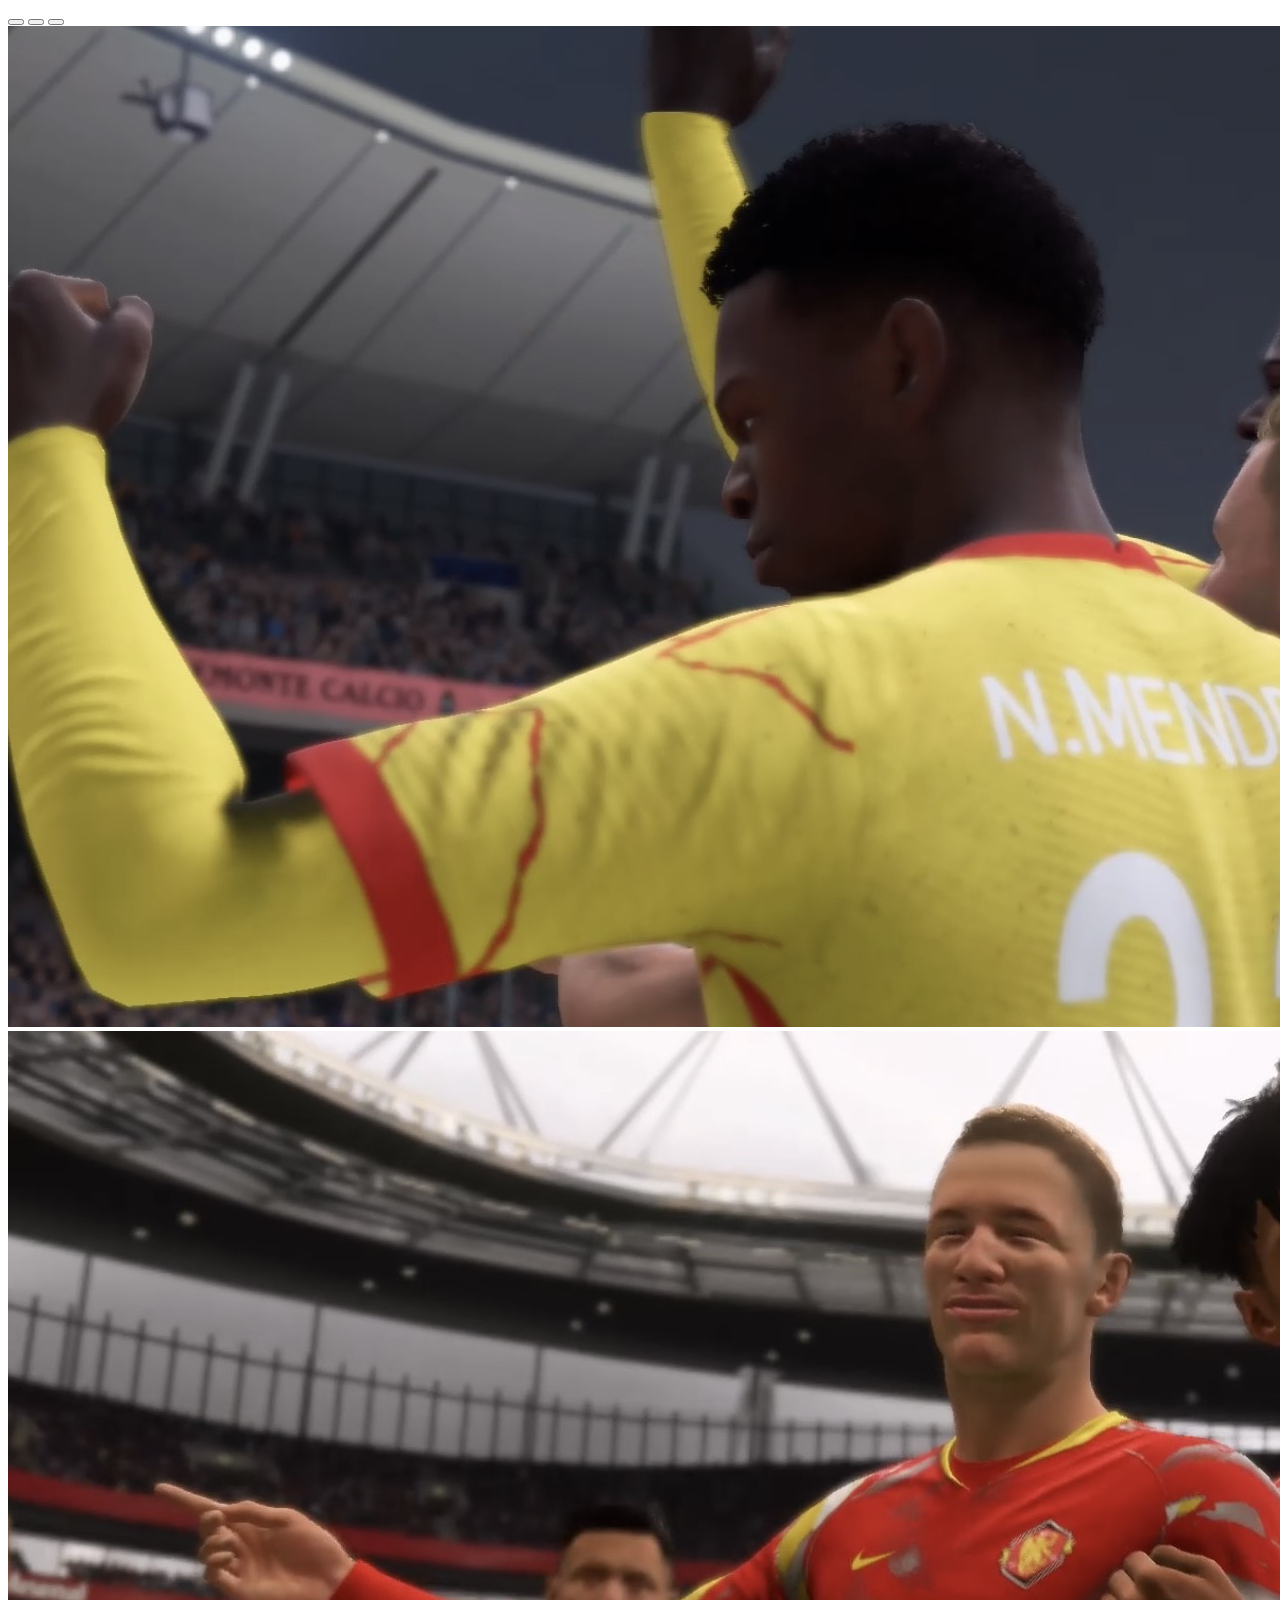
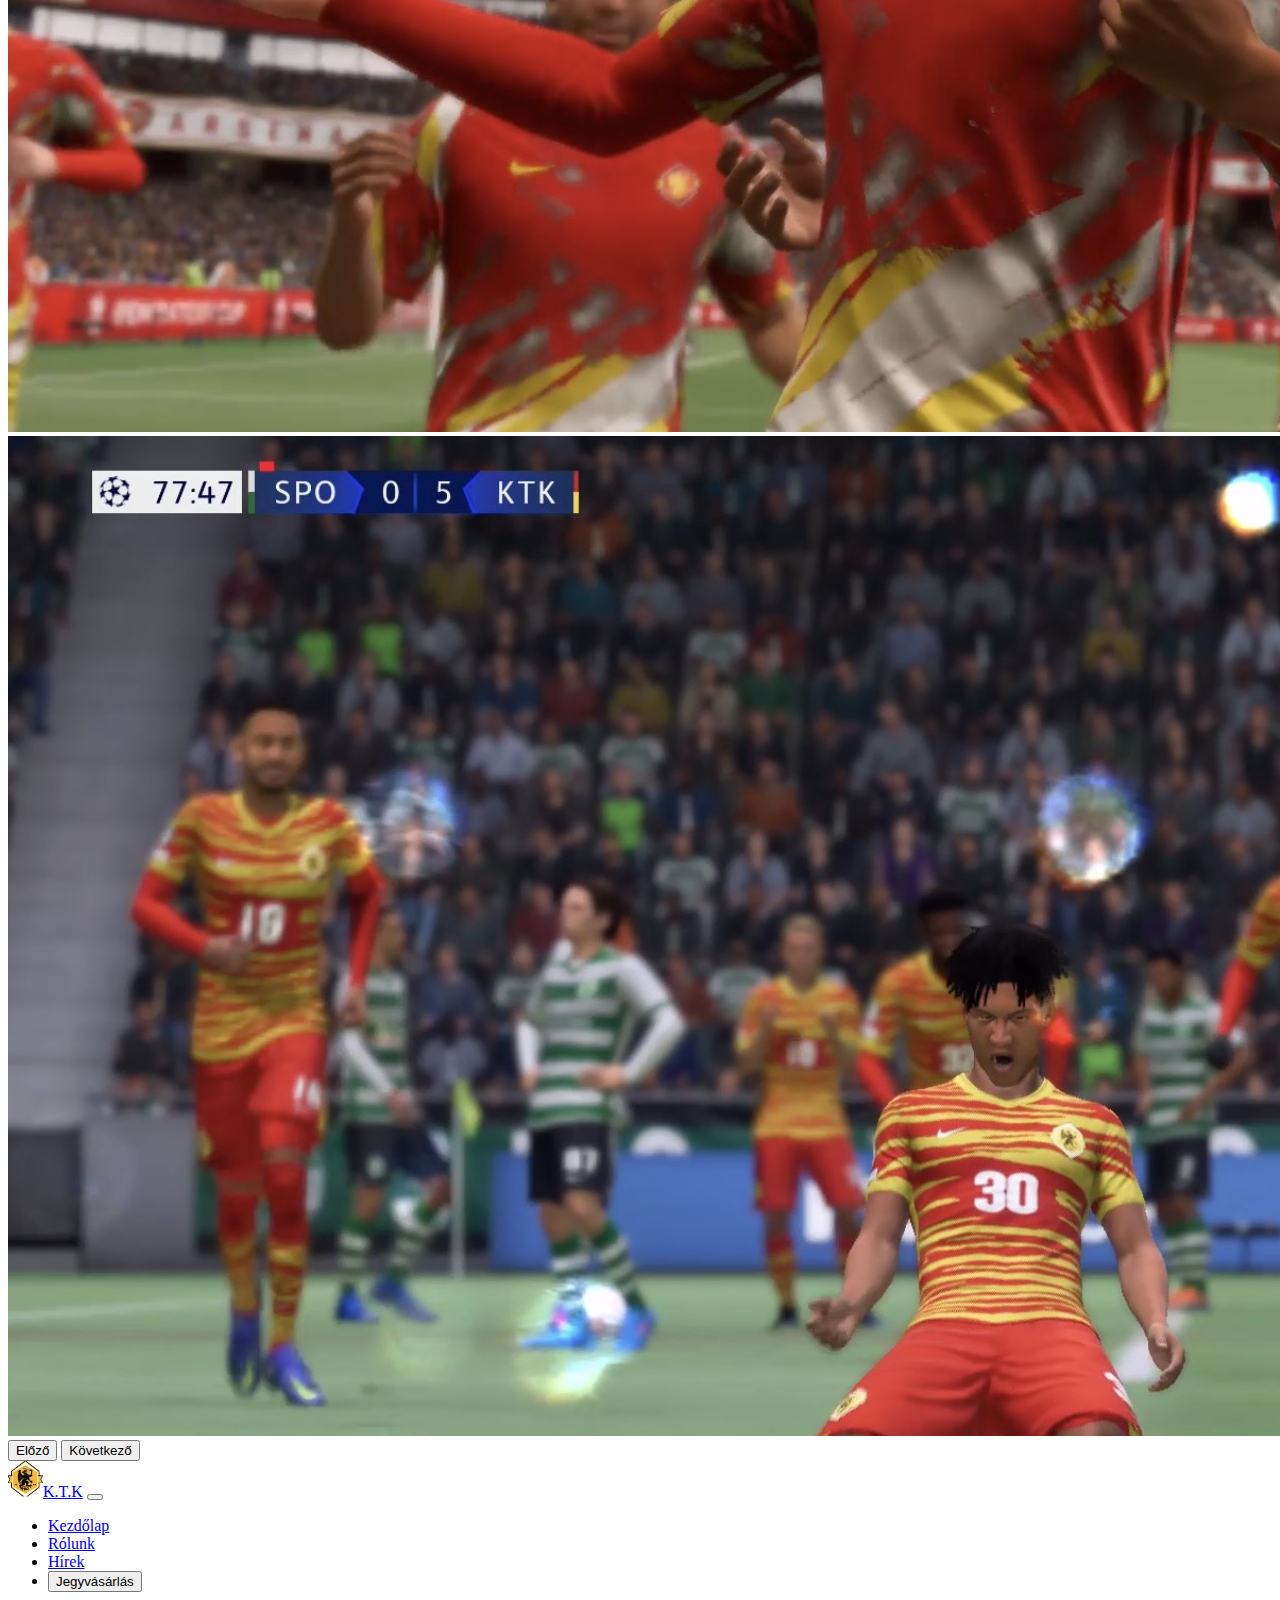
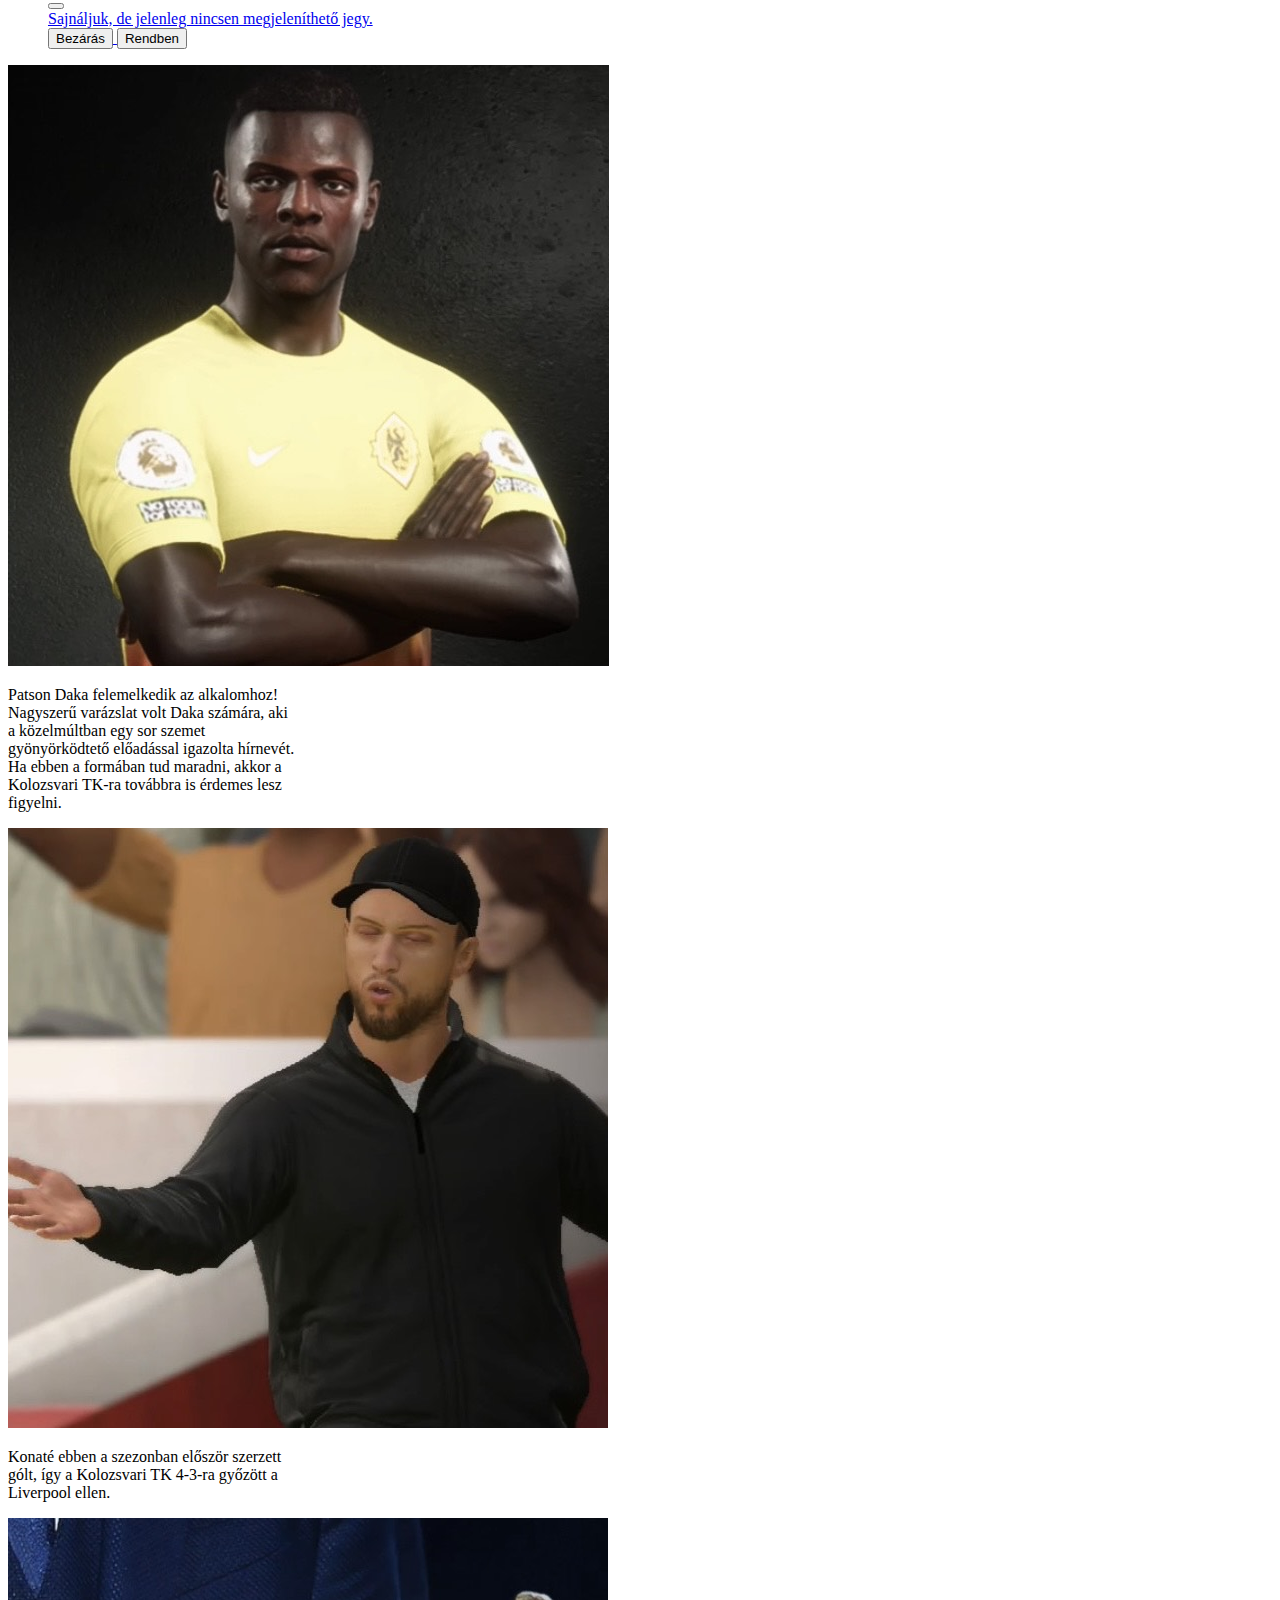
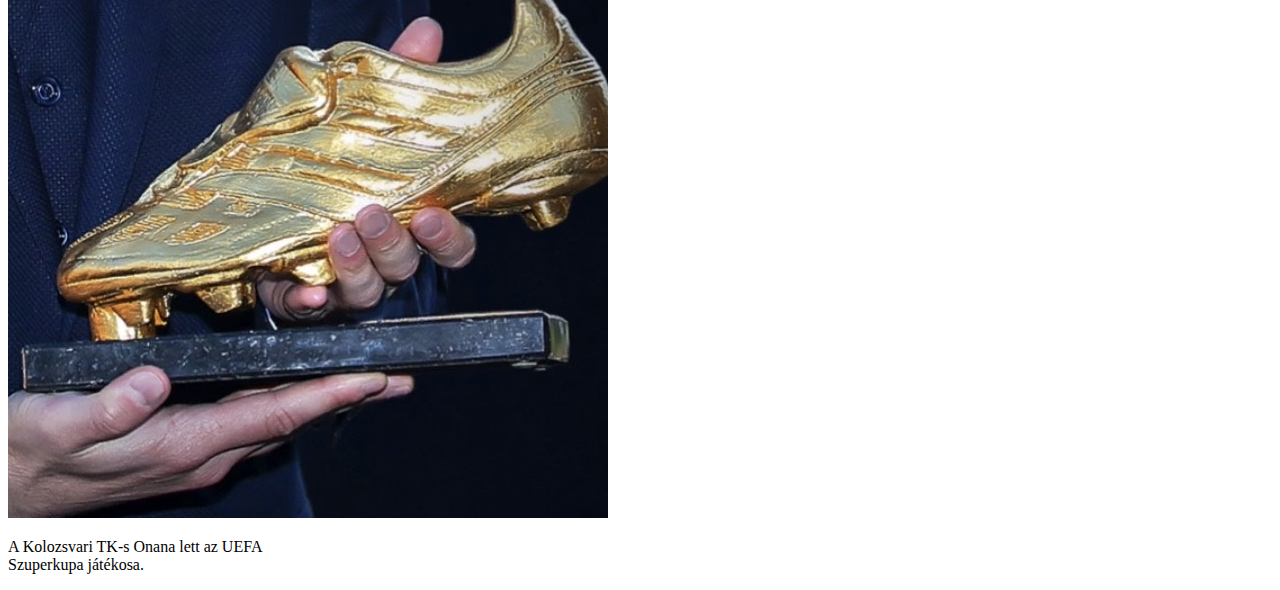
==== index.html @ b9eac287 "kesz" ====
<!doctype html>
<html lang="hu">

<head>
    <meta charset="utf-8">
    <meta name="viewport" content="width=device-width, initial-scale=1">
    <title>K.T.K- Kezdőlap</title>
    <link rel="shortcut icon" href="kepek/favicon.png" type="image/x-icon">
    <link href="https://cdn.jsdelivr.net/npm/bootstrap@5.3.0-alpha1/dist/css/bootstrap.min.css" rel="stylesheet"
        integrity="sha384-GLhlTQ8iRABdZLl6O3oVMWSktQOp6b7In1Zl3/Jr59b6EGGoI1aFkw7cmDA6j6gD" crossorigin="anonymous">
</head>
<!--Carusel-->

<body>
    <div id="carouselExampleIndicators" class="carousel slide">
        <div class="carousel-indicators">
            <button type="button" data-bs-target="#carouselExampleIndicators" data-bs-slide-to="0" class="active"
                aria-current="true" aria-label="Slide 1"></button>
            <button type="button" data-bs-target="#carouselExampleIndicators" data-bs-slide-to="1"
                aria-label="Slide 2"></button>
            <button type="button" data-bs-target="#carouselExampleIndicators" data-bs-slide-to="2"
                aria-label="Slide 3"></button>
        </div>
        <div class="carousel-inner">
            <div class="carousel-item active">
                <img src="kepek/car1.png" class="d-block w-100" alt="...">
            </div>
            <div class="carousel-item">
                <img src="kepek/car2.png" class="d-block w-100" alt="...">
            </div>
            <div class="carousel-item">
                <img src="kepek/car3.png" class="d-block w-100" alt="...">
            </div>
        </div>
        <button class="carousel-control-prev" type="button" data-bs-target="#carouselExampleIndicators"
            data-bs-slide="prev">
            <span class="carousel-control-prev-icon" aria-hidden="true"></span>
            <span class="visually-hidden">Előző</span>
        </button>
        <button class="carousel-control-next" type="button" data-bs-target="#carouselExampleIndicators"
            data-bs-slide="next">
            <span class="carousel-control-next-icon" aria-hidden="true"></span>
            <span class="visually-hidden">Következő</span>
        </button>
    </div>
    <!--navbar-->
    <nav class="navbar navbar-expand-lg bg-body-tertiary">
        <div class="container-fluid">
            <a class="navbar-brand" href="#"><img class="mx-2" src="kepek/favicon.png" width="35px" alt="KTK logó">K.T.K</a>
            <button class="navbar-toggler" type="button" data-bs-toggle="collapse" data-bs-target="#navbarNavDropdown"
                aria-controls="navbarNavDropdown" aria-expanded="false" aria-label="Toggle navigation">
                <span class="navbar-toggler-icon"></span>
            </button>
            <div class="collapse navbar-collapse" id="navbarNavDropdown">
                <ul class="navbar-nav">
                    <li class="nav-item">
                        <a class="nav-link active" aria-current="page" href="#">Kezdőlap</a>
                    </li>
                    <li class="nav-item">
                        <a class="nav-link" href="#">Rólunk</a>
                    </li>
                    <li class="nav-item">
                        <a class="nav-link" href="#hirek">Hírek</a>
                    </li>
                    <li class="nav-item">
                        <a class="nav-link" href="#"><!-- Button trigger modal -->
                            <button type="button" data-bs-toggle="modal" data-bs-target="#staticBackdrop">
                                Jegyvásárlás
                            </button>

                            <!-- Modal -->
                            <div class="modal fade" id="staticBackdrop" data-bs-backdrop="static"
                                data-bs-keyboard="false" tabindex="-1" aria-labelledby="staticBackdropLabel"
                                aria-hidden="true">
                                <div class="modal-dialog">
                                    <div class="modal-content">
                                        <div class="modal-header">
                                            <button type="button" class="btn-close" data-bs-dismiss="modal"
                                                aria-label="Close"></button>
                                        </div>
                                        <div class="modal-body">
                                            Sajnáljuk, de jelenleg nincsen megjeleníthető jegy.
                                        </div>
                                        <div class="modal-footer">
                                            <button type="button" class="btn btn-secondary"
                                                data-bs-dismiss="modal">Bezárás</button>
                                            <button type="button" class="btn btn-primary">Rendben</button>
                                        </div>
                                    </div>
                                </div>
                            </div>
                        </a>
                    </li>
                    </li>
                </ul>
            </div>
        </div>
    </nav>
    <!--Cards-->
    <div id="hirek" class="container mt-5">
        <div class="row justify-content-center text-center my-5">
            <div class="col-lg-4">
                <div class="card" style="width: 18rem;">
                    <img src="kepek/daka..png" class="card-img-top" alt="...">
                    <div class="card-body">
                        <p class="card-text">Patson Daka felemelkedik az alkalomhoz! Nagyszerű varázslat volt
                            Daka számára, aki a közelmúltban egy sor szemet gyönyörködtető előadással igazolta hírnevét.
                            Ha ebben a formában tud maradni, akkor a Kolozsvari TK-ra továbbra is érdemes lesz figyelni.
                        </p>
                    </div>
                </div>
            </div>
            <div class="col-lg-4">
                 <div class="card" style="width: 18rem;">
                    <img src="kepek/david..png" class="card-img-top" alt="...">
                    <div class="card-body">
                        <p class="card-text">Konaté ebben a szezonban először szerzett gólt, így a Kolozsvari TK 4-3-ra győzött a Liverpool ellen.
                        </p>
                    </div>
                </div>
            </div>
            <div class="col-lg-4"><div class="card" style="width: 18rem;">
  <img src="kepek/goldenboot..png" class="card-img-top" alt="...">
  <div class="card-body">
    <p class="card-text">A Kolozsvari TK-s Onana lett az UEFA Szuperkupa játékosa.
</p>
  </div>
</div></div>
        </div>
    </div>

    <script src="https://cdn.jsdelivr.net/npm/bootstrap@5.3.0-alpha1/dist/js/bootstrap.bundle.min.js"
        integrity="sha384-w76AqPfDkMBDXo30jS1Sgez6pr3x5MlQ1ZAGC+nuZB+EYdgRZgiwxhTBTkF7CXvN"
        crossorigin="anonymous"></script>
</body>

</html>
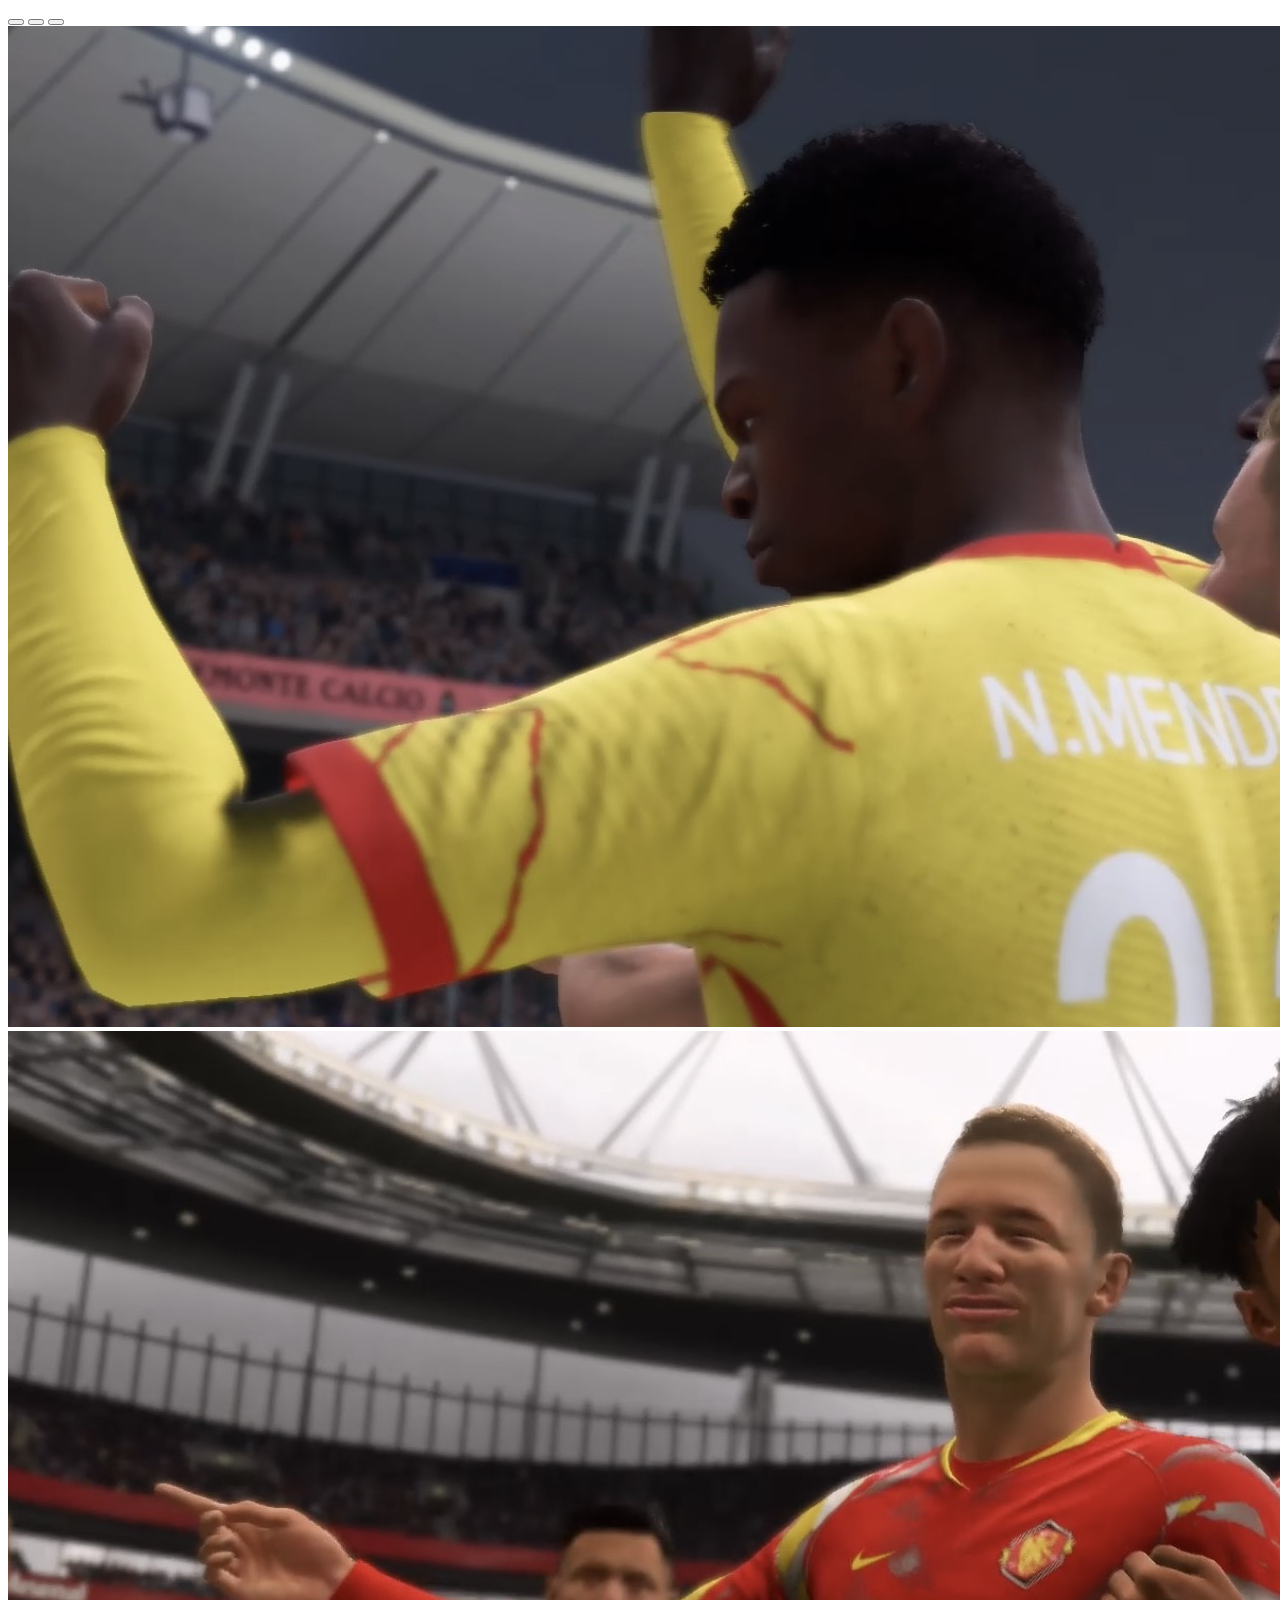
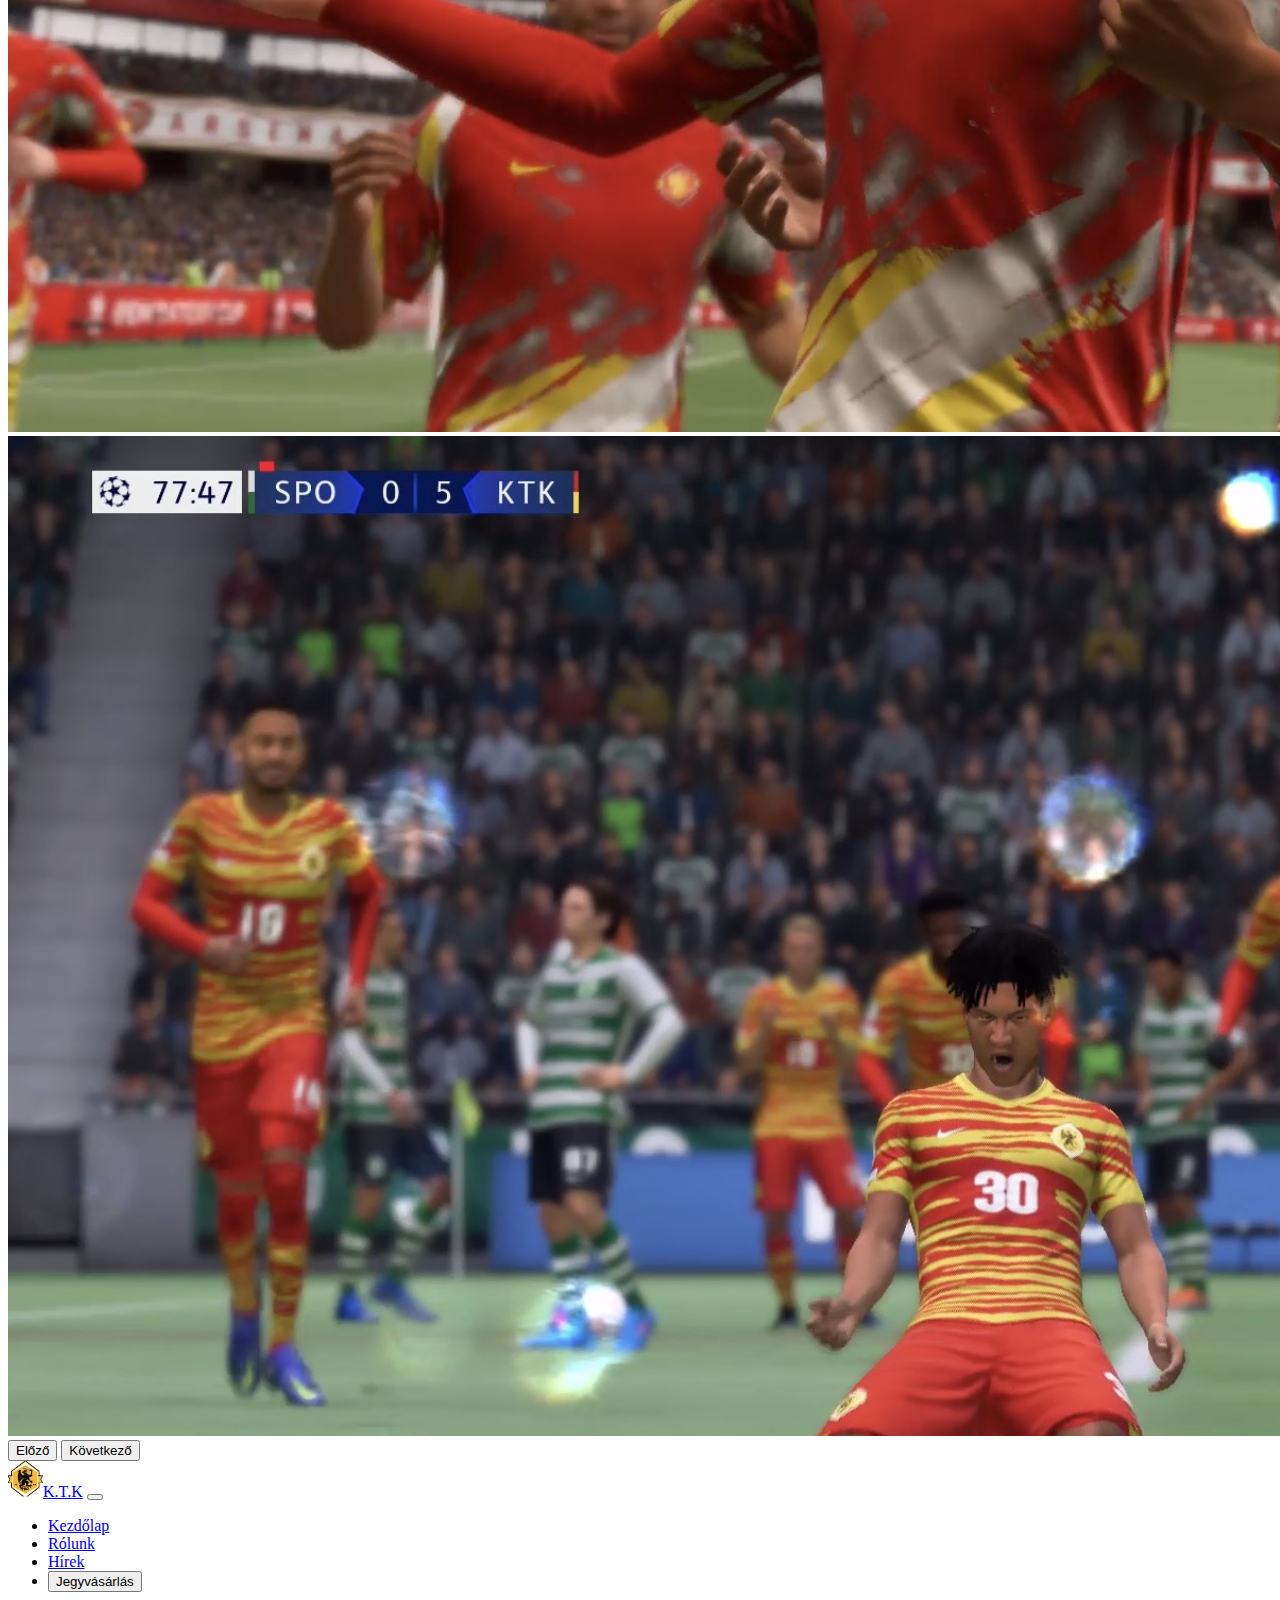
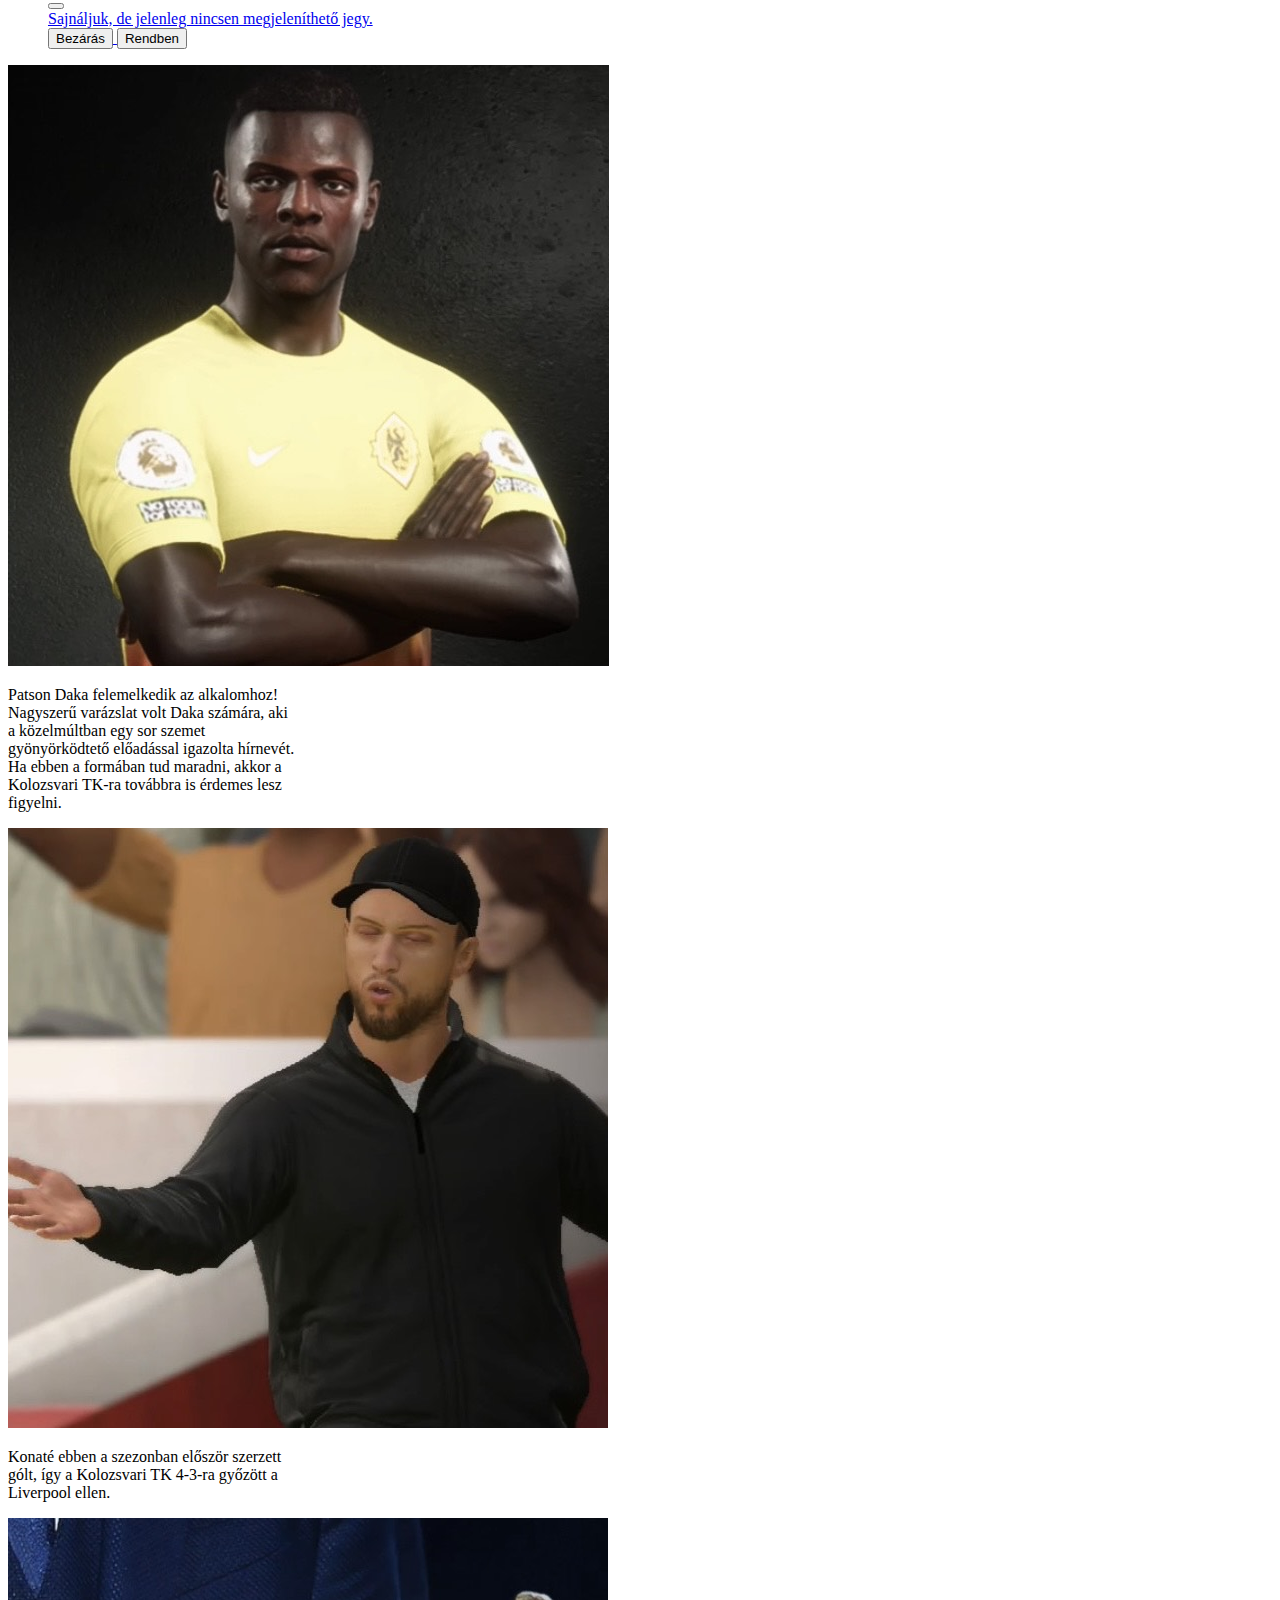
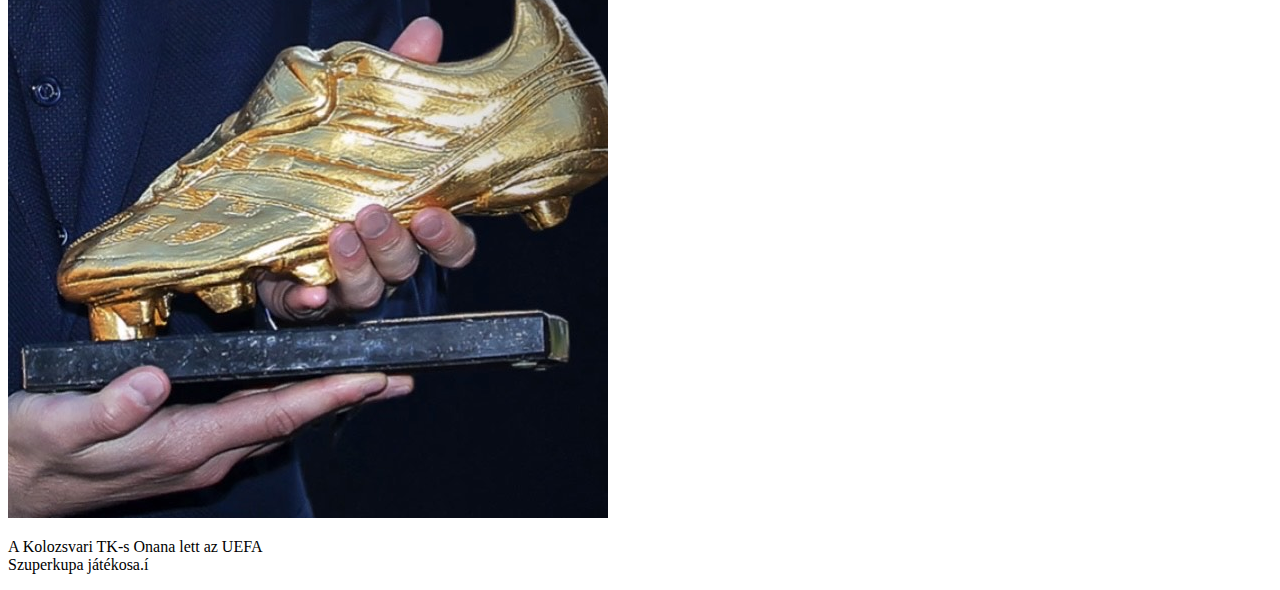
==== commit 9ba87dd1: "s" ====
--- a/index.html
+++ b/index.html
@@ -122,7 +122,7 @@
             <div class="col-lg-4"><div class="card" style="width: 18rem;">
   <img src="kepek/goldenboot..png" class="card-img-top" alt="...">
   <div class="card-body">
-    <p class="card-text">A Kolozsvari TK-s Onana lett az UEFA Szuperkupa játékosa.
+    <p class="card-text">A Kolozsvari TK-s Onana lett az UEFA Szuperkupa játékosa.í
 </p>
   </div>
 </div></div>
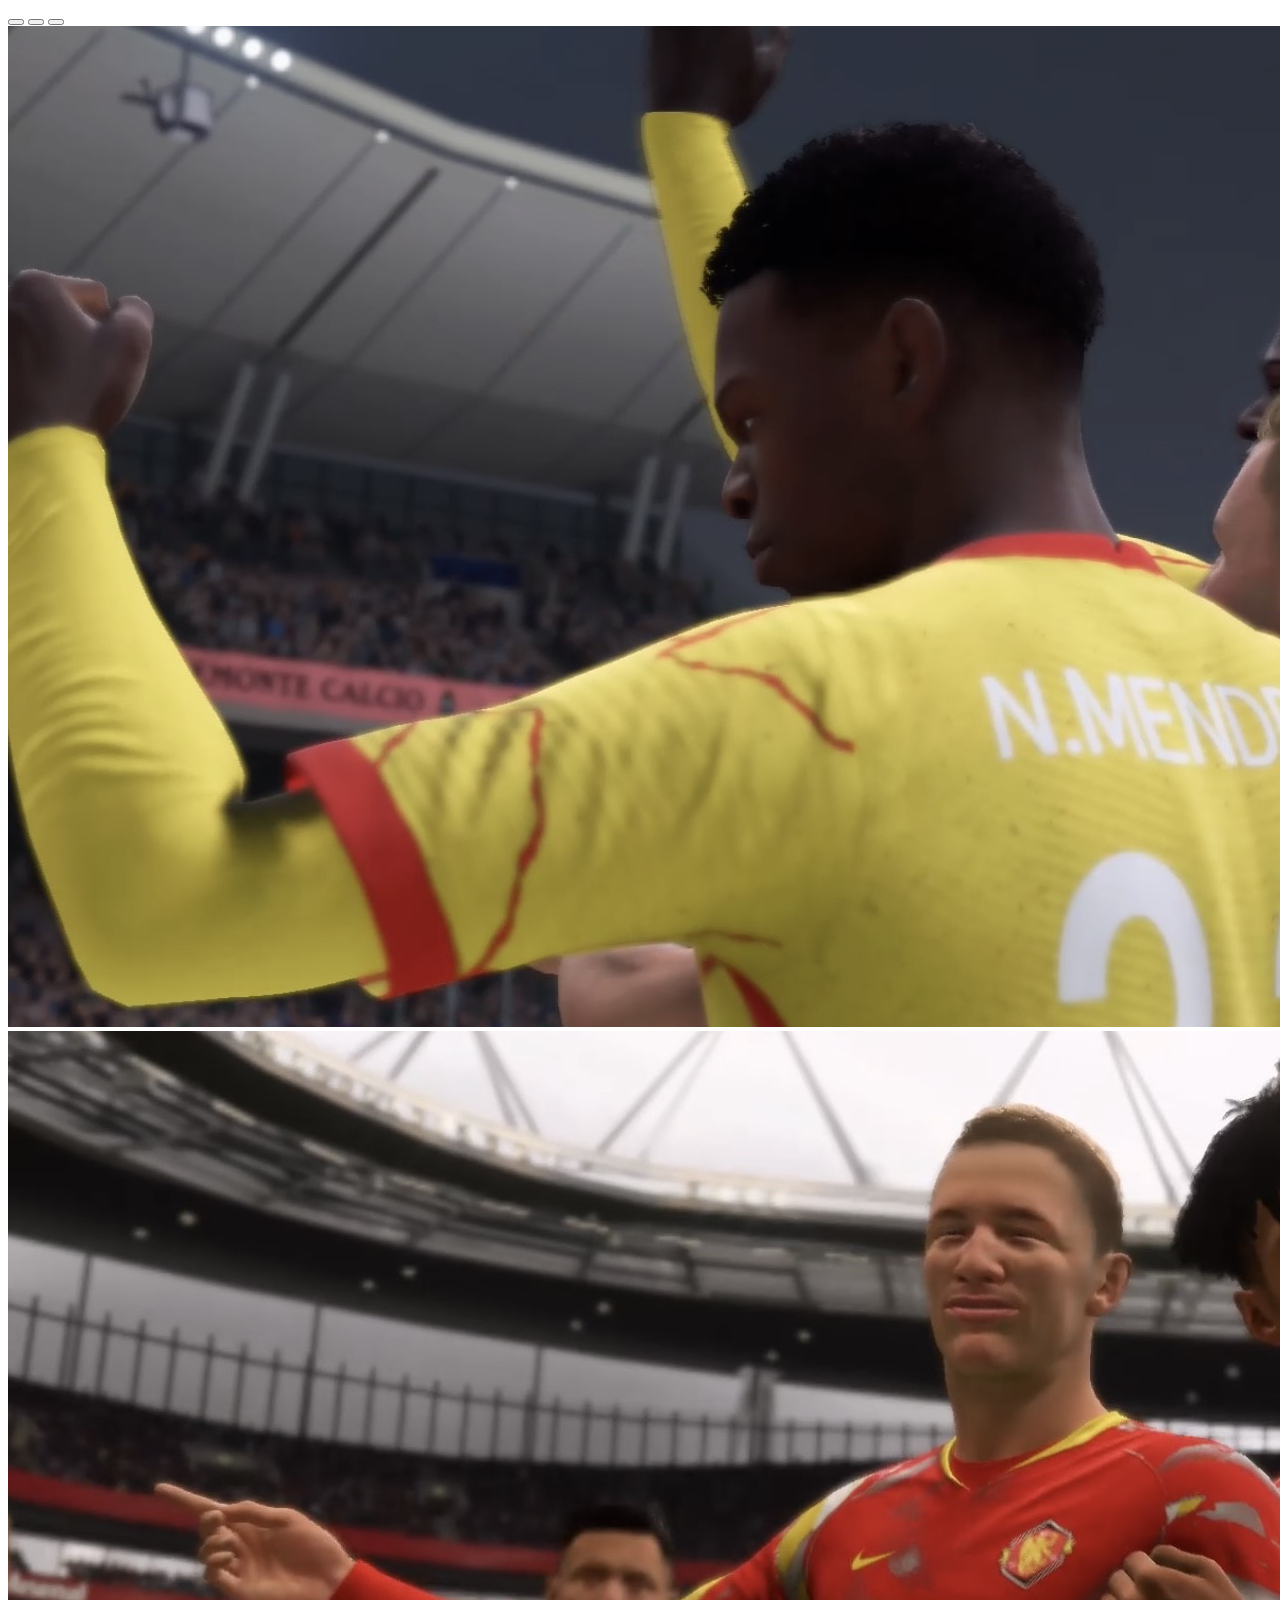
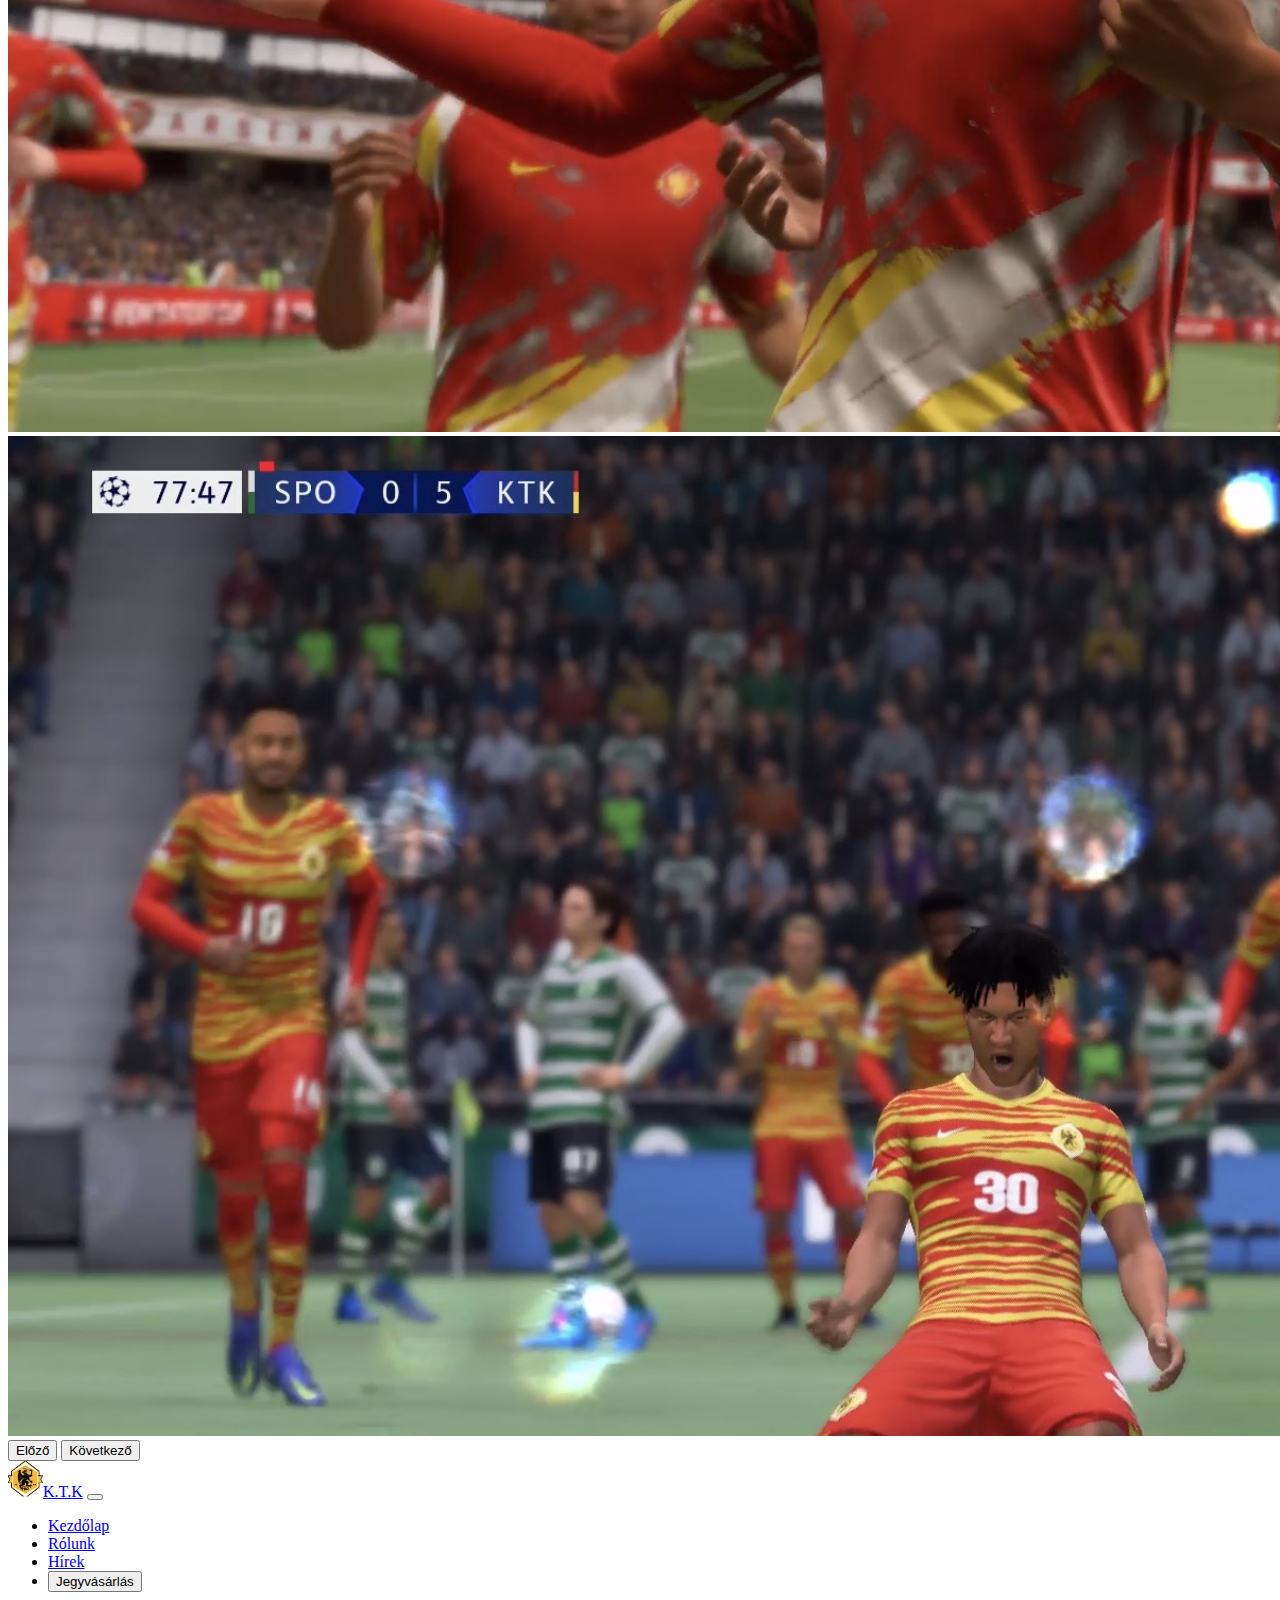
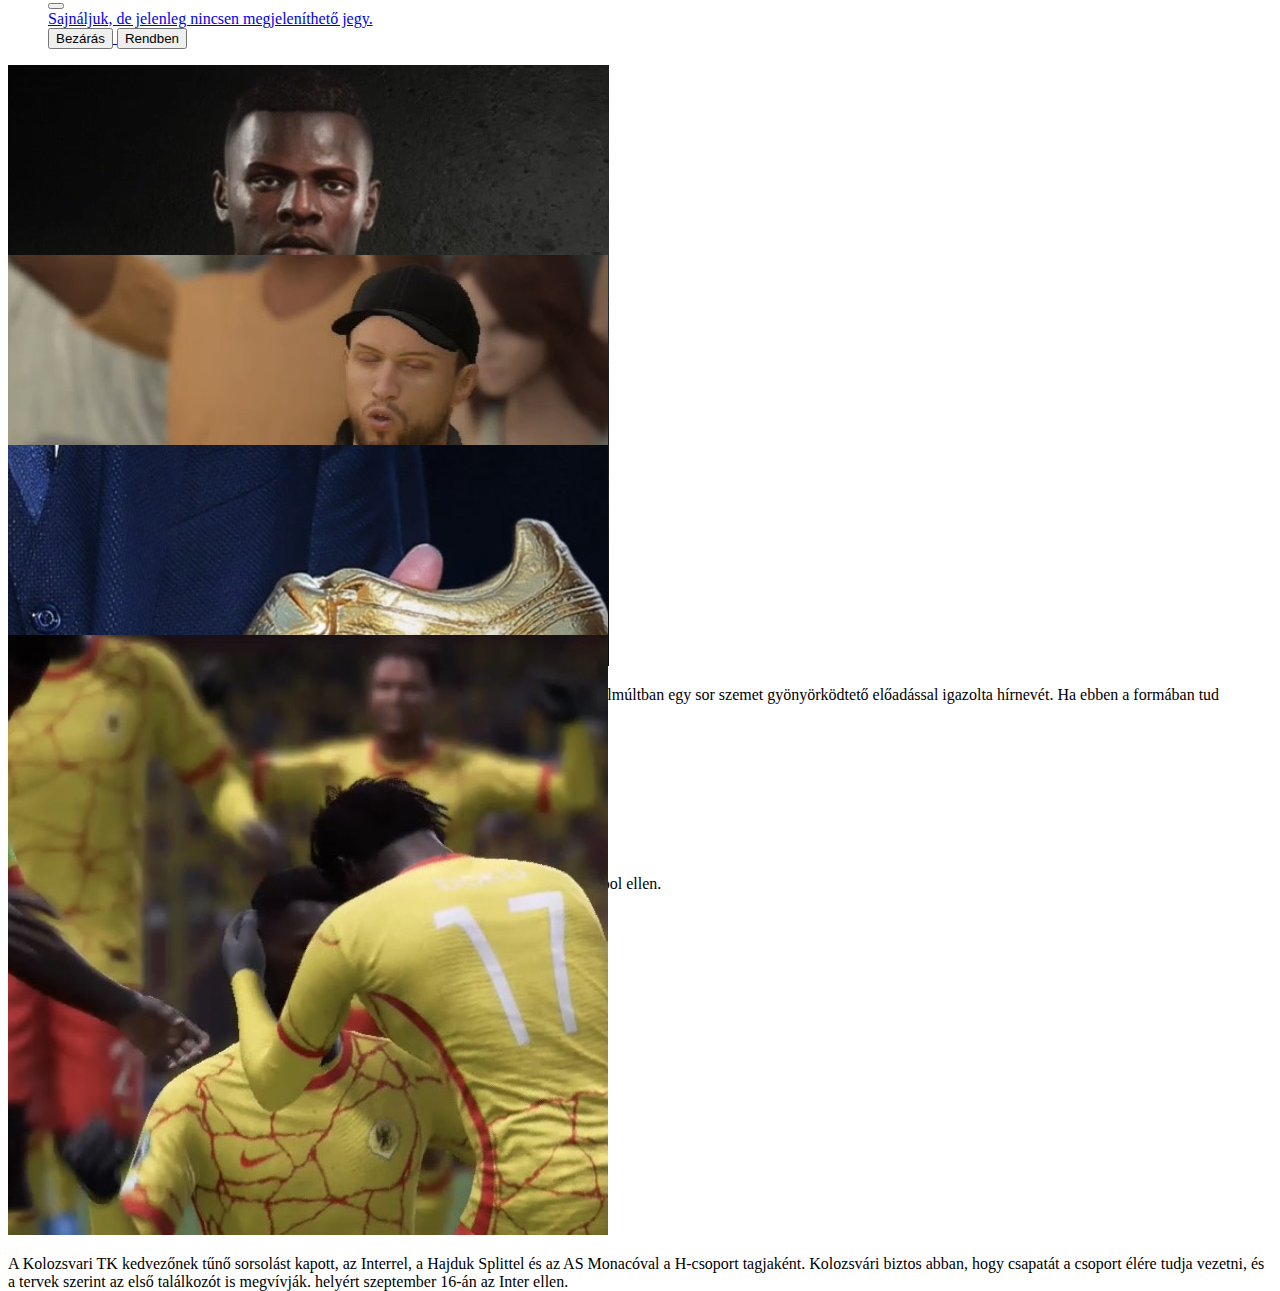
==== commit b812f2b4: "resp" ====
--- a/index.html
+++ b/index.html
@@ -46,7 +46,8 @@
     <!--navbar-->
     <nav class="navbar navbar-expand-lg bg-body-tertiary">
         <div class="container-fluid">
-            <a class="navbar-brand" href="#"><img class="mx-2" src="kepek/favicon.png" width="35px" alt="KTK logó">K.T.K</a>
+            <a class="navbar-brand" href="#"><img class="mx-2" src="kepek/favicon.png" width="35px"
+                    alt="KTK logó">K.T.K</a>
             <button class="navbar-toggler" type="button" data-bs-toggle="collapse" data-bs-target="#navbarNavDropdown"
                 aria-controls="navbarNavDropdown" aria-expanded="false" aria-label="Toggle navigation">
                 <span class="navbar-toggler-icon"></span>
@@ -98,9 +99,9 @@
     </nav>
     <!--Cards-->
     <div id="hirek" class="container mt-5">
-        <div class="row justify-content-center text-center my-5">
-            <div class="col-lg-4">
-                <div class="card" style="width: 18rem;">
+        <div class="row justify-content-center text-center">
+            <div class="col-lg-3 col-md-4 col-sm-6 mt-5">
+                <div class="card" style="height: 190px;">
                     <img src="kepek/daka..png" class="card-img-top" alt="...">
                     <div class="card-body">
                         <p class="card-text">Patson Daka felemelkedik az alkalomhoz! Nagyszerű varázslat volt
@@ -110,22 +111,34 @@
                     </div>
                 </div>
             </div>
-            <div class="col-lg-4">
-                 <div class="card" style="width: 18rem;">
+            <div class="col-lg-3 col-md-4 col-sm-6 mt-5">
+                <div class="card" style="height: 190px;">
                     <img src="kepek/david..png" class="card-img-top" alt="...">
                     <div class="card-body">
-                        <p class="card-text">Konaté ebben a szezonban először szerzett gólt, így a Kolozsvari TK 4-3-ra győzött a Liverpool ellen.
+                        <p class="card-text">Konaté ebben a szezonban először szerzett gólt, így a Kolozsvari TK 4-3-ra
+                            győzött a Liverpool ellen.
                         </p>
                     </div>
                 </div>
             </div>
-            <div class="col-lg-4"><div class="card" style="width: 18rem;">
-  <img src="kepek/goldenboot..png" class="card-img-top" alt="...">
-  <div class="card-body">
-    <p class="card-text">A Kolozsvari TK-s Onana lett az UEFA Szuperkupa játékosa.í
-</p>
-  </div>
-</div></div>
+            <div class="col-lg-3 col-md-4 col-sm-6 mt-5">
+                <div class="card" style="height: 190px;">
+                    <img src="kepek/goldenboot..png" class="card-img-top" alt="...">
+                    <div class="card-body">
+                        <p class="card-text">A Kolozsvari TK-s Onana lett az UEFA Szuperkupa játékosa.
+                        </p>
+                    </div>
+                </div>
+            </div>
+            <div class="col-lg-3 col-md-4 col-sm-6 mt-5">
+                <div class="card" style="height: 190px;">
+                    <img src="kepek/fej4..png" class="card-img-top" alt="...">
+                    <div class="card-body">
+                      <p class="card-text"> A Kolozsvari TK kedvezőnek tűnő sorsolást kapott, az Interrel, a Hajduk Splittel és az AS Monacóval a H-csoport tagjaként. Kolozsvári biztos abban, hogy csapatát a csoport élére tudja vezetni, és a tervek szerint az első találkozót is megvívják.  helyért szeptember 16-án az Inter ellen.
+                    </p>
+                    </div>
+                  </div>
+            </div>
         </div>
     </div>
 
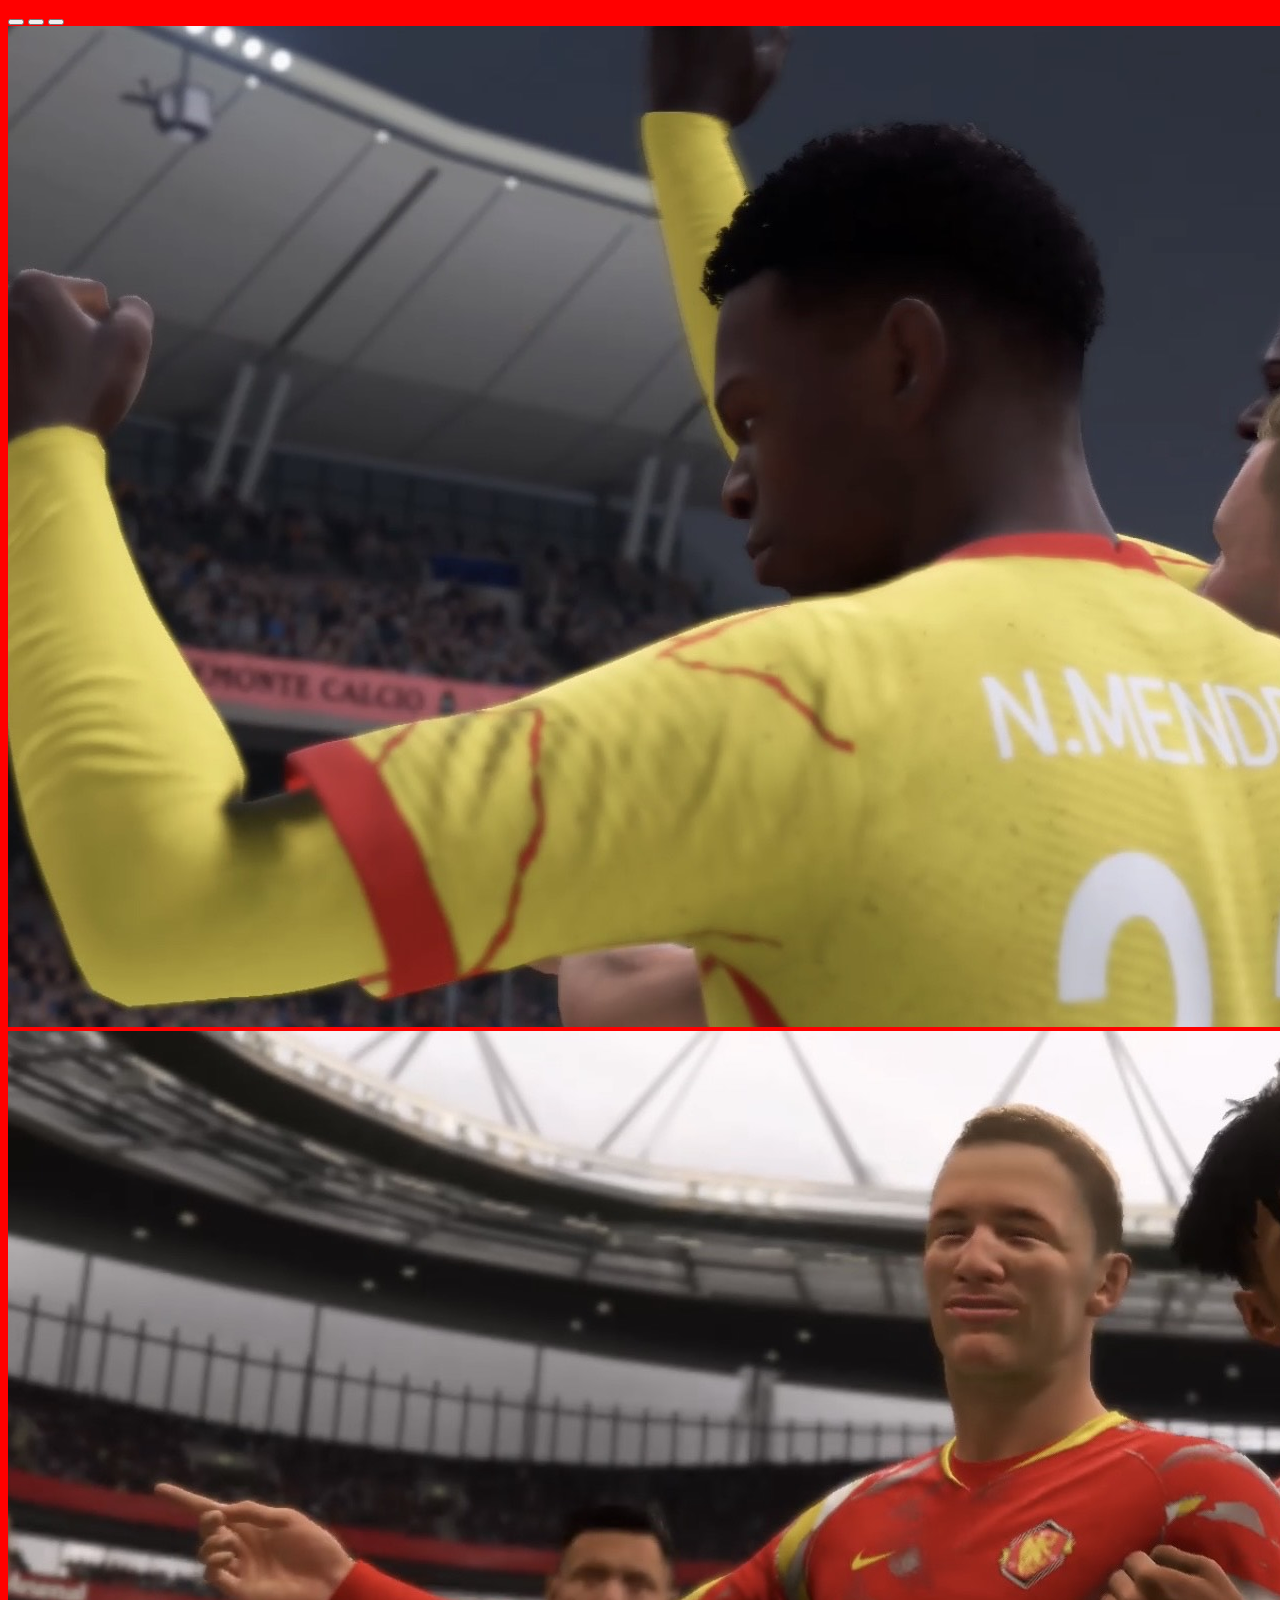
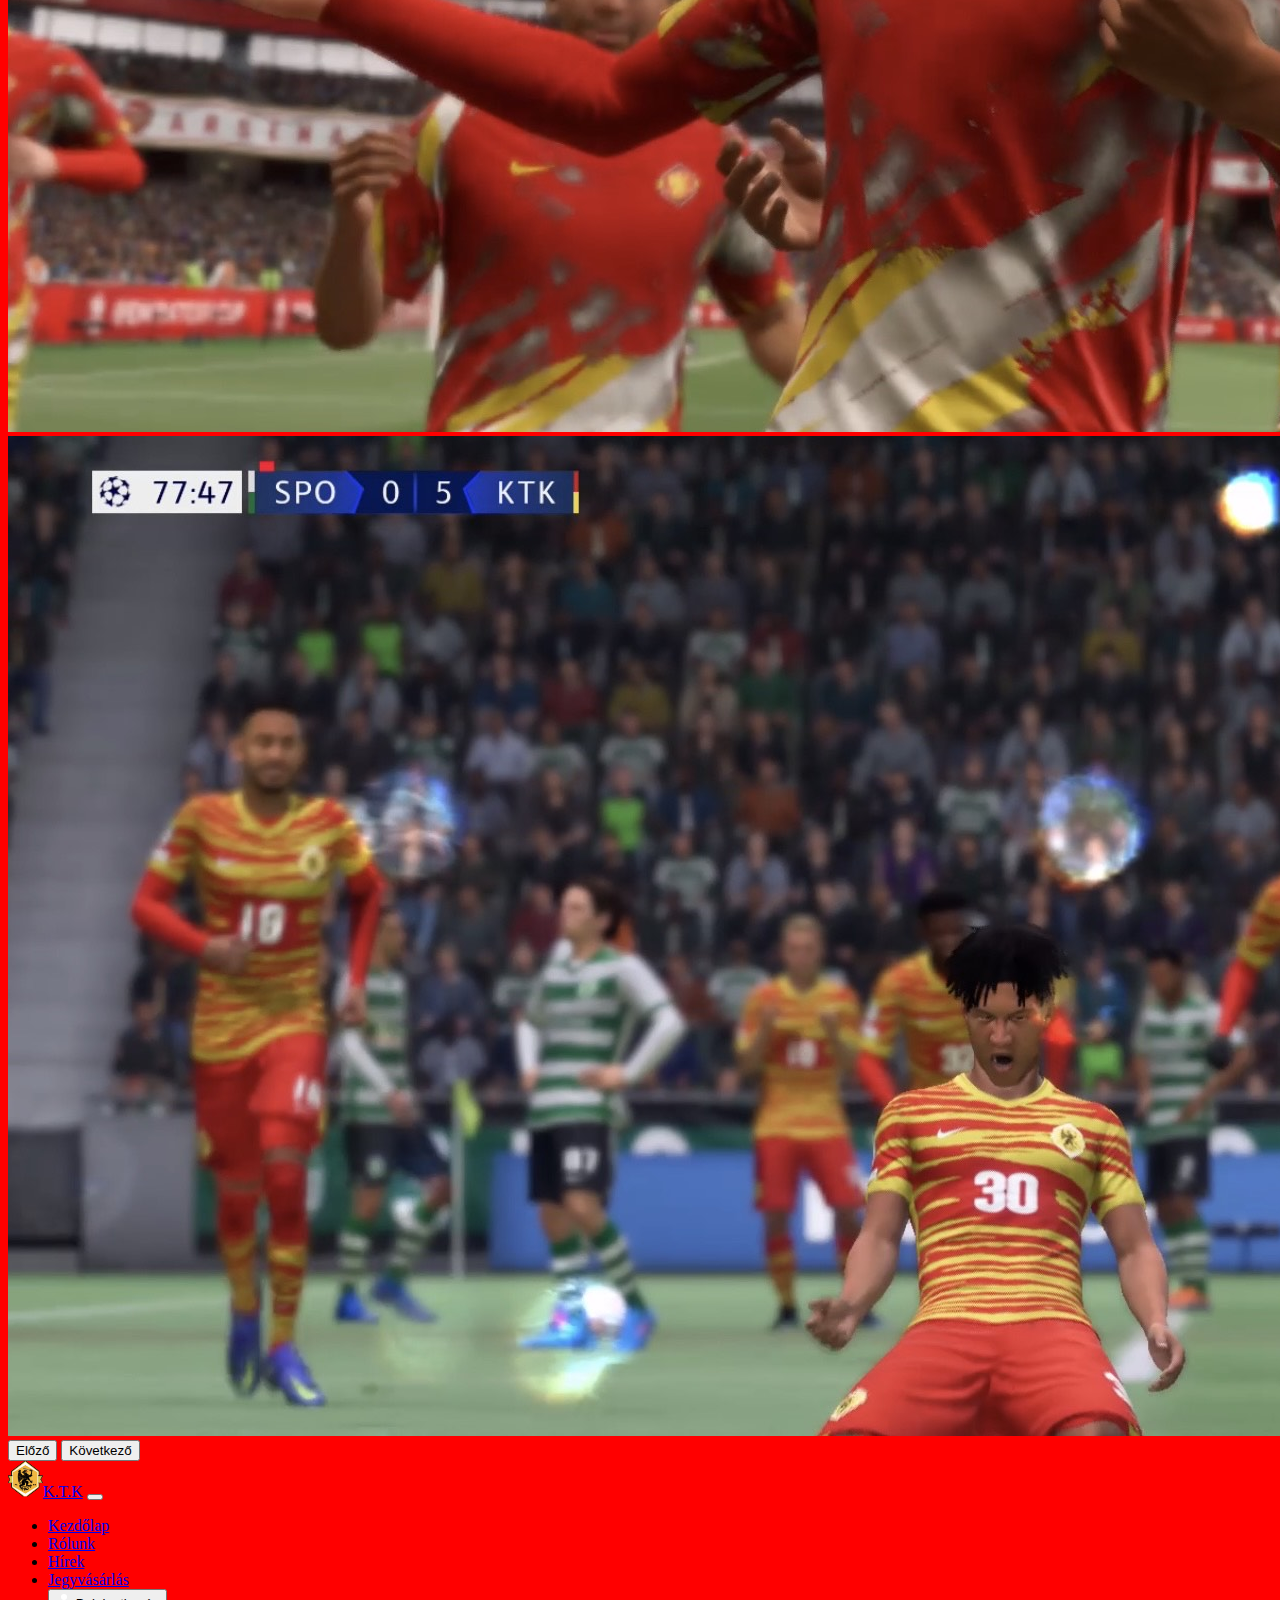
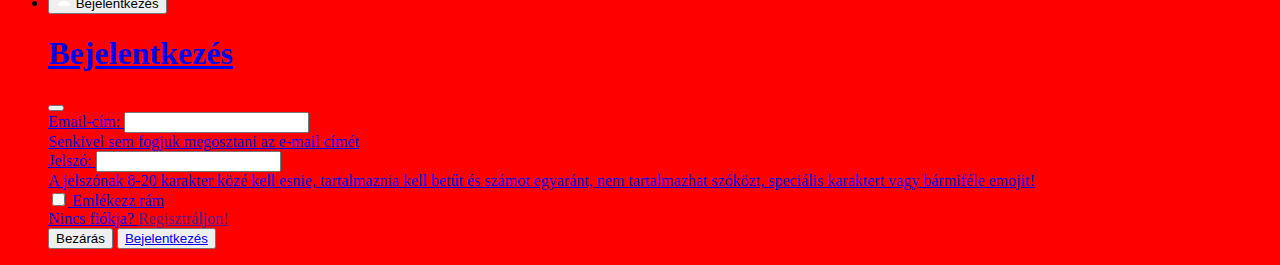
==== commit f062f5d1: "bejelentkezes kesz" ====
--- a/index.html
+++ b/index.html
@@ -8,10 +8,11 @@
     <link rel="shortcut icon" href="kepek/favicon.png" type="image/x-icon">
     <link href="https://cdn.jsdelivr.net/npm/bootstrap@5.3.0-alpha1/dist/css/bootstrap.min.css" rel="stylesheet"
         integrity="sha384-GLhlTQ8iRABdZLl6O3oVMWSktQOp6b7In1Zl3/Jr59b6EGGoI1aFkw7cmDA6j6gD" crossorigin="anonymous">
+    <link rel="stylesheet" href="styles.css">
 </head>
 <!--Carusel-->
 
-<body>
+<body style="background-color: red;">
     <div id="carouselExampleIndicators" class="carousel slide">
         <div class="carousel-indicators">
             <button type="button" data-bs-target="#carouselExampleIndicators" data-bs-slide-to="0" class="active"
@@ -64,9 +65,17 @@
                         <a class="nav-link" href="#hirek">Hírek</a>
                     </li>
                     <li class="nav-item">
+                        <a class="nav-link" href="#">Jegyvásárlás
+                        </a>
+                    </li>
+                    <li class="nav-item">
                         <a class="nav-link" href="#"><!-- Button trigger modal -->
-                            <button type="button" data-bs-toggle="modal" data-bs-target="#staticBackdrop">
-                                Jegyvásárlás
+                            <button type="button" class="btn btn-primary" data-bs-toggle="modal"
+                                data-bs-target="#staticBackdrop">
+                                <svg xmlns="http://www.w3.org/2000/svg" width="16" height="16" fill="white" class="bi bi-person-fill" viewBox="0 0 16 16">
+                                    <path d="M3 14s-1 0-1-1 1-4 6-4 6 3 6 4-1 1-1 1H3Zm5-6a3 3 0 1 0 0-6 3 3 0 0 0 0 6Z"/>
+                                  </svg>
+                                Bejelentkezés
                             </button>
 
                             <!-- Modal -->
@@ -76,69 +85,49 @@
                                 <div class="modal-dialog">
                                     <div class="modal-content">
                                         <div class="modal-header">
+                                            <h1 class="modal-title fs-5" id="staticBackdropLabel">Bejelentkezés</h1>
                                             <button type="button" class="btn-close" data-bs-dismiss="modal"
                                                 aria-label="Close"></button>
                                         </div>
                                         <div class="modal-body">
-                                            Sajnáljuk, de jelenleg nincsen megjeleníthető jegy.
+                                            <form>
+                                                <div class="mb-3">
+                                                    <label for="exampleInputEmail1" class="form-label">Email-cím:</label>
+                                                    <input type="email" class="form-control" id="exampleInputEmail1"
+                                                        aria-describedby="emailHelp">
+                                                    <div id="emailHelp" class="form-text">Senkivel sem fogjuk megosztani az e-mail címét</div>
+                                                </div>
+                                                <label for="inputPassword5" class="form-label">Jelszó:</label>
+                                                <input type="password" id="inputPassword5" class="form-control" aria-describedby="passwordHelpBlock">
+                                                <div id="passwordHelpBlock" class="form-text">
+                                                  A jelszónak 8-20 karakter közé kell esnie, tartalmaznia kell betűt és számot egyaránt, nem tartalmazhat szóközt, speciális karaktert vagy bármiféle emojit!
+                                                </div>
+                                                <div class="mb-3 form-check">
+                                                    <input type="checkbox" class="form-check-input" id="exampleCheck1">
+                                                    <label class="form-check-label" for="exampleCheck1">Emlékezz rám</label>
+                                                </div>
+                                                <div class="form-text">Nincs fiókja? <a href="">Regisztráljon!</a></div>
+                                            </form>
                                         </div>
                                         <div class="modal-footer">
                                             <button type="button" class="btn btn-secondary"
                                                 data-bs-dismiss="modal">Bezárás</button>
-                                            <button type="button" class="btn btn-primary">Rendben</button>
+                                            <button type="button" class="btn btn-primary"><a class="text-decoration-none text-white" href="sikeresbejelentkezes.html" target="_blank">Bejelentkezés</a></button>
                                         </div>
                                     </div>
                                 </div>
                             </div>
                         </a>
                     </li>
-                    </li>
                 </ul>
             </div>
         </div>
     </nav>
-    <!--Cards-->
-    <div id="hirek" class="container mt-5">
-        <div class="row justify-content-center text-center">
-            <div class="col-lg-3 col-md-4 col-sm-6 mt-5">
-                <div class="card" style="height: 190px;">
-                    <img src="kepek/daka..png" class="card-img-top" alt="...">
-                    <div class="card-body">
-                        <p class="card-text">Patson Daka felemelkedik az alkalomhoz! Nagyszerű varázslat volt
-                            Daka számára, aki a közelmúltban egy sor szemet gyönyörködtető előadással igazolta hírnevét.
-                            Ha ebben a formában tud maradni, akkor a Kolozsvari TK-ra továbbra is érdemes lesz figyelni.
-                        </p>
-                    </div>
-                </div>
-            </div>
-            <div class="col-lg-3 col-md-4 col-sm-6 mt-5">
-                <div class="card" style="height: 190px;">
-                    <img src="kepek/david..png" class="card-img-top" alt="...">
-                    <div class="card-body">
-                        <p class="card-text">Konaté ebben a szezonban először szerzett gólt, így a Kolozsvari TK 4-3-ra
-                            győzött a Liverpool ellen.
-                        </p>
-                    </div>
-                </div>
-            </div>
-            <div class="col-lg-3 col-md-4 col-sm-6 mt-5">
-                <div class="card" style="height: 190px;">
-                    <img src="kepek/goldenboot..png" class="card-img-top" alt="...">
-                    <div class="card-body">
-                        <p class="card-text">A Kolozsvari TK-s Onana lett az UEFA Szuperkupa játékosa.
-                        </p>
-                    </div>
-                </div>
-            </div>
-            <div class="col-lg-3 col-md-4 col-sm-6 mt-5">
-                <div class="card" style="height: 190px;">
-                    <img src="kepek/fej4..png" class="card-img-top" alt="...">
-                    <div class="card-body">
-                      <p class="card-text"> A Kolozsvari TK kedvezőnek tűnő sorsolást kapott, az Interrel, a Hajduk Splittel és az AS Monacóval a H-csoport tagjaként. Kolozsvári biztos abban, hogy csapatát a csoport élére tudja vezetni, és a tervek szerint az első találkozót is megvívják.  helyért szeptember 16-án az Inter ellen.
-                    </p>
-                    </div>
-                  </div>
-            </div>
+    <!--rolunk-->
+    <div class="container">
+        <div class="row">
+            <div class="col-md-8"></div>
+            <div class="col-md-2"></div>
         </div>
     </div>
 
--- a/styles.css
+++ b/styles.css
@@ -0,0 +1,6 @@
+.nav-link:hover {
+    border-bottom: 2px solid black;
+}
+.nav-link {
+    transition: all 0.2;
+}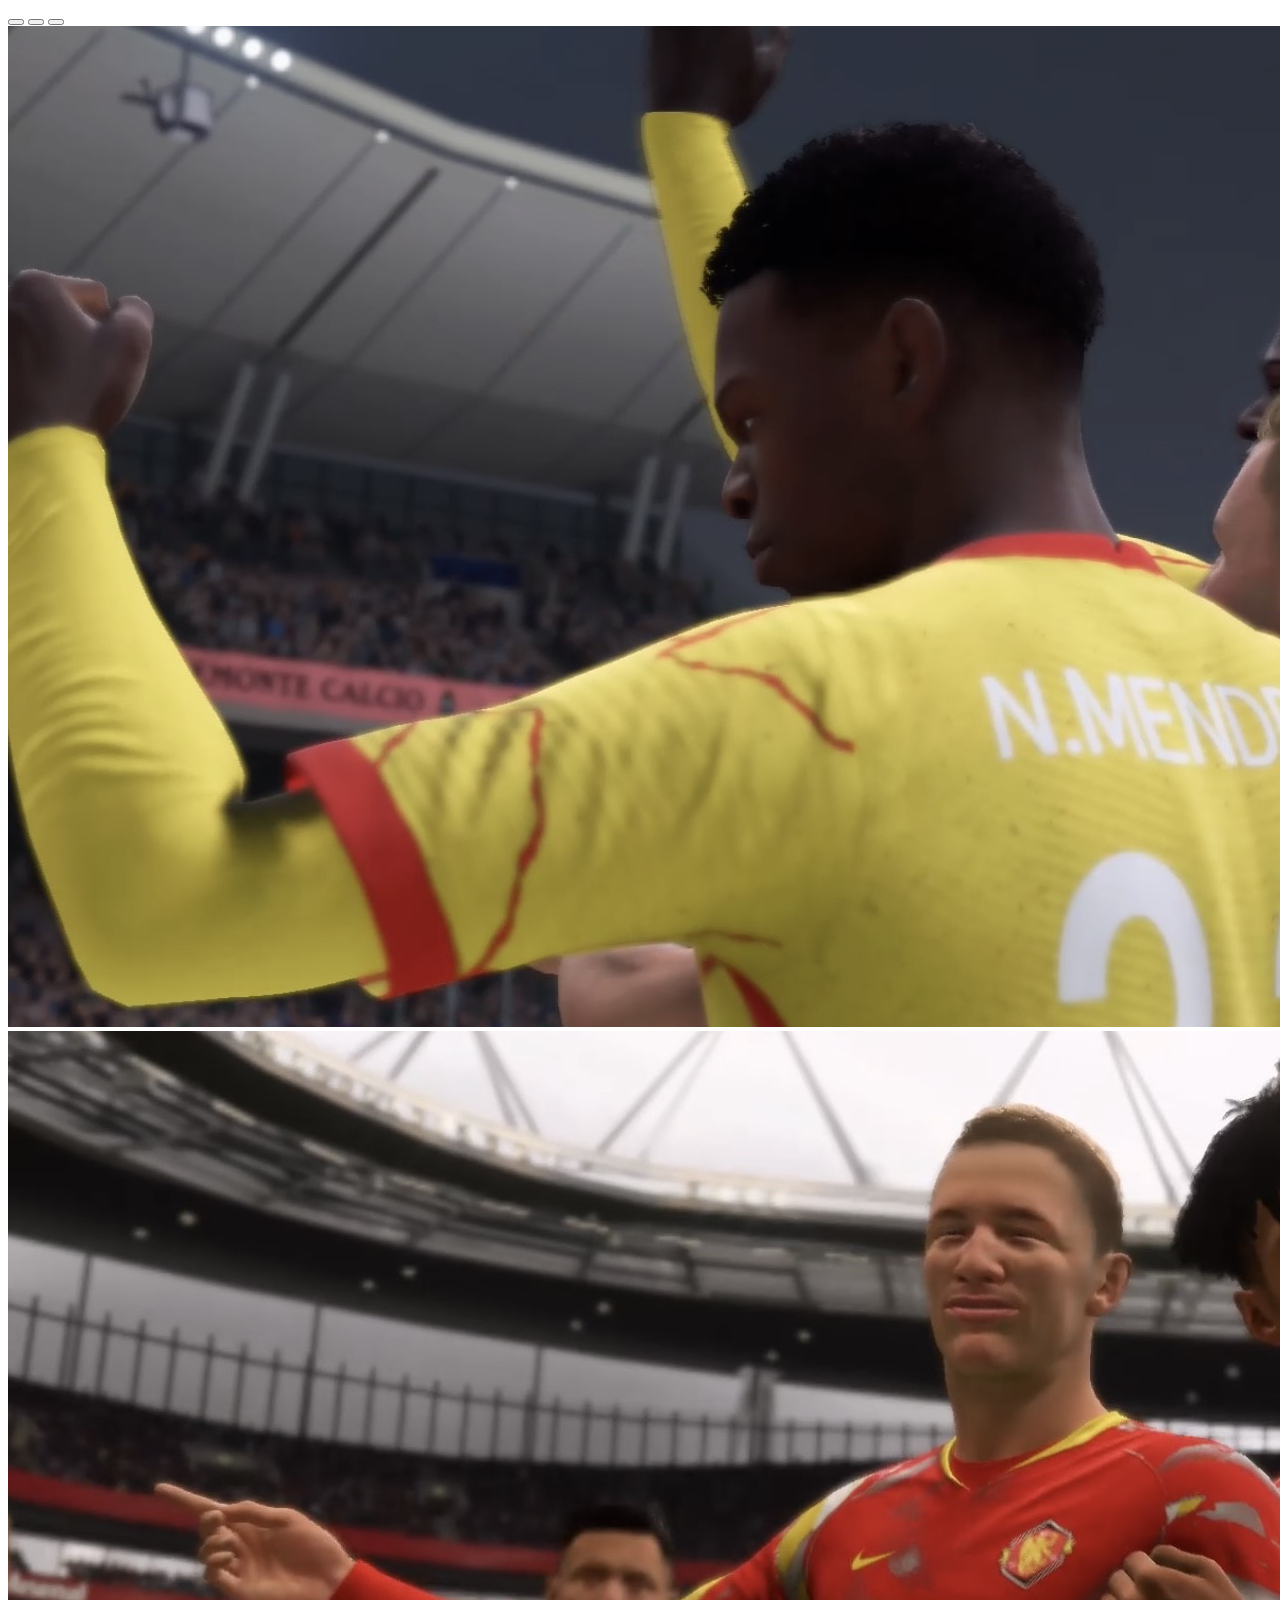
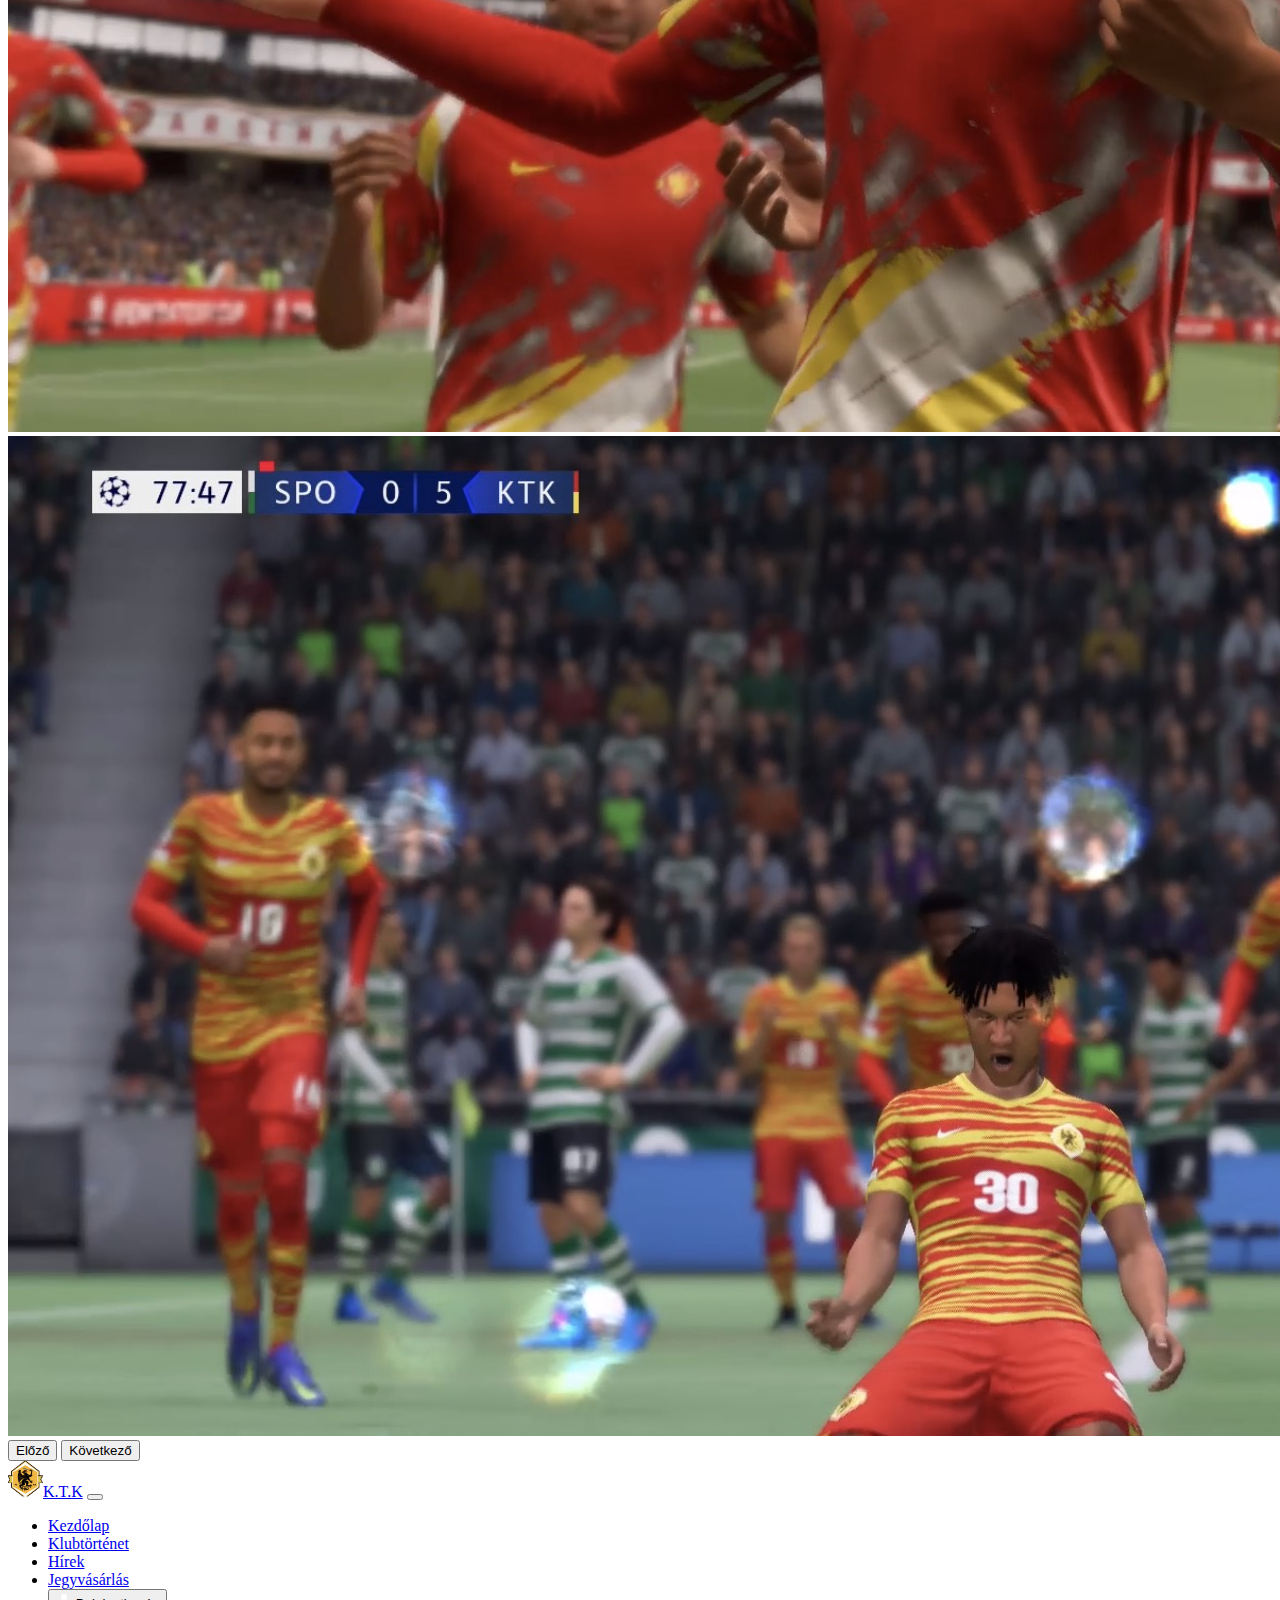
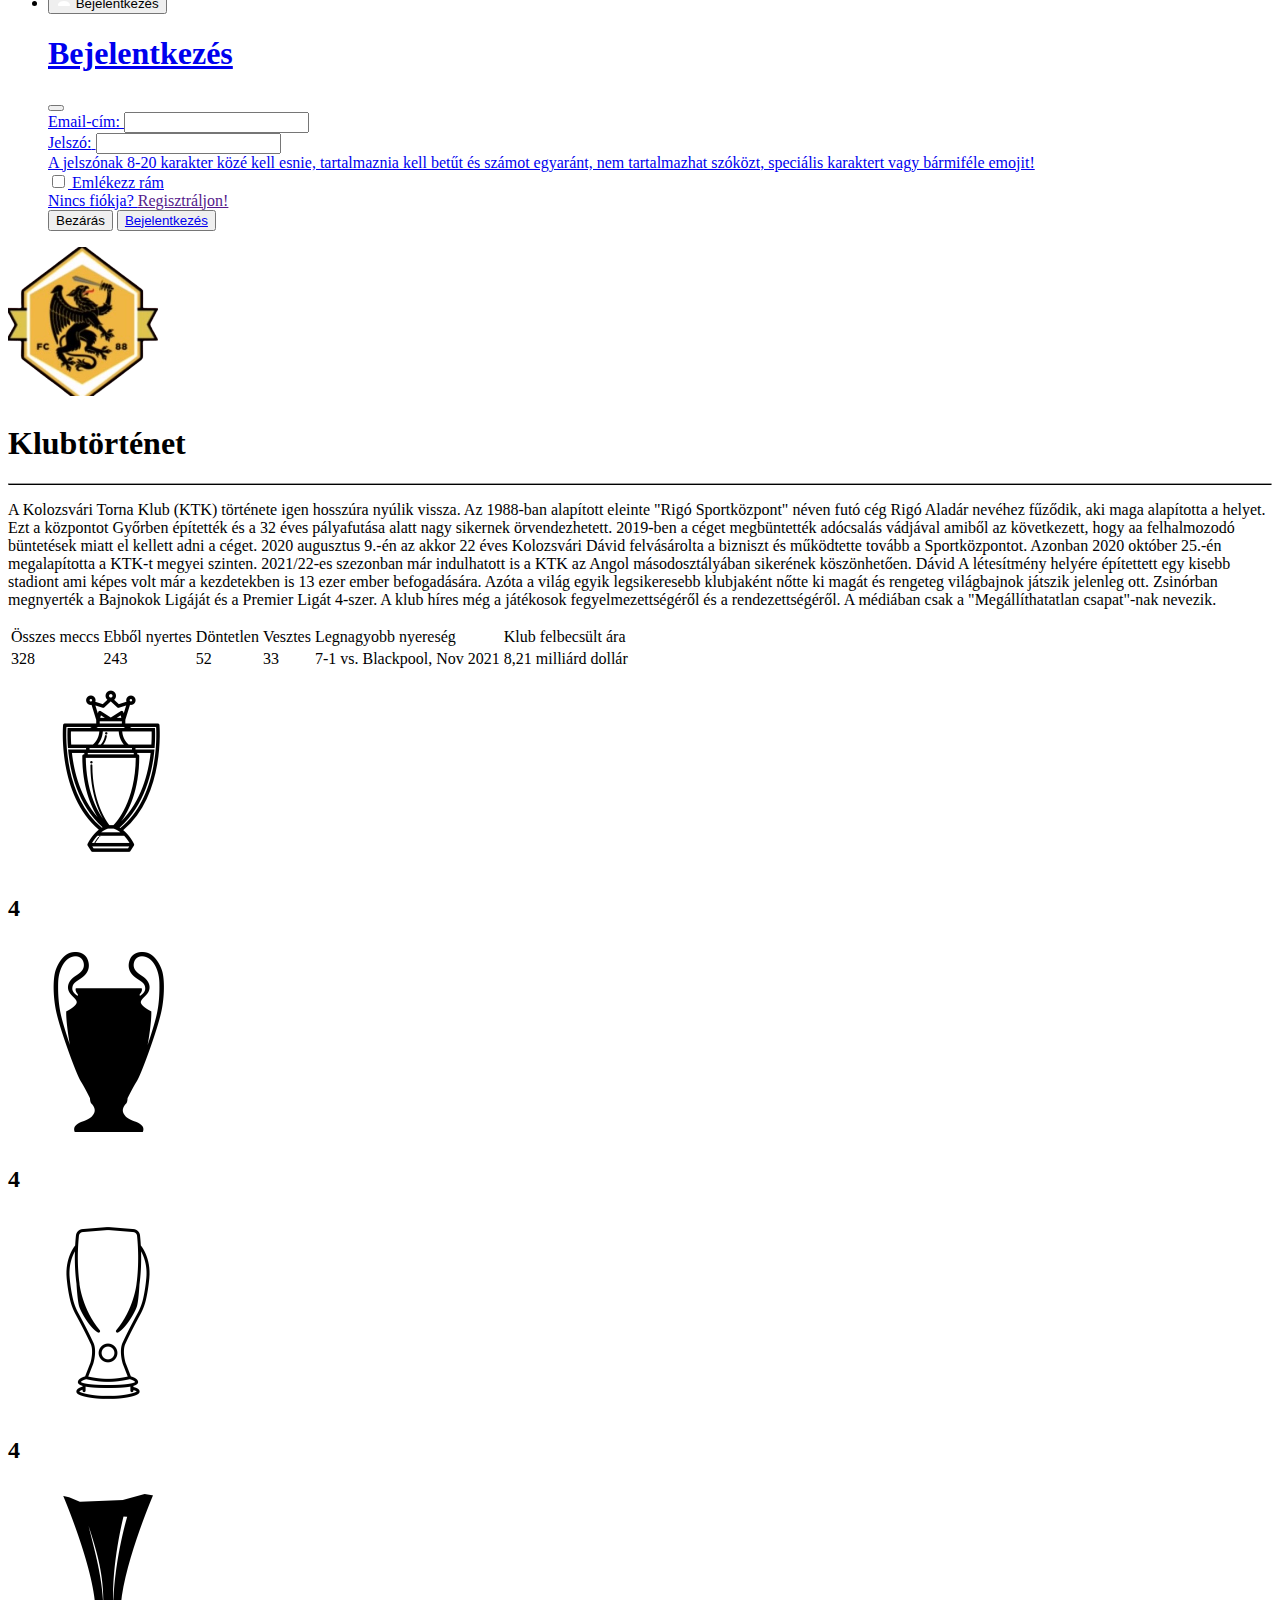
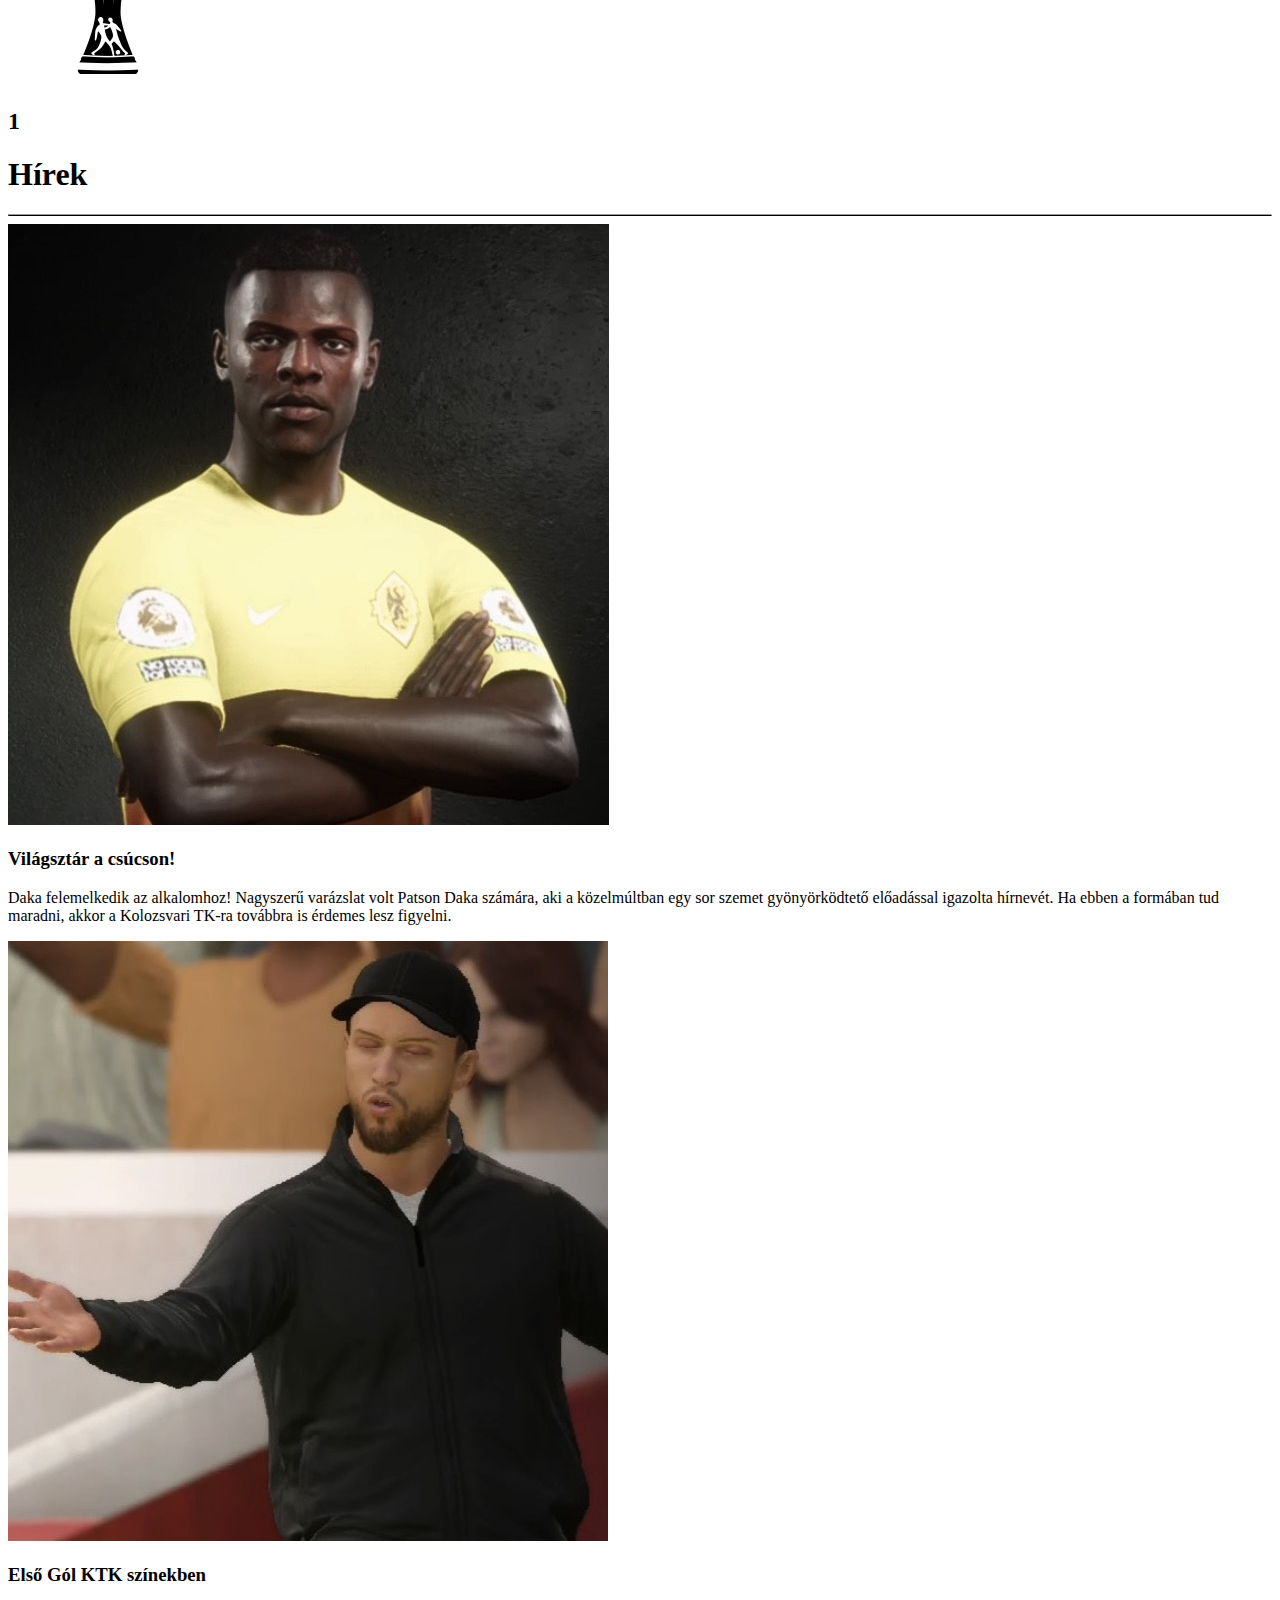
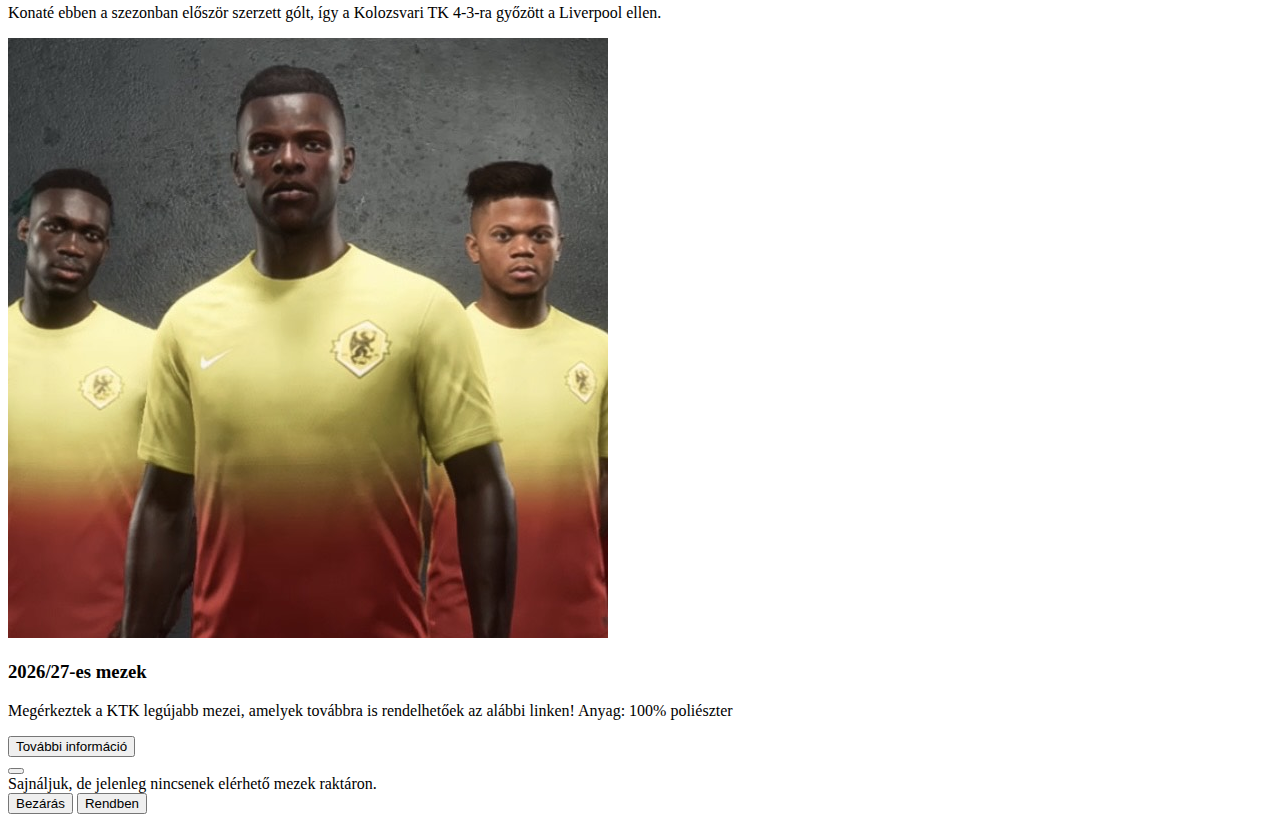
==== commit d3f681e8: "hirek, rolunk" ====
--- a/index.html
+++ b/index.html
@@ -12,7 +12,7 @@
 </head>
 <!--Carusel-->
 
-<body style="background-color: red;">
+<body>
     <div id="carouselExampleIndicators" class="carousel slide">
         <div class="carousel-indicators">
             <button type="button" data-bs-target="#carouselExampleIndicators" data-bs-slide-to="0" class="active"
@@ -59,7 +59,7 @@
                         <a class="nav-link active" aria-current="page" href="#">Kezdőlap</a>
                     </li>
                     <li class="nav-item">
-                        <a class="nav-link" href="#">Rólunk</a>
+                        <a class="nav-link" href="#klubtortenet">Klubtörténet</a>
                     </li>
                     <li class="nav-item">
                         <a class="nav-link" href="#hirek">Hírek</a>
@@ -72,9 +72,11 @@
                         <a class="nav-link" href="#"><!-- Button trigger modal -->
                             <button type="button" class="btn btn-primary" data-bs-toggle="modal"
                                 data-bs-target="#staticBackdrop">
-                                <svg xmlns="http://www.w3.org/2000/svg" width="16" height="16" fill="white" class="bi bi-person-fill" viewBox="0 0 16 16">
-                                    <path d="M3 14s-1 0-1-1 1-4 6-4 6 3 6 4-1 1-1 1H3Zm5-6a3 3 0 1 0 0-6 3 3 0 0 0 0 6Z"/>
-                                  </svg>
+                                <svg xmlns="http://www.w3.org/2000/svg" width="16" height="16" fill="white"
+                                    class="bi bi-person-fill" viewBox="0 0 16 16">
+                                    <path
+                                        d="M3 14s-1 0-1-1 1-4 6-4 6 3 6 4-1 1-1 1H3Zm5-6a3 3 0 1 0 0-6 3 3 0 0 0 0 6Z" />
+                                </svg>
                                 Bejelentkezés
                             </button>
 
@@ -92,19 +94,21 @@
                                         <div class="modal-body">
                                             <form>
                                                 <div class="mb-3">
-                                                    <label for="exampleInputEmail1" class="form-label">Email-cím:</label>
-                                                    <input type="email" class="form-control" id="exampleInputEmail1"
+                                                    <label for="email" class="form-label">Email-cím:</label>
+                                                    <input type="email" class="form-control" id="email"
                                                         aria-describedby="emailHelp">
-                                                    <div id="emailHelp" class="form-text">Senkivel sem fogjuk megosztani az e-mail címét</div>
                                                 </div>
                                                 <label for="inputPassword5" class="form-label">Jelszó:</label>
-                                                <input type="password" id="inputPassword5" class="form-control" aria-describedby="passwordHelpBlock">
+                                                <input type="password" id="inputPassword5" class="form-control"
+                                                    aria-describedby="passwordHelpBlock">
                                                 <div id="passwordHelpBlock" class="form-text">
-                                                  A jelszónak 8-20 karakter közé kell esnie, tartalmaznia kell betűt és számot egyaránt, nem tartalmazhat szóközt, speciális karaktert vagy bármiféle emojit!
+                                                    A jelszónak 8-20 karakter közé kell esnie, tartalmaznia kell betűt
+                                                    és számot egyaránt, nem tartalmazhat szóközt, speciális karaktert
+                                                    vagy bármiféle emojit!
                                                 </div>
                                                 <div class="mb-3 form-check">
-                                                    <input type="checkbox" class="form-check-input" id="exampleCheck1">
-                                                    <label class="form-check-label" for="exampleCheck1">Emlékezz rám</label>
+                                                    <input type="checkbox" class="form-check-input" id="pipa">
+                                                    <label class="form-check-label" for="pipa">Emlékezz rám</label>
                                                 </div>
                                                 <div class="form-text">Nincs fiókja? <a href="">Regisztráljon!</a></div>
                                             </form>
@@ -112,7 +116,10 @@
                                         <div class="modal-footer">
                                             <button type="button" class="btn btn-secondary"
                                                 data-bs-dismiss="modal">Bezárás</button>
-                                            <button type="button" class="btn btn-primary"><a class="text-decoration-none text-white" href="sikeresbejelentkezes.html" target="_blank">Bejelentkezés</a></button>
+                                            <button type="button" class="btn btn-primary"><a
+                                                    class="text-decoration-none text-white"
+                                                    href="sikeresbejelentkezes.html"
+                                                    target="_blank">Bejelentkezés</a></button>
                                         </div>
                                     </div>
                                 </div>
@@ -123,13 +130,138 @@
             </div>
         </div>
     </nav>
+    <!--cim-->
+    <div class="container text-center"><img src="kepek/favicon.png" alt="" width="150px"></div>
     <!--rolunk-->
-    <div class="container">
-        <div class="row">
-            <div class="col-md-8"></div>
-            <div class="col-md-2"></div>
-        </div>
+    <section id="klubtortenet">
+        <div class="container-fluid">
+            <h1 class="text-center my-4">Klubtörténet</h1>
+            <hr>
+            <div class="row">
+                <div class="col-md-7">
+                    <p>A Kolozsvári Torna Klub (KTK) története igen hosszúra nyúlik vissza. Az 1988-ban alapított
+                        eleinte "Rigó Sportközpont" néven futó cég Rigó Aladár nevéhez fűződik, aki maga alapította a
+                        helyet. Ezt a központot Győrben építették és a 32 éves pályafutása alatt nagy sikernek
+                        örvendezhetett. 2019-ben a céget megbüntették adócsalás vádjával amiből az következett, hogy aa
+                        felhalmozodó büntetések miatt el kellett adni a céget. 2020 augusztus 9.-én az akkor 22 éves
+                        Kolozsvári Dávid felvásárolta a bizniszt és működtette tovább a Sportközpontot. Azonban 2020
+                        október 25.-én megalapította a KTK-t megyei szinten. 2021/22-es szezonban már indulhatott is a
+                        KTK az Angol másodosztályában sikerének köszönhetően. Dávid A létesítmény helyére építettett egy
+                        kisebb stadiont ami képes volt már a kezdetekben is 13 ezer ember befogadására. Azóta a világ
+                        egyik legsikeresebb klubjaként nőtte ki magát és rengeteg világbajnok játszik jelenleg ott.
+                        Zsinórban megnyerték a Bajnokok Ligáját és a Premier Ligát 4-szer. A klub híres még a játékosok
+                        fegyelmezettségéről és a rendezettségéről. A médiában csak a "Megállíthatatlan csapat"-nak
+                        nevezik. </p>
+                </div>
+                <div class="col-md-5">
+                    <table class="table">
+                        <tr>
+                            <td>Összes meccs</td>
+                            <td>Ebből nyertes</td>
+                            <td>Döntetlen</td>
+                            <td>Vesztes</td>
+                            <td>Legnagyobb nyereség</td>
+                            <td>Klub felbecsült ára</td>
+                        </tr>
+                        <tr>
+                            <td>328</td>
+                            <td>243</td>
+                            <td>52</td>
+                            <td>33</td>
+                            <td>7-1 vs. Blackpool, Nov 2021</td>
+                            <td>8,21 milliárd dollár</td>
+                        </tr>
+                    </table>
+                </div>
+            </div>
+            <div class="row">
+                <div class="col-md-3 col-sm-6">
+                    <div id="kartya" class="card m-1 justify-content-center">
+                        <img src="kepek/pricon.png" class="card-img-top" alt="...">
+                        <div class="card-body">
+                            <h2 class="card-title text-center">4</h3>
+                        </div>
+                    </div>
+                </div>
+                <div class="col-md-3 col-sm-6">
+                    <div id="kartya" class="card m-1 justify-content-center">
+                        <img src="kepek/uclicon.png" class="card-img-top" alt="...">
+                        <div class="card-body">
+                            <h2 class="card-title text-center">4</h3>
+                        </div>
+                    </div>
+                </div>
+                <div class="col-md-3 col-sm-6">
+                    <div id="kartya" class="card m-1 justify-content-center">
+                        <img src="kepek/uscicon.png" class="card-img-top" alt="...">
+                        <div class="card-body">
+                            <h2 class="card-title text-center">4</h3>
+                        </div>
+                    </div>
+                </div>
+                <div class="col-md-3 col-sm-6">
+                    <div id="kartya" class="card m-1 justify-content-center">
+                        <img src="kepek/elicon.png" class="card-img-top" alt="...">
+                        <div class="card-body">
+                            <h2 class="card-title text-center">1</h3>
+                        </div>
+                    </div>
+                </div>
+            </div>
+        </div>
+    </section>
+    <!--Hírek-->
+    <section class="container-fluid">
+<h1 class="text-center">Hírek</h1>
+<hr>
+<div class="row">
+    <div class="col-md-4 sm-6 justify-content-center sm-m-5"><div class="card">
+        <img src="kepek/daka..png" class="card-img-top" alt="...">
+        <div class="card-body">
+            <h3 class="card-title text-center">Világsztár a csúcson!</h3>
+          <p class="card-text">Daka felemelkedik az alkalomhoz! Nagyszerű varázslat volt Patson Daka számára, aki a közelmúltban egy sor szemet gyönyörködtető előadással igazolta hírnevét.  Ha ebben a formában tud maradni, akkor a Kolozsvari TK-ra továbbra is érdemes lesz figyelni.</p>
+        </div>
+      </div></div>
+    <div class="col-md-4 sm-6 justify-content-center"><div class="card">
+        <img src="kepek/david..png" class="card-img-top" alt="...">
+        <div class="card-body">
+            <h3 class="card-title text-center">Első Gól KTK színekben</h3>
+          <p class="card-text">Konaté ebben a szezonban először szerzett gólt, így a Kolozsvari TK 4-3-ra győzött a Liverpool ellen.</p>
+        </div>
+      </div></div>
+    <div class="col-md-4 sm-6 justify-content-center sm-m-5"><div class="card">
+        <img src="kepek/dakaek..png" class="card-img-top" alt="...">
+        <div class="card-body">
+            <h3 class="card-title text-center">2026/27-es mezek</h3>
+          <p class="card-text">Megérkeztek a KTK legújabb mezei, amelyek továbbra is rendelhetőek az alábbi linken!
+            Anyag: 100% poliészter
+          </p>
+          <!-- Button trigger modal -->
+<button type="button" class="btn btn-primary m-auto" data-bs-toggle="modal" data-bs-target="#modal">
+    További információ
+  </button>
+  
+  <!-- Modal -->
+  <div class="modal fade" id="modal" tabindex="-1" aria-labelledby="modallabel" aria-hidden="true">
+    <div class="modal-dialog">
+      <div class="modal-content">
+        <div class="modal-header">
+          <button type="button" class="btn-close" data-bs-dismiss="modal" aria-label="Close"></button>
+        </div>
+        <div class="modal-body">
+          Sajnáljuk, de jelenleg nincsenek elérhető mezek raktáron.
+        </div>
+        <div class="modal-footer">
+          <button type="button" class="btn btn-secondary" data-bs-dismiss="modal">Bezárás</button>
+          <button type="button" class="btn btn-primary">Rendben</button>
+        </div>
+      </div>
     </div>
+  </div>
+        </div>
+      </div></div>
+</div>
+    </section>
 
     <script src="https://cdn.jsdelivr.net/npm/bootstrap@5.3.0-alpha1/dist/js/bootstrap.bundle.min.js"
         integrity="sha384-w76AqPfDkMBDXo30jS1Sgez6pr3x5MlQ1ZAGC+nuZB+EYdgRZgiwxhTBTkF7CXvN"
--- a/styles.css
+++ b/styles.css
@@ -3,4 +3,10 @@
 }
 .nav-link {
     transition: all 0.2;
+}
+hr {
+    border-bottom: 1px solid black;
+}
+#kartya {
+    border: none;
 }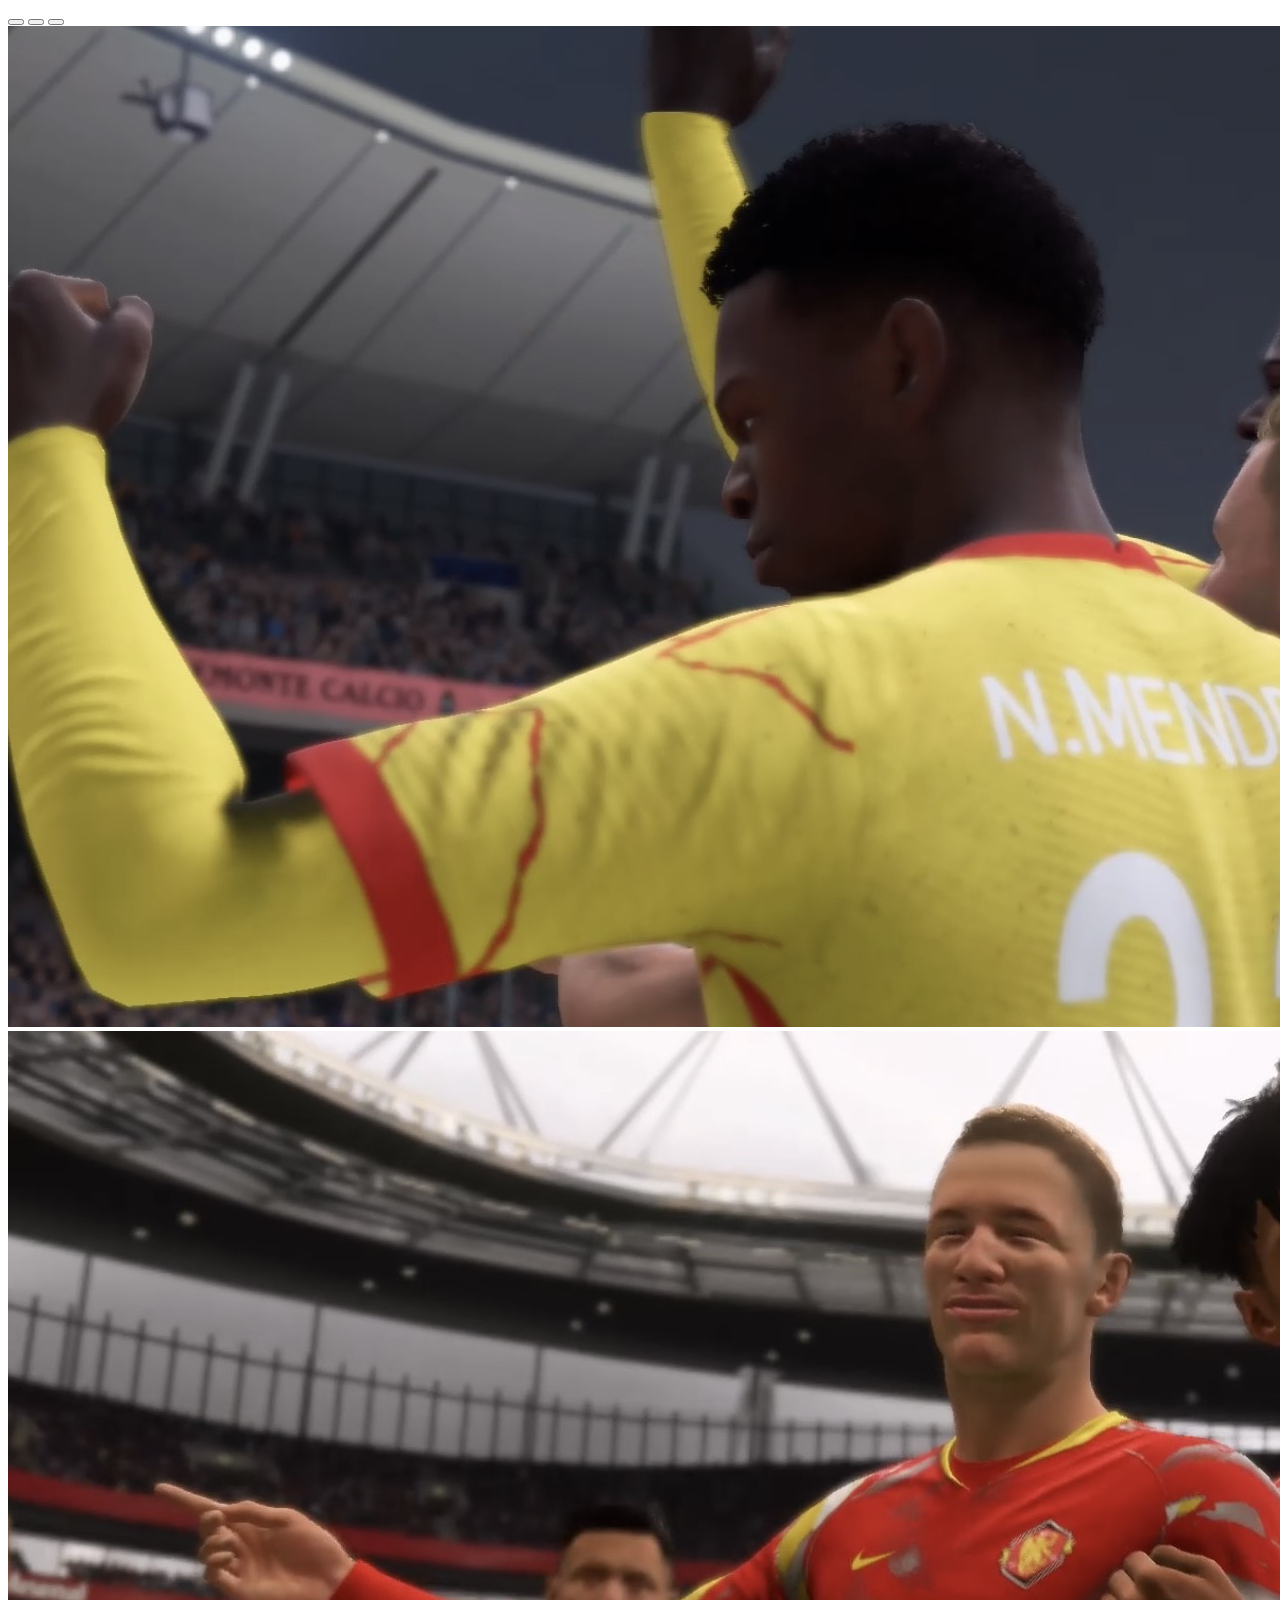
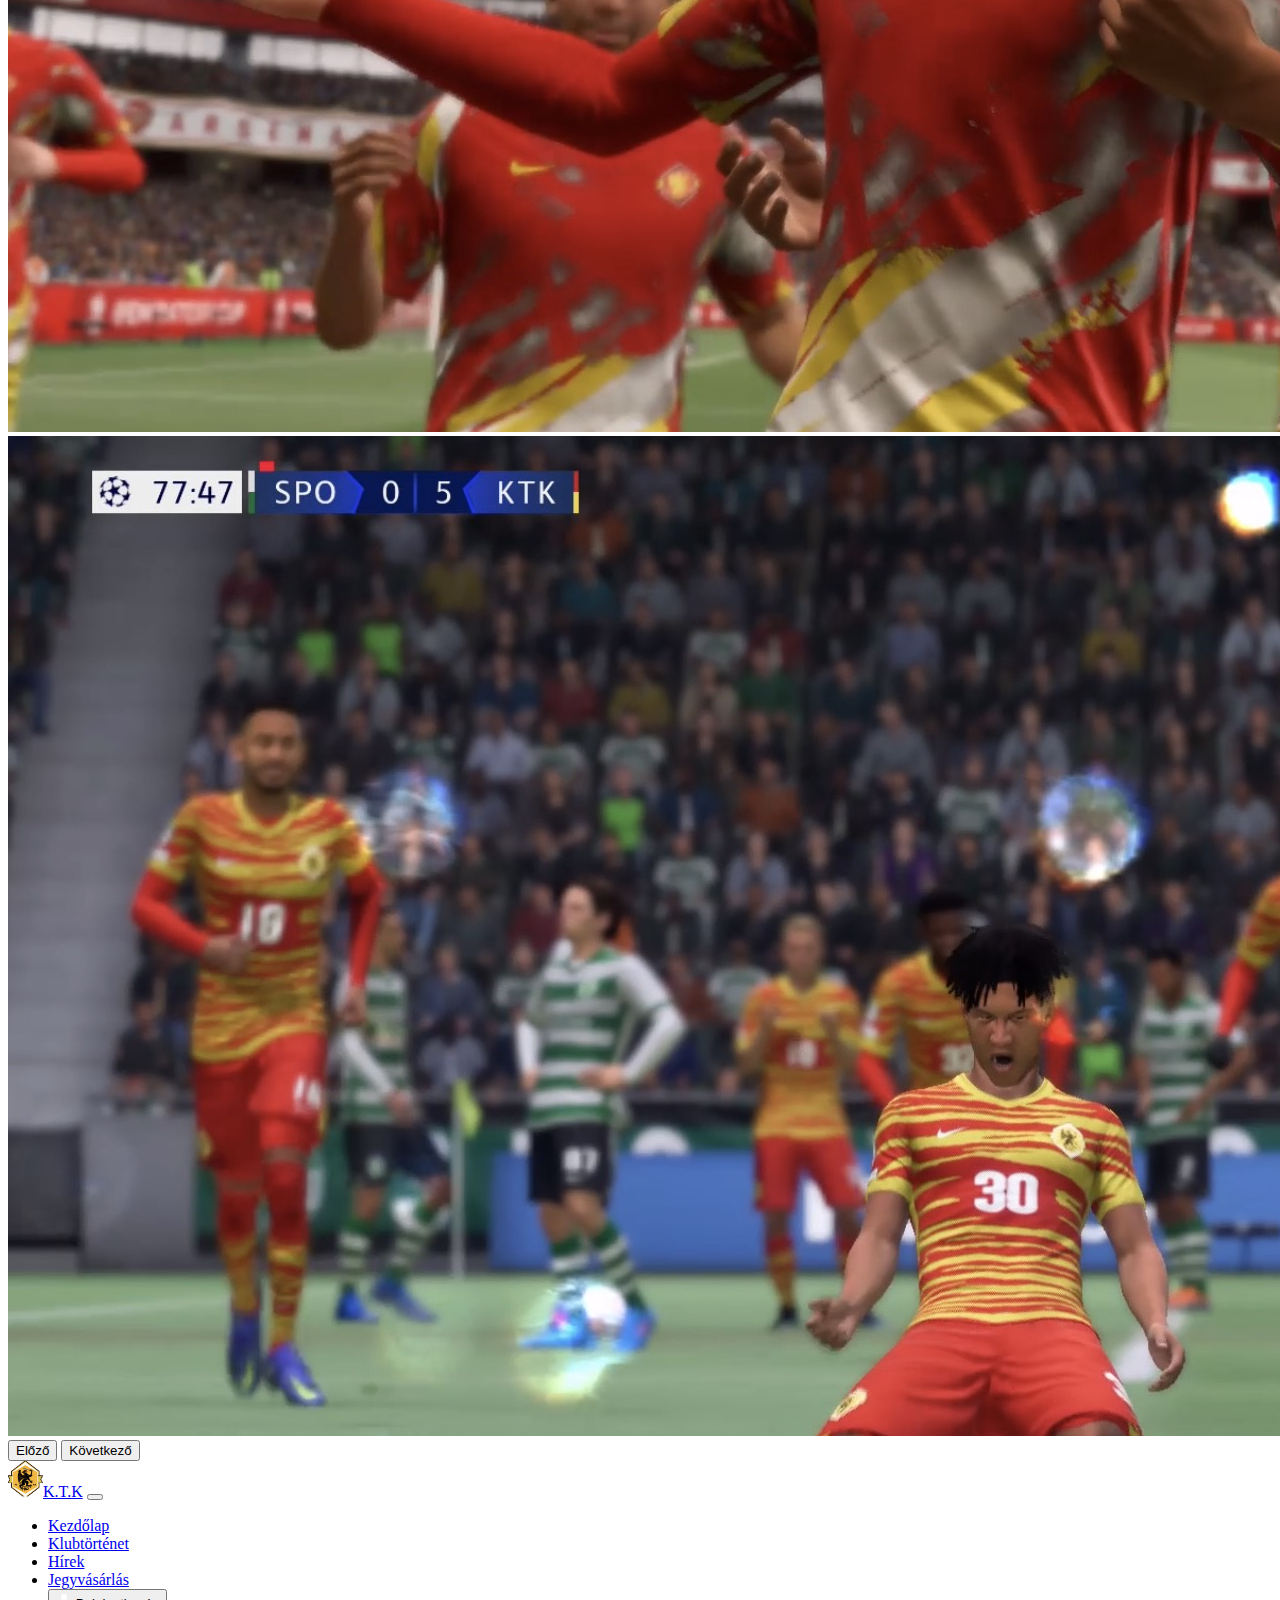
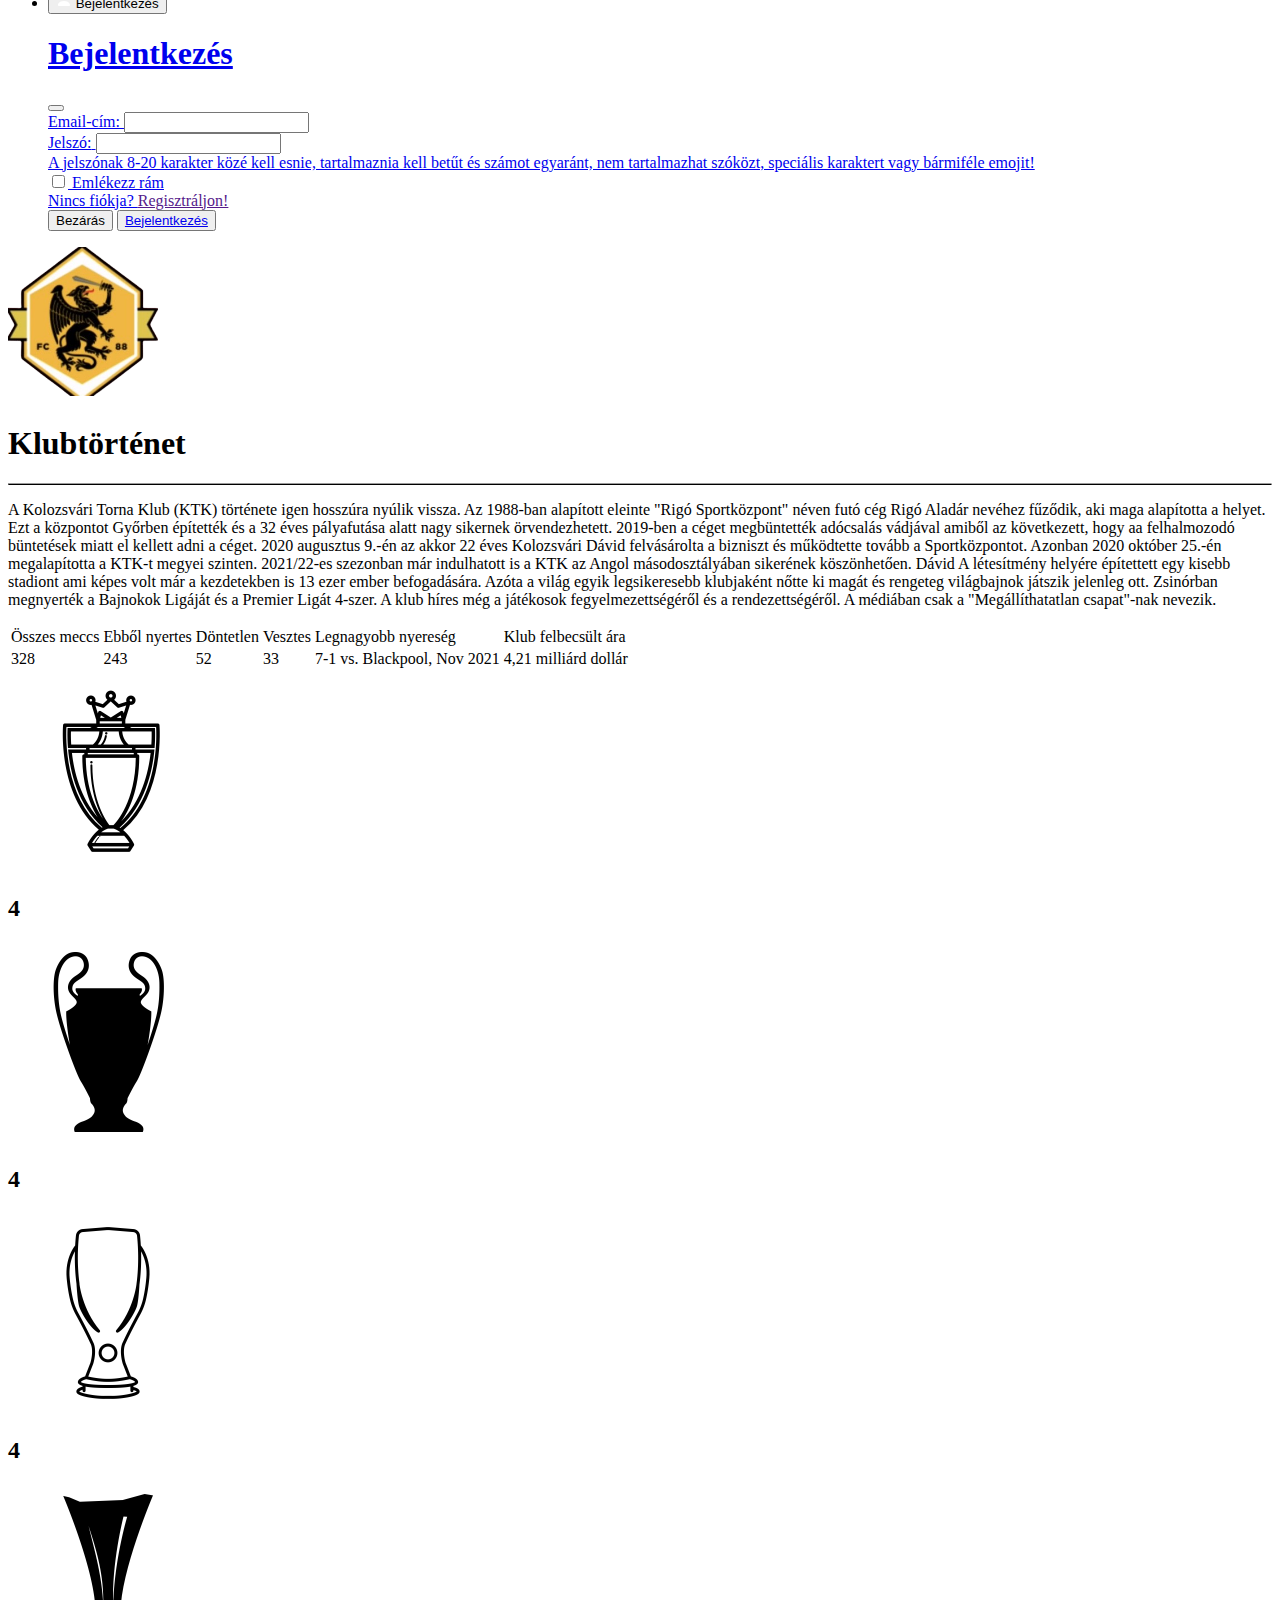
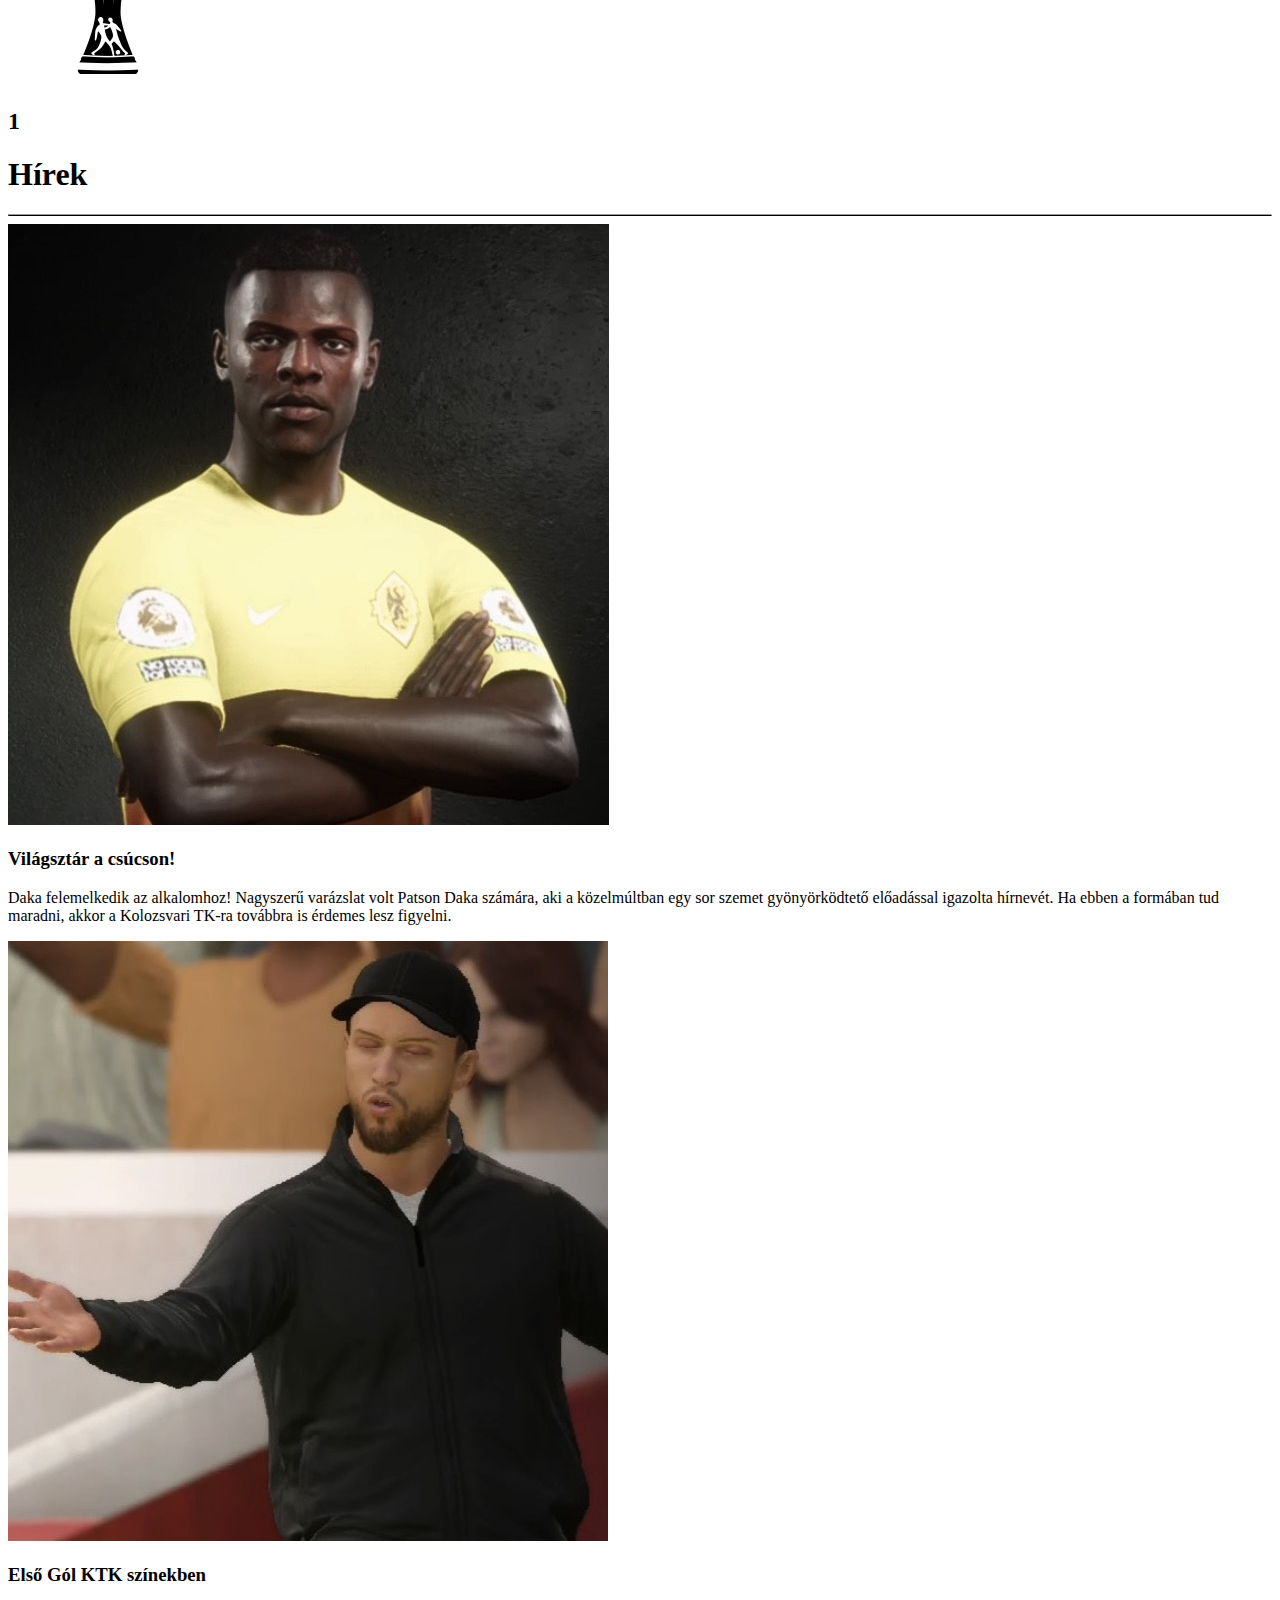
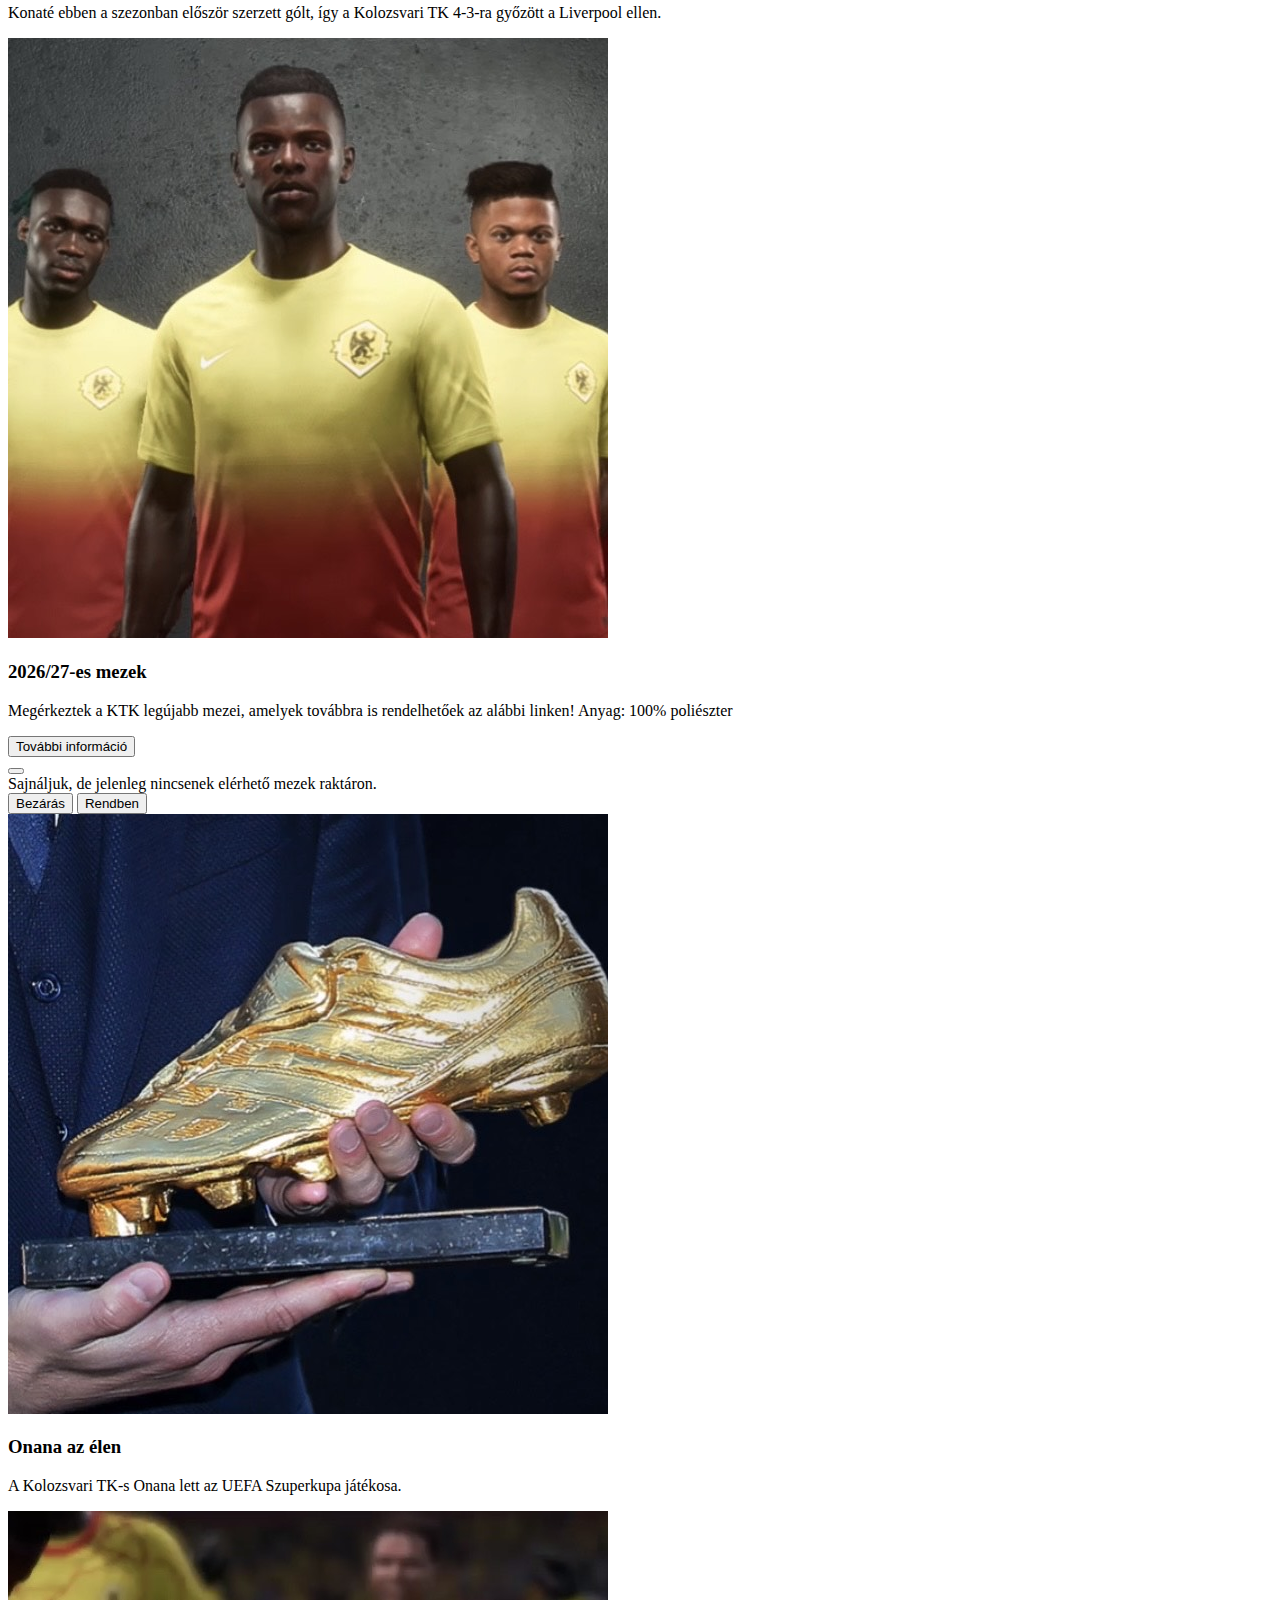
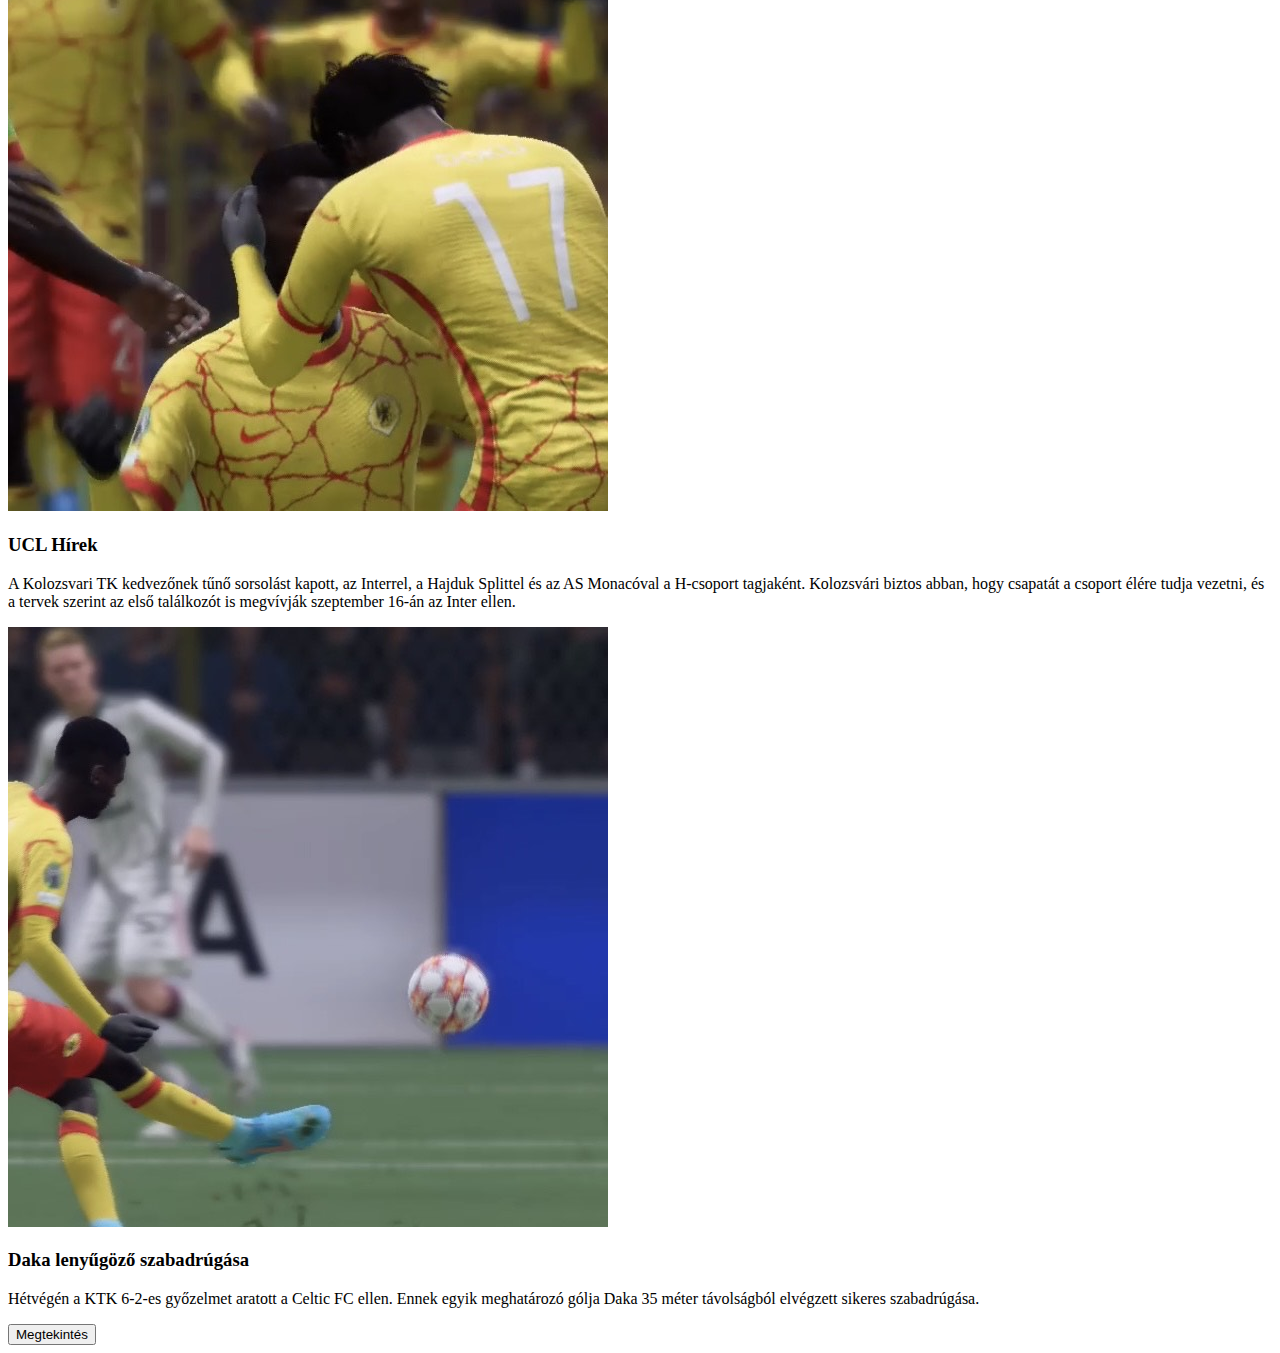
==== commit 9bdaf559: "hirek megcsinalva" ====
--- a/index.html
+++ b/index.html
@@ -31,7 +31,7 @@
             </div>
             <div class="carousel-item">
                 <img src="kepek/car3.png" class="d-block w-100" alt="...">
-            </div>
+            </div>  
         </div>
         <button class="carousel-control-prev" type="button" data-bs-target="#carouselExampleIndicators"
             data-bs-slide="prev">
@@ -169,11 +169,12 @@
                             <td>52</td>
                             <td>33</td>
                             <td>7-1 vs. Blackpool, Nov 2021</td>
-                            <td>8,21 milliárd dollár</td>
+                            <td>4,21 milliárd dollár</td>
                         </tr>
                     </table>
                 </div>
             </div>
+            <!--kupak-->
             <div class="row">
                 <div class="col-md-3 col-sm-6">
                     <div id="kartya" class="card m-1 justify-content-center">
@@ -211,56 +212,102 @@
         </div>
     </section>
     <!--Hírek-->
-    <section class="container-fluid">
-<h1 class="text-center">Hírek</h1>
-<hr>
-<div class="row">
-    <div class="col-md-4 sm-6 justify-content-center sm-m-5"><div class="card">
-        <img src="kepek/daka..png" class="card-img-top" alt="...">
-        <div class="card-body">
-            <h3 class="card-title text-center">Világsztár a csúcson!</h3>
-          <p class="card-text">Daka felemelkedik az alkalomhoz! Nagyszerű varázslat volt Patson Daka számára, aki a közelmúltban egy sor szemet gyönyörködtető előadással igazolta hírnevét.  Ha ebben a formában tud maradni, akkor a Kolozsvari TK-ra továbbra is érdemes lesz figyelni.</p>
-        </div>
-      </div></div>
-    <div class="col-md-4 sm-6 justify-content-center"><div class="card">
-        <img src="kepek/david..png" class="card-img-top" alt="...">
-        <div class="card-body">
-            <h3 class="card-title text-center">Első Gól KTK színekben</h3>
-          <p class="card-text">Konaté ebben a szezonban először szerzett gólt, így a Kolozsvari TK 4-3-ra győzött a Liverpool ellen.</p>
-        </div>
-      </div></div>
-    <div class="col-md-4 sm-6 justify-content-center sm-m-5"><div class="card">
-        <img src="kepek/dakaek..png" class="card-img-top" alt="...">
-        <div class="card-body">
-            <h3 class="card-title text-center">2026/27-es mezek</h3>
-          <p class="card-text">Megérkeztek a KTK legújabb mezei, amelyek továbbra is rendelhetőek az alábbi linken!
-            Anyag: 100% poliészter
-          </p>
-          <!-- Button trigger modal -->
-<button type="button" class="btn btn-primary m-auto" data-bs-toggle="modal" data-bs-target="#modal">
-    További információ
-  </button>
-  
-  <!-- Modal -->
-  <div class="modal fade" id="modal" tabindex="-1" aria-labelledby="modallabel" aria-hidden="true">
-    <div class="modal-dialog">
-      <div class="modal-content">
-        <div class="modal-header">
-          <button type="button" class="btn-close" data-bs-dismiss="modal" aria-label="Close"></button>
-        </div>
-        <div class="modal-body">
-          Sajnáljuk, de jelenleg nincsenek elérhető mezek raktáron.
-        </div>
-        <div class="modal-footer">
-          <button type="button" class="btn btn-secondary" data-bs-dismiss="modal">Bezárás</button>
-          <button type="button" class="btn btn-primary">Rendben</button>
-        </div>
-      </div>
-    </div>
-  </div>
-        </div>
-      </div></div>
-</div>
+    <section id="hirek" class="container-fluid">
+        <h1 class="text-center">Hírek</h1>
+        <hr>
+        <div class="row">
+            <div class="col-md-4 sm-6 justify-content-center sm-m-5">
+                <div class="card">
+                    <img src="kepek/daka..png" class="card-img-top" alt="...">
+                    <div class="card-body">
+                        <h3 class="card-title text-center">Világsztár a csúcson!</h3>
+                        <p class="card-text">Daka felemelkedik az alkalomhoz! Nagyszerű varázslat volt Patson Daka
+                            számára, aki a közelmúltban egy sor szemet gyönyörködtető előadással igazolta hírnevét. Ha
+                            ebben a formában tud maradni, akkor a Kolozsvari TK-ra továbbra is érdemes lesz figyelni.
+                        </p>
+                    </div>
+                </div>
+            </div>
+            <div class="col-md-4 sm-6 justify-content-center">
+                <div class="card">
+                    <img src="kepek/david..png" class="card-img-top" alt="...">
+                    <div class="card-body">
+                        <h3 class="card-title text-center">Első Gól KTK színekben</h3>
+                        <p class="card-text">Konaté ebben a szezonban először szerzett gólt, így a Kolozsvari TK 4-3-ra
+                            győzött a Liverpool ellen.</p>
+                    </div>
+                </div>
+            </div>
+            <div class="col-md-4 sm-6 justify-content-center sm-m-5">
+                <div class="card">
+                    <img src="kepek/dakaek..png" class="card-img-top" alt="...">
+                    <div class="card-body">
+                        <h3 class="card-title text-center">2026/27-es mezek</h3>
+                        <p class="card-text">Megérkeztek a KTK legújabb mezei, amelyek továbbra is rendelhetőek az
+                            alábbi linken!
+                            Anyag: 100% poliészter
+                        </p>
+                        <!-- Button trigger modal -->
+                        <button type="button" class="btn btn-primary m-auto" data-bs-toggle="modal"
+                            data-bs-target="#modal">
+                            További információ
+                        </button>
+
+                        <!-- Modal -->
+                        <div class="modal fade" id="modal" tabindex="-1" aria-labelledby="modallabel"
+                            aria-hidden="true">
+                            <div class="modal-dialog">
+                                <div class="modal-content">
+                                    <div class="modal-header">
+                                        <button type="button" class="btn-close" data-bs-dismiss="modal"
+                                            aria-label="Close"></button>
+                                    </div>
+                                    <div class="modal-body">
+                                        Sajnáljuk, de jelenleg nincsenek elérhető mezek raktáron.
+                                    </div>
+                                    <div class="modal-footer">
+                                        <button type="button" class="btn btn-secondary"
+                                            data-bs-dismiss="modal">Bezárás</button>
+                                        <button type="button" class="btn btn-primary">Rendben</button>
+                                    </div>
+                                </div>
+                            </div>
+                        </div>
+                    </div>
+                </div>
+            </div>
+            <div class="col-md-4 sm-6 justify-content-center sm-m-5">
+                <div class="card">
+                    <img src="kepek/goldenboot..png" class="card-img-top" alt="...">
+                    <div class="card-body">
+                        <h3 class="card-title text-center">Onana az élen</h3>
+                        <p class="card-text">A Kolozsvari TK-s Onana lett az UEFA Szuperkupa játékosa.
+                        </p>
+                    </div>
+                </div>
+            </div>
+            <div class="col-md-4 sm-6 justify-content-center sm-m-5">
+                <div class="card">
+                    <img src="kepek/fej4..png" class="card-img-top" alt="...">
+                    <div class="card-body">
+                        <h3 class="card-title text-center">UCL Hírek</h3>
+                        <p class="card-text">A Kolozsvari TK kedvezőnek tűnő sorsolást kapott, az Interrel, a Hajduk Splittel és az AS Monacóval a H-csoport tagjaként. Kolozsvári biztos abban, hogy csapatát a csoport élére tudja vezetni, és a tervek szerint az első találkozót is megvívják szeptember 16-án az Inter ellen.
+                        </p>
+                    </div>
+                </div>
+            </div>
+            <div class="col-md-4 sm-6 justify-content-center sm-m-5">
+                <div class="card">
+                    <img src="kepek/fej6..png" class="card-img-top" alt="...">
+                    <div class="card-body">
+                        <h3 class="card-title text-center">Daka lenyűgöző szabadrúgása</h3>
+                        <p class="card-text">Hétvégén a KTK 6-2-es győzelmet aratott a Celtic FC ellen. Ennek egyik meghatározó gólja Daka 35 méter távolságból elvégzett sikeres szabadrúgása.
+                        </p>
+                        <a href="video.html" target="_blank"><button type="button" class="btn btn-primary">Megtekintés</button></a>
+                    </div>
+                </div>
+            </div>
+        </div>
     </section>
 
     <script src="https://cdn.jsdelivr.net/npm/bootstrap@5.3.0-alpha1/dist/js/bootstrap.bundle.min.js"
--- a/styles.css
+++ b/styles.css
@@ -1,12 +1,20 @@
 .nav-link:hover {
     border-bottom: 2px solid black;
 }
+
 .nav-link {
     transition: all 0.2;
 }
+
 hr {
     border-bottom: 1px solid black;
 }
+
 #kartya {
     border: none;
+}
+
+video {
+    display: block;
+    margin: auto;
 }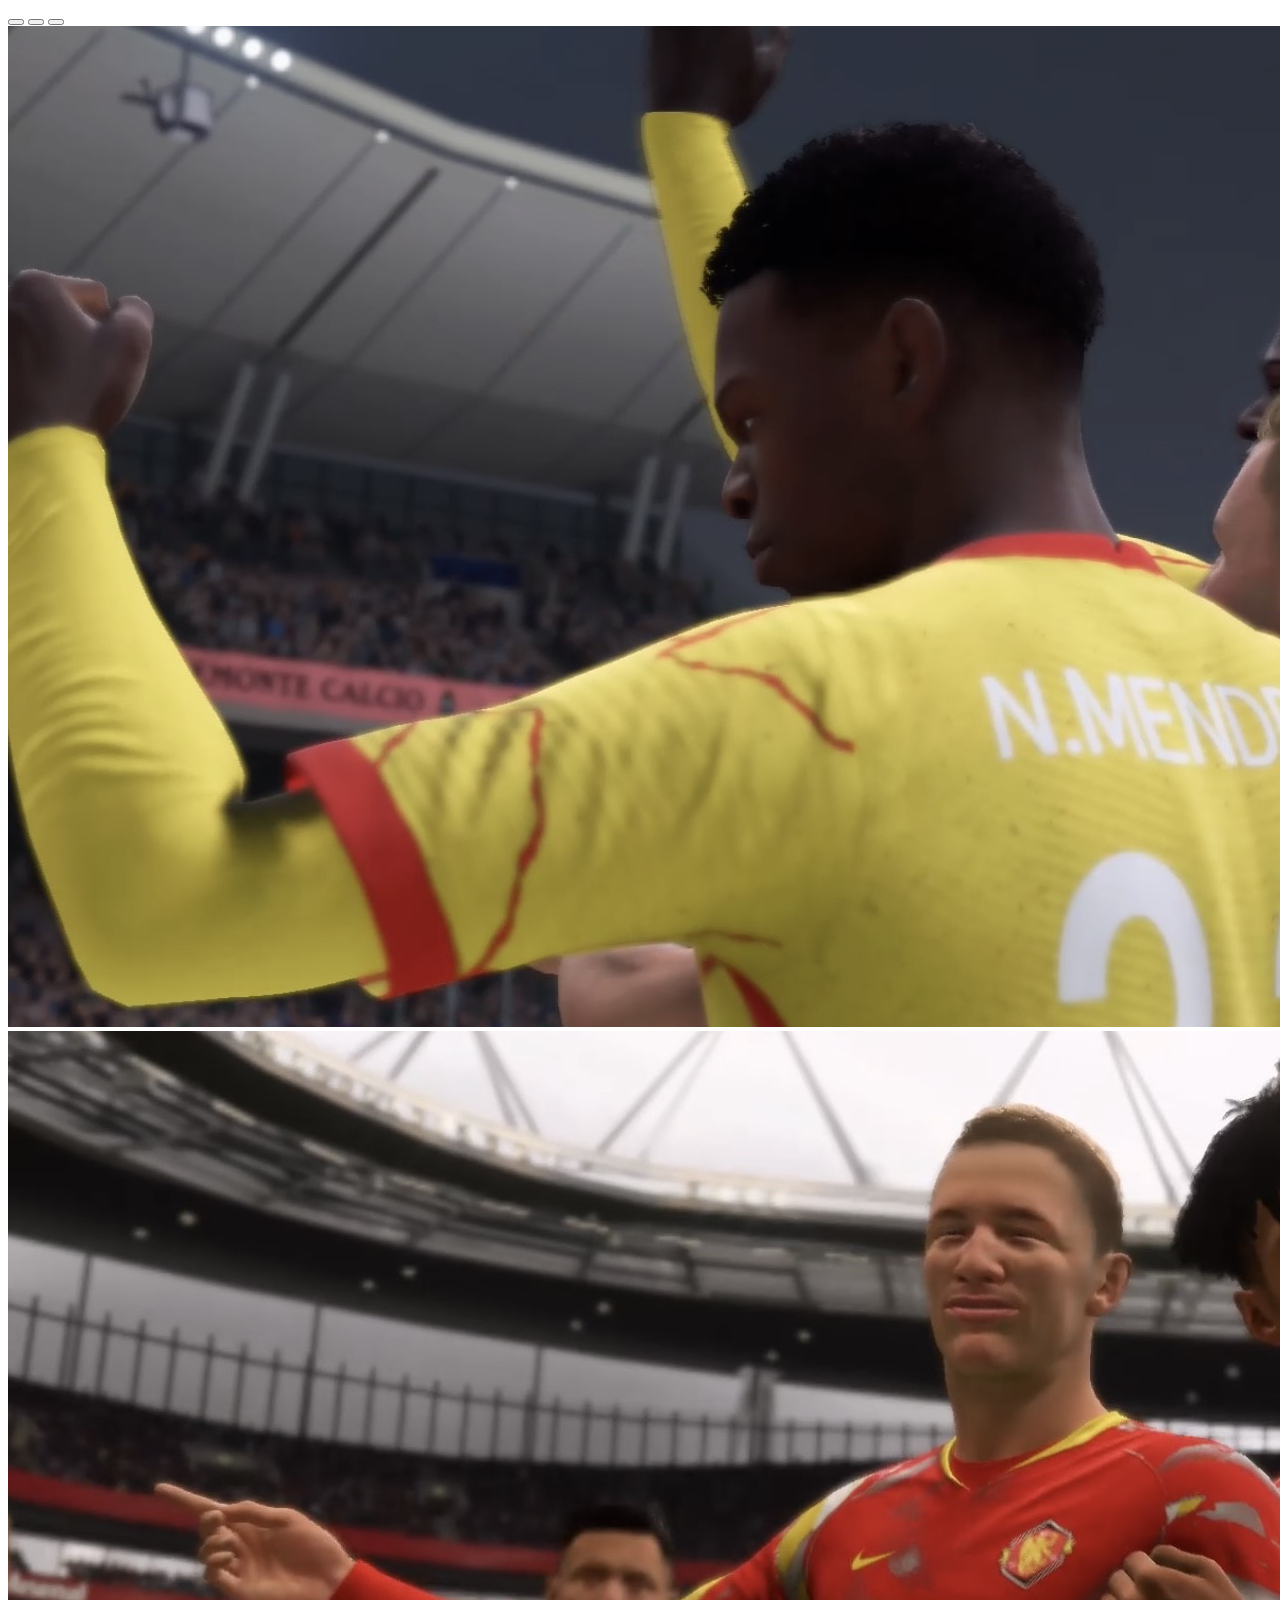
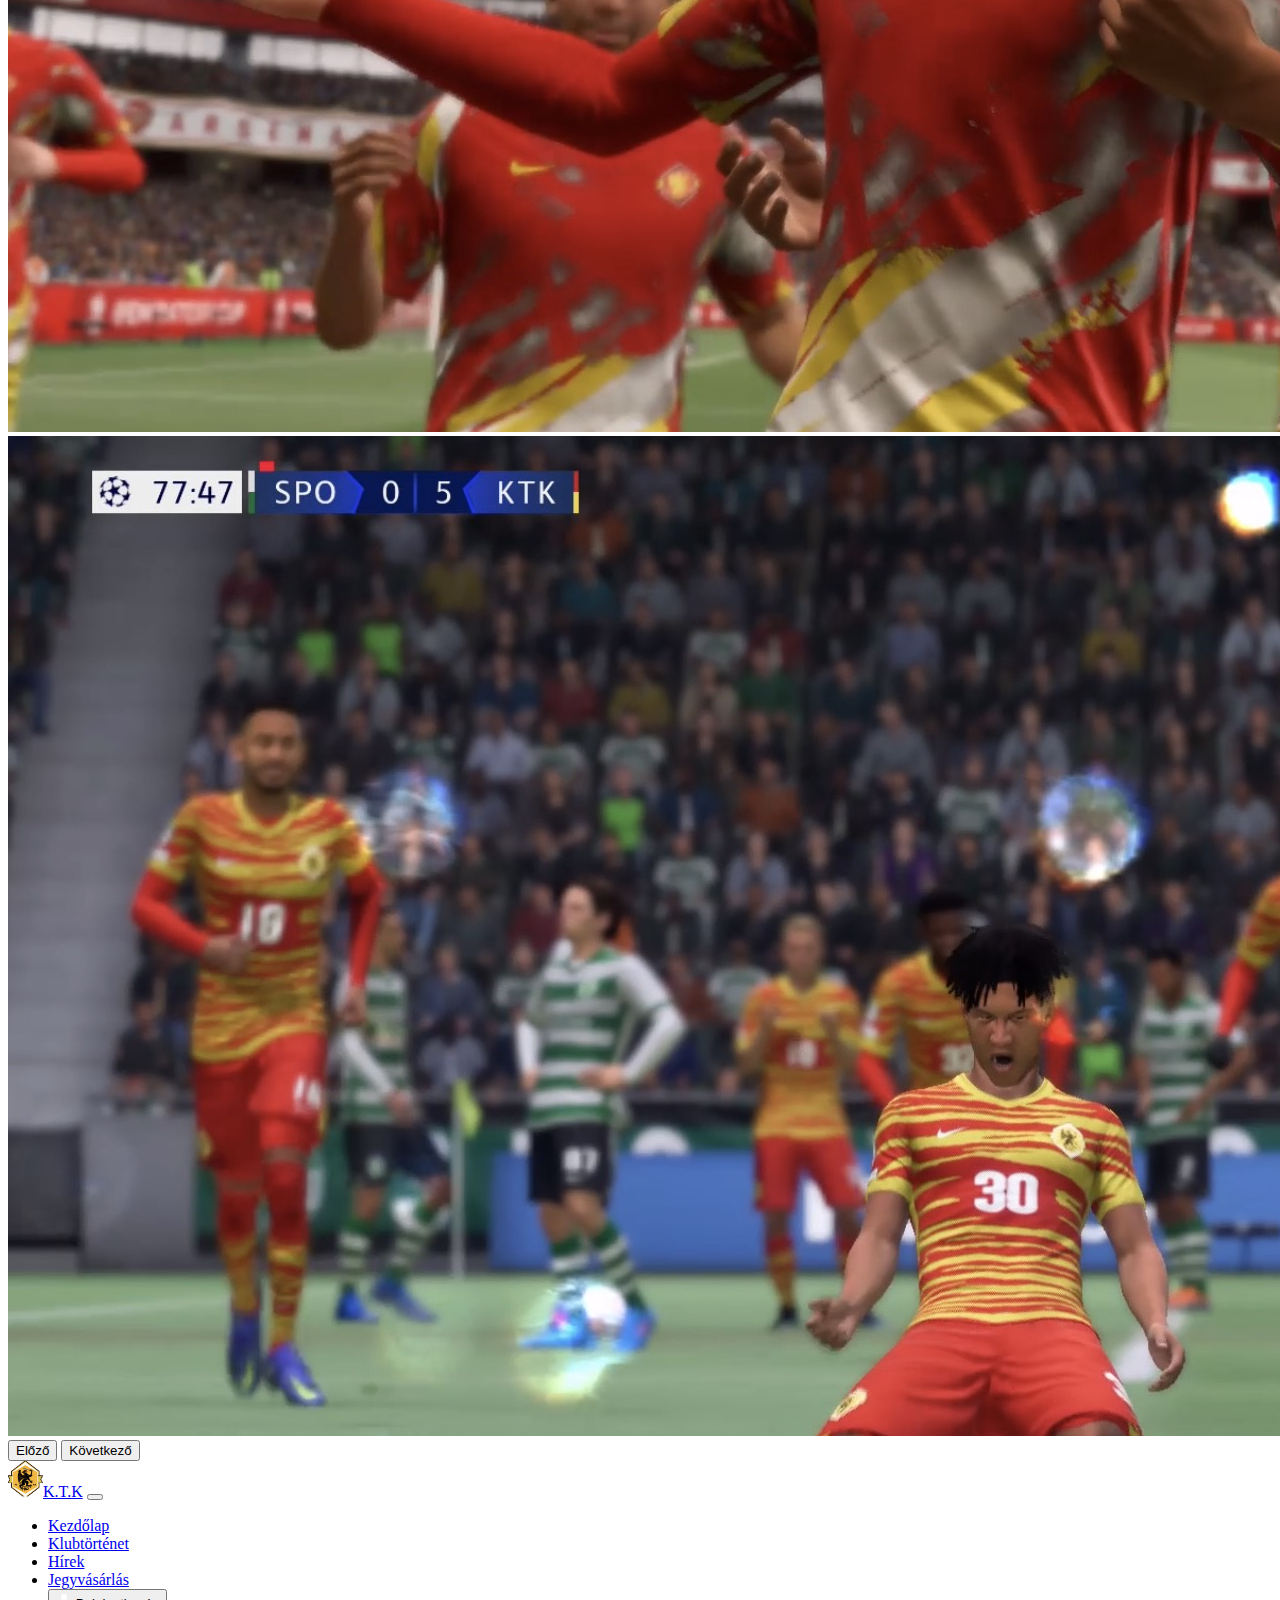
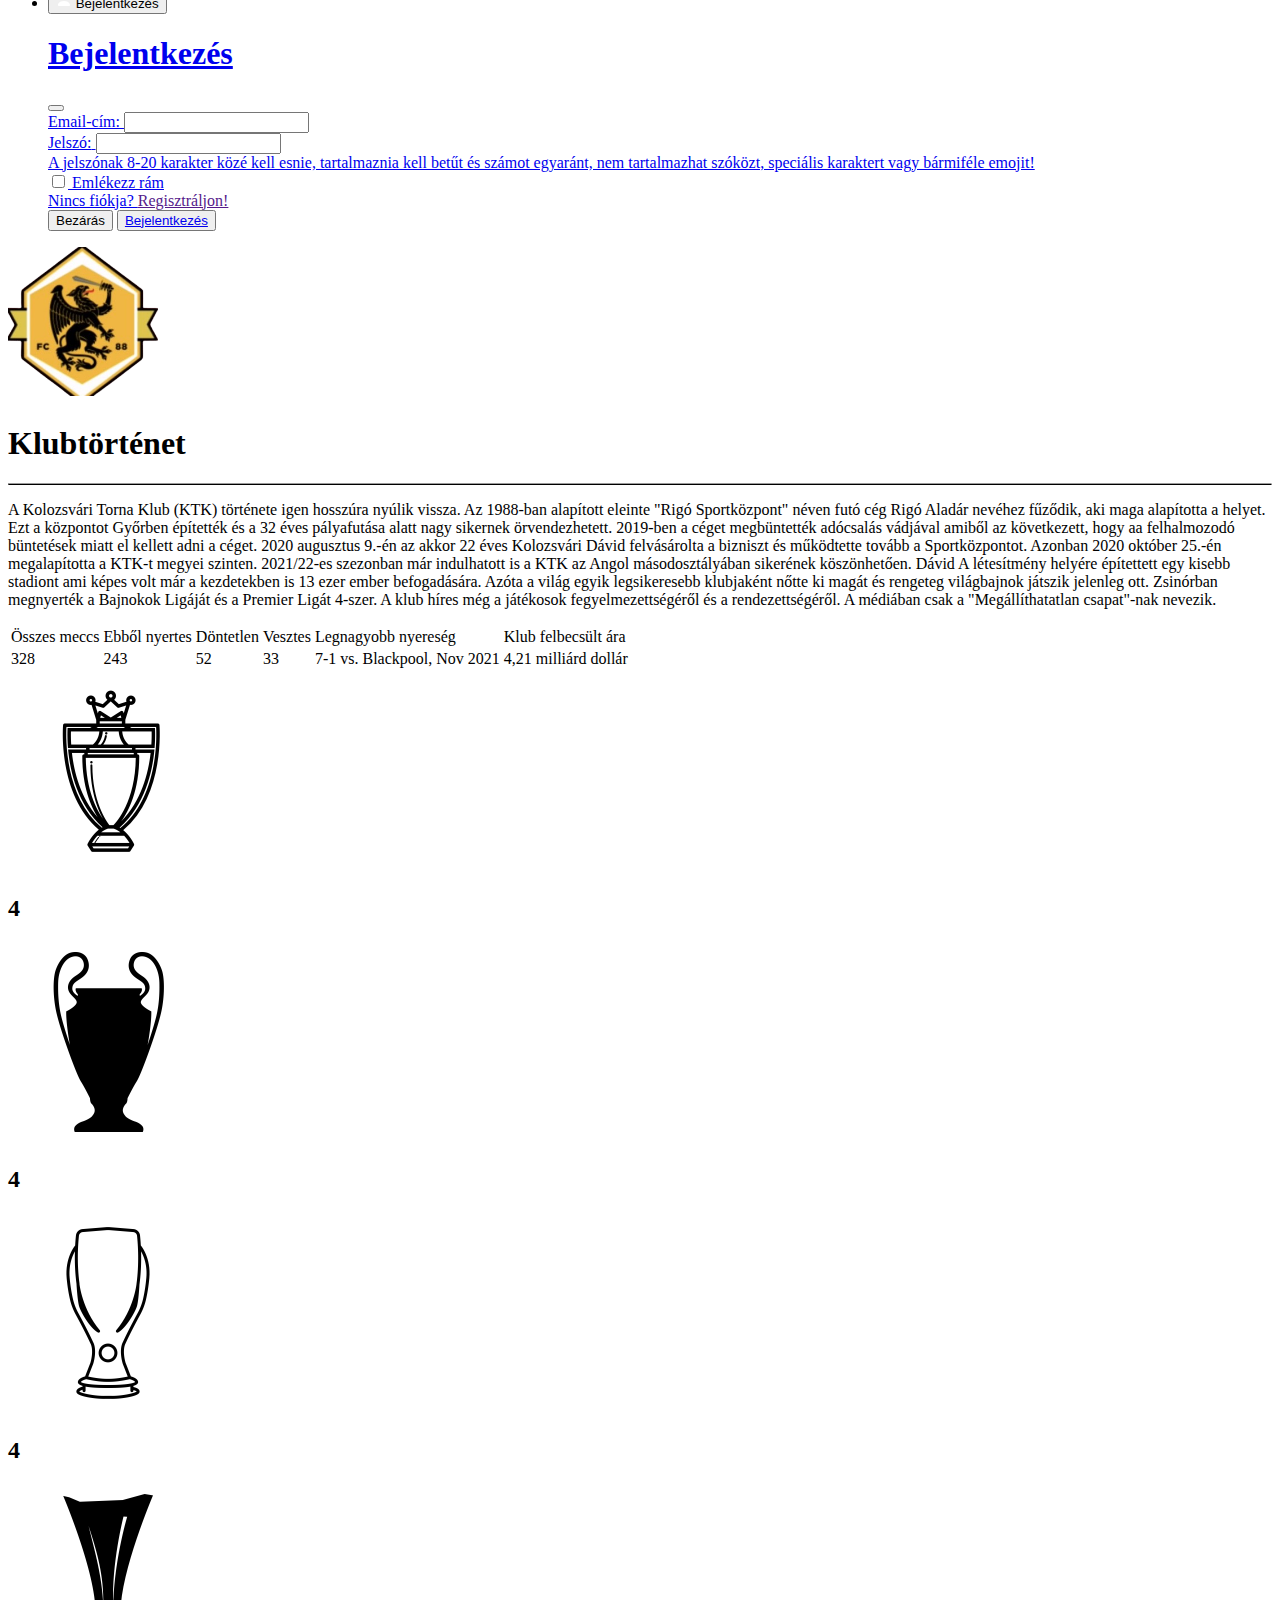
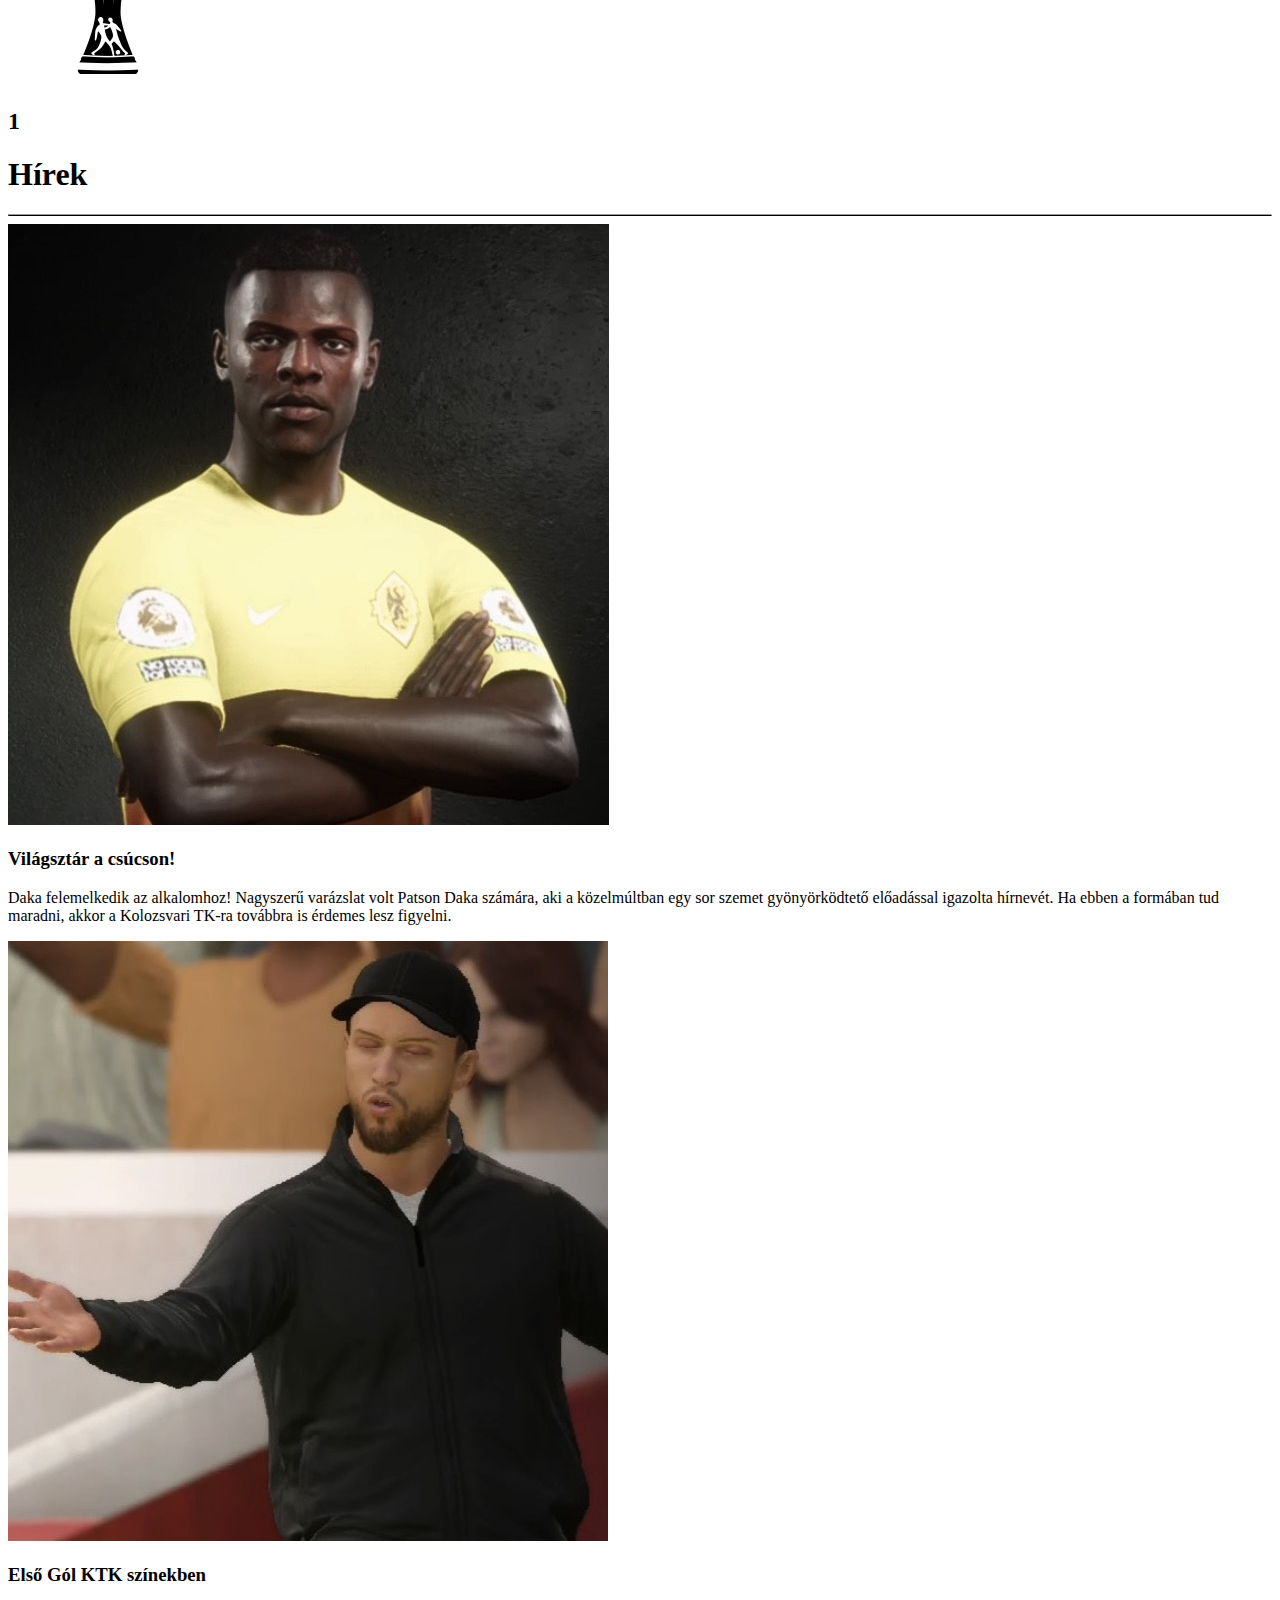
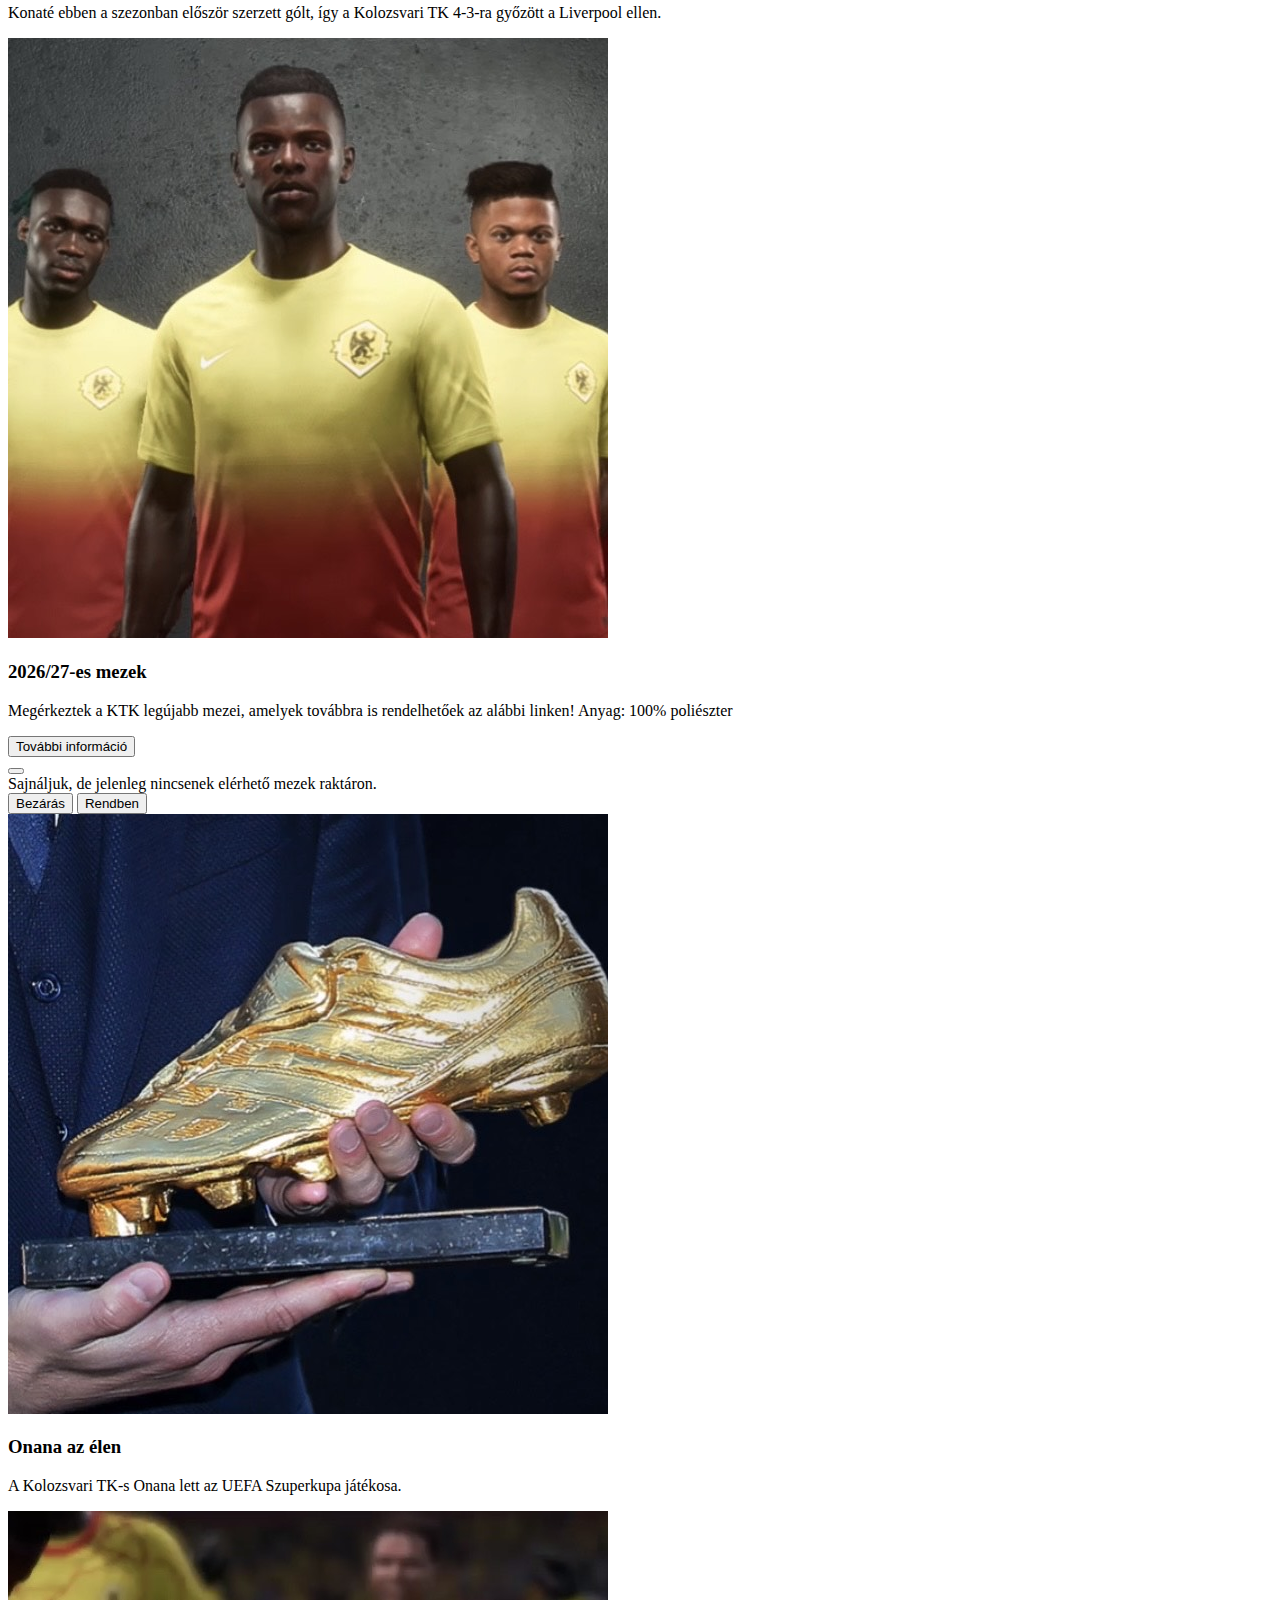
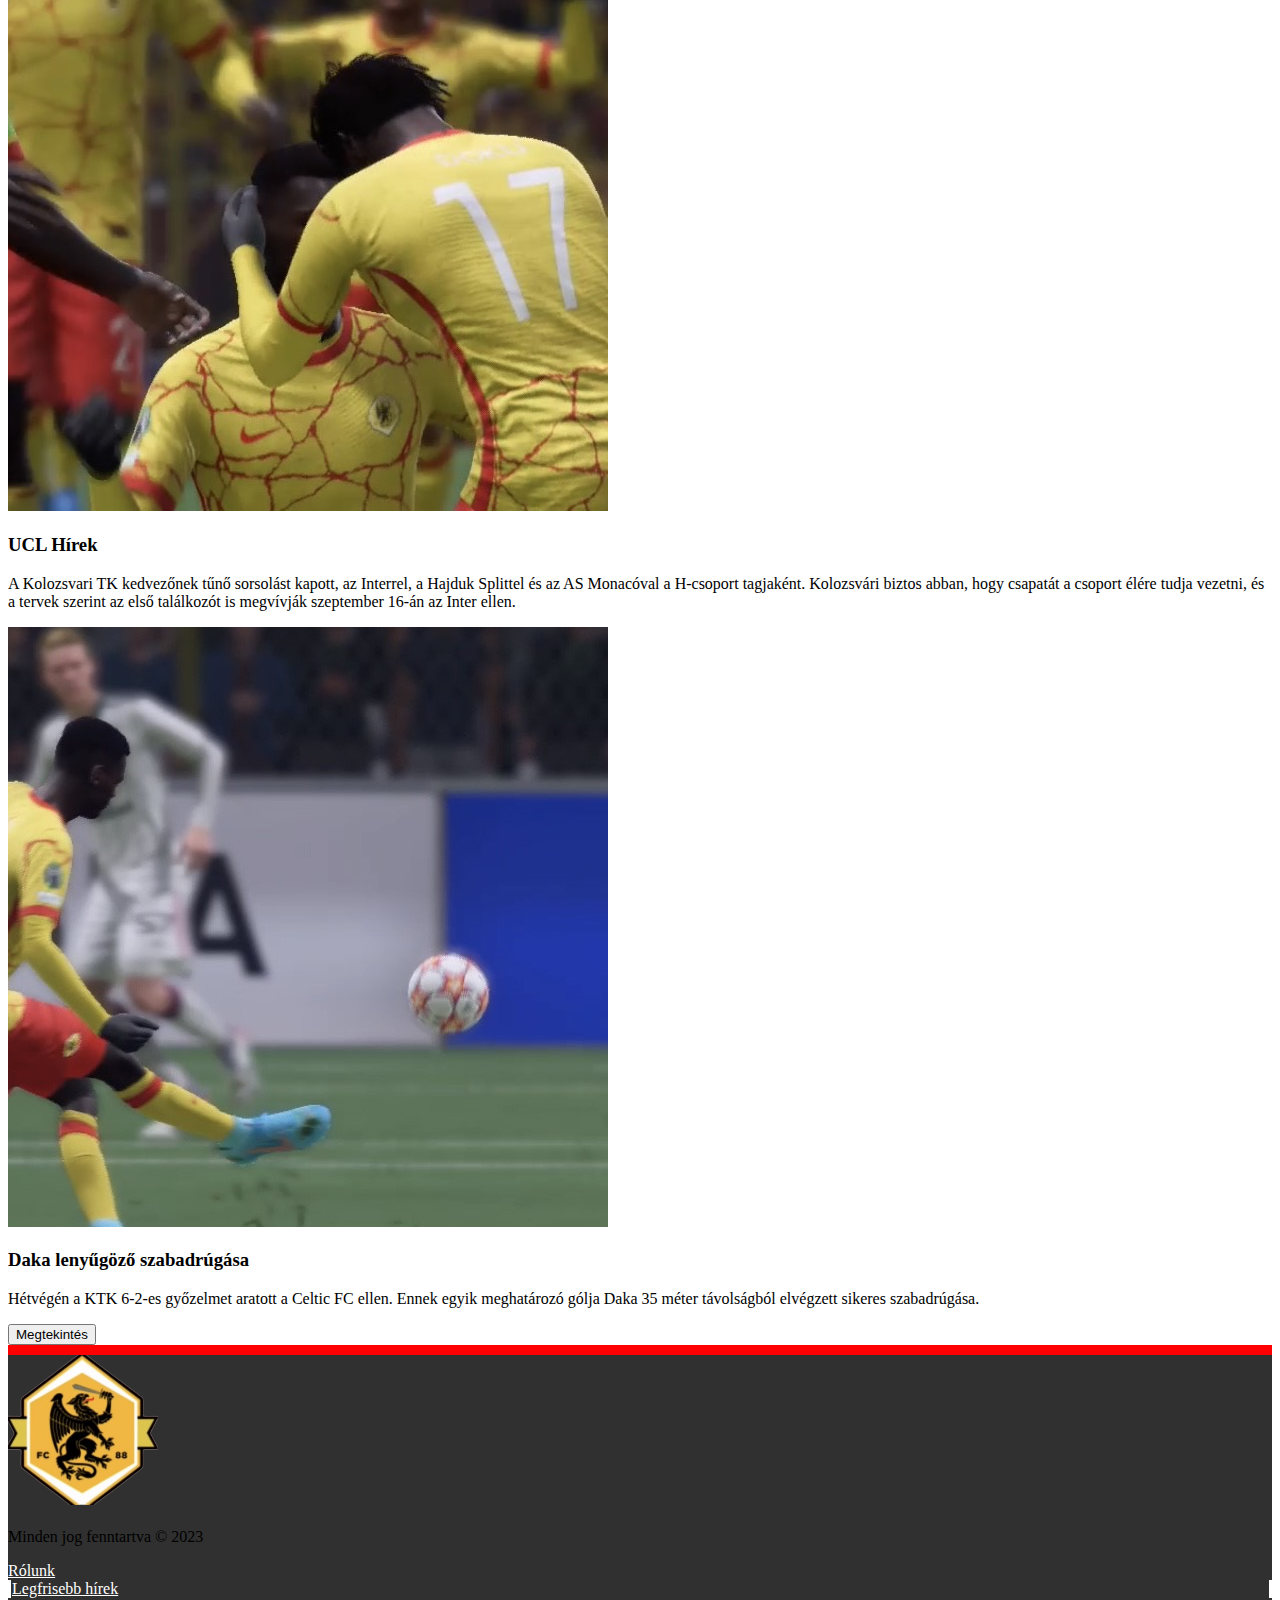
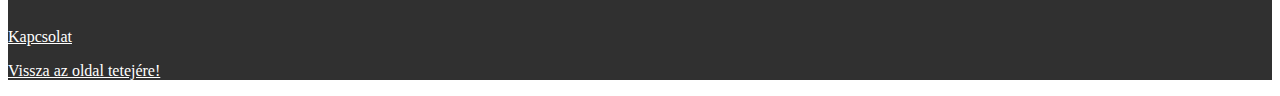
==== commit 815d9939: "footer kesz" ====
--- a/index.html
+++ b/index.html
@@ -31,7 +31,7 @@
             </div>
             <div class="carousel-item">
                 <img src="kepek/car3.png" class="d-block w-100" alt="...">
-            </div>  
+            </div>
         </div>
         <button class="carousel-control-prev" type="button" data-bs-target="#carouselExampleIndicators"
             data-bs-slide="prev">
@@ -291,7 +291,10 @@
                     <img src="kepek/fej4..png" class="card-img-top" alt="...">
                     <div class="card-body">
                         <h3 class="card-title text-center">UCL Hírek</h3>
-                        <p class="card-text">A Kolozsvari TK kedvezőnek tűnő sorsolást kapott, az Interrel, a Hajduk Splittel és az AS Monacóval a H-csoport tagjaként. Kolozsvári biztos abban, hogy csapatát a csoport élére tudja vezetni, és a tervek szerint az első találkozót is megvívják szeptember 16-án az Inter ellen.
+                        <p class="card-text">A Kolozsvari TK kedvezőnek tűnő sorsolást kapott, az Interrel, a Hajduk
+                            Splittel és az AS Monacóval a H-csoport tagjaként. Kolozsvári biztos abban, hogy csapatát a
+                            csoport élére tudja vezetni, és a tervek szerint az első találkozót is megvívják szeptember
+                            16-án az Inter ellen.
                         </p>
                     </div>
                 </div>
@@ -301,13 +304,30 @@
                     <img src="kepek/fej6..png" class="card-img-top" alt="...">
                     <div class="card-body">
                         <h3 class="card-title text-center">Daka lenyűgöző szabadrúgása</h3>
-                        <p class="card-text">Hétvégén a KTK 6-2-es győzelmet aratott a Celtic FC ellen. Ennek egyik meghatározó gólja Daka 35 méter távolságból elvégzett sikeres szabadrúgása.
-                        </p>
-                        <a href="video.html" target="_blank"><button type="button" class="btn btn-primary">Megtekintés</button></a>
-                    </div>
-                </div>
-            </div>
-        </div>
+                        <p class="card-text">Hétvégén a KTK 6-2-es győzelmet aratott a Celtic FC ellen. Ennek egyik
+                            meghatározó gólja Daka 35 méter távolságból elvégzett sikeres szabadrúgása.
+                        </p>
+                        <a href="video.html" target="_blank"><button type="button"
+                                class="btn btn-primary">Megtekintés</button></a>
+                    </div>
+                </div>
+            </div>
+        </div>
+    </section>
+
+
+
+
+    <!--footer-->
+    <section id="footer" class="container-fluid text-center text-white fs-5">
+        <img src="kepek/favicon.png" alt="" width="150px">
+        <p>Minden jog fenntartva © 2023</p>
+        <div class="row">
+            <div class="col-md-4 col-sm-4"><a href="#klubtortenet">Rólunk</a></div>
+            <div id="frisshirek" class="col-md-4 col-sm-4"><a href="#hirek">Legfrisebb hírek</a></div>
+            <div class="col-md-4 col-sm-4"><a href="#">Kapcsolat</a></div>
+        </div>
+        <p><a class="text-decoration-none my-1" href="#">Vissza az oldal tetejére!</a></p>
     </section>
 
     <script src="https://cdn.jsdelivr.net/npm/bootstrap@5.3.0-alpha1/dist/js/bootstrap.bundle.min.js"
--- a/styles.css
+++ b/styles.css
@@ -17,4 +17,18 @@
 video {
     display: block;
     margin: auto;
-}+}
+
+#footer {
+    border-top: 10px solid red;
+    background-color: #303030;
+}
+#footer a {
+    color: white;
+}
+#frisshirek {
+    border-left: 3px solid white;
+    border-right: 3px solid white;
+    padding: 0 1px 0 1px;
+    margin-bottom: 30px;
+}
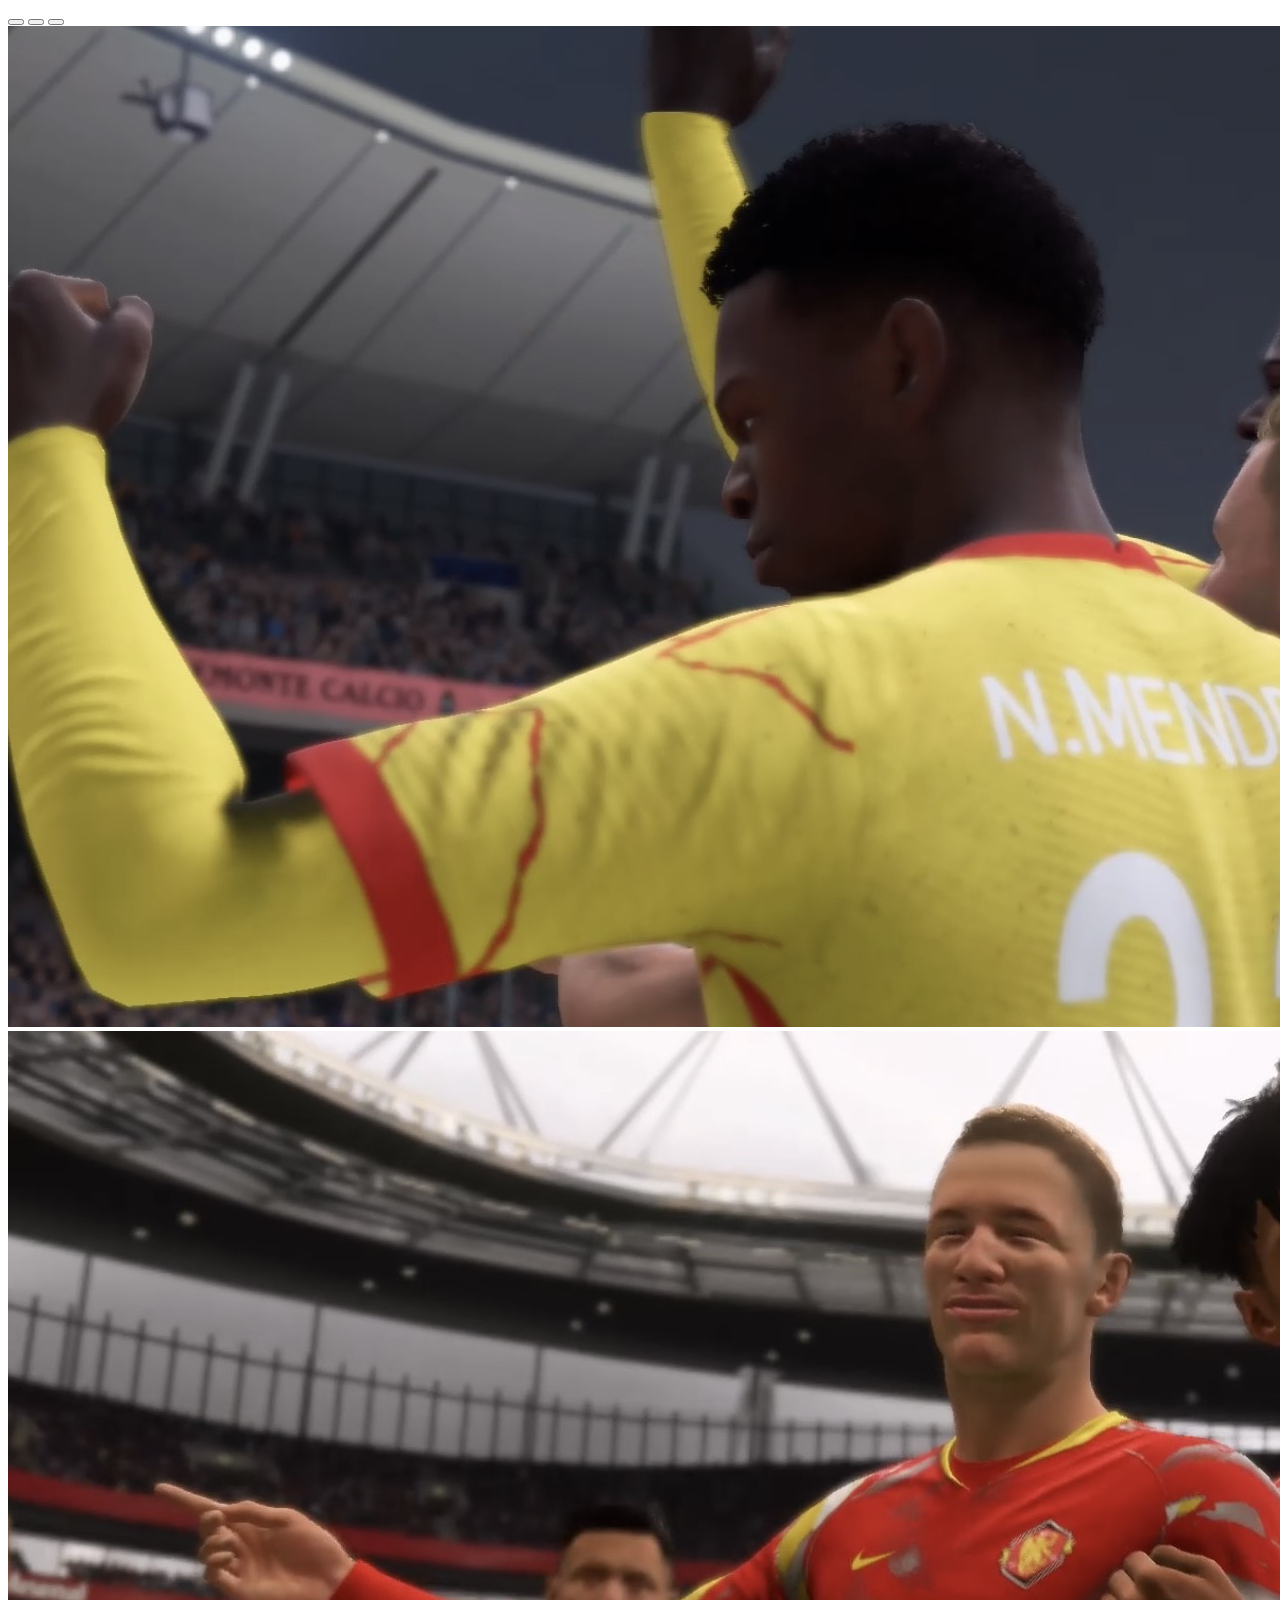
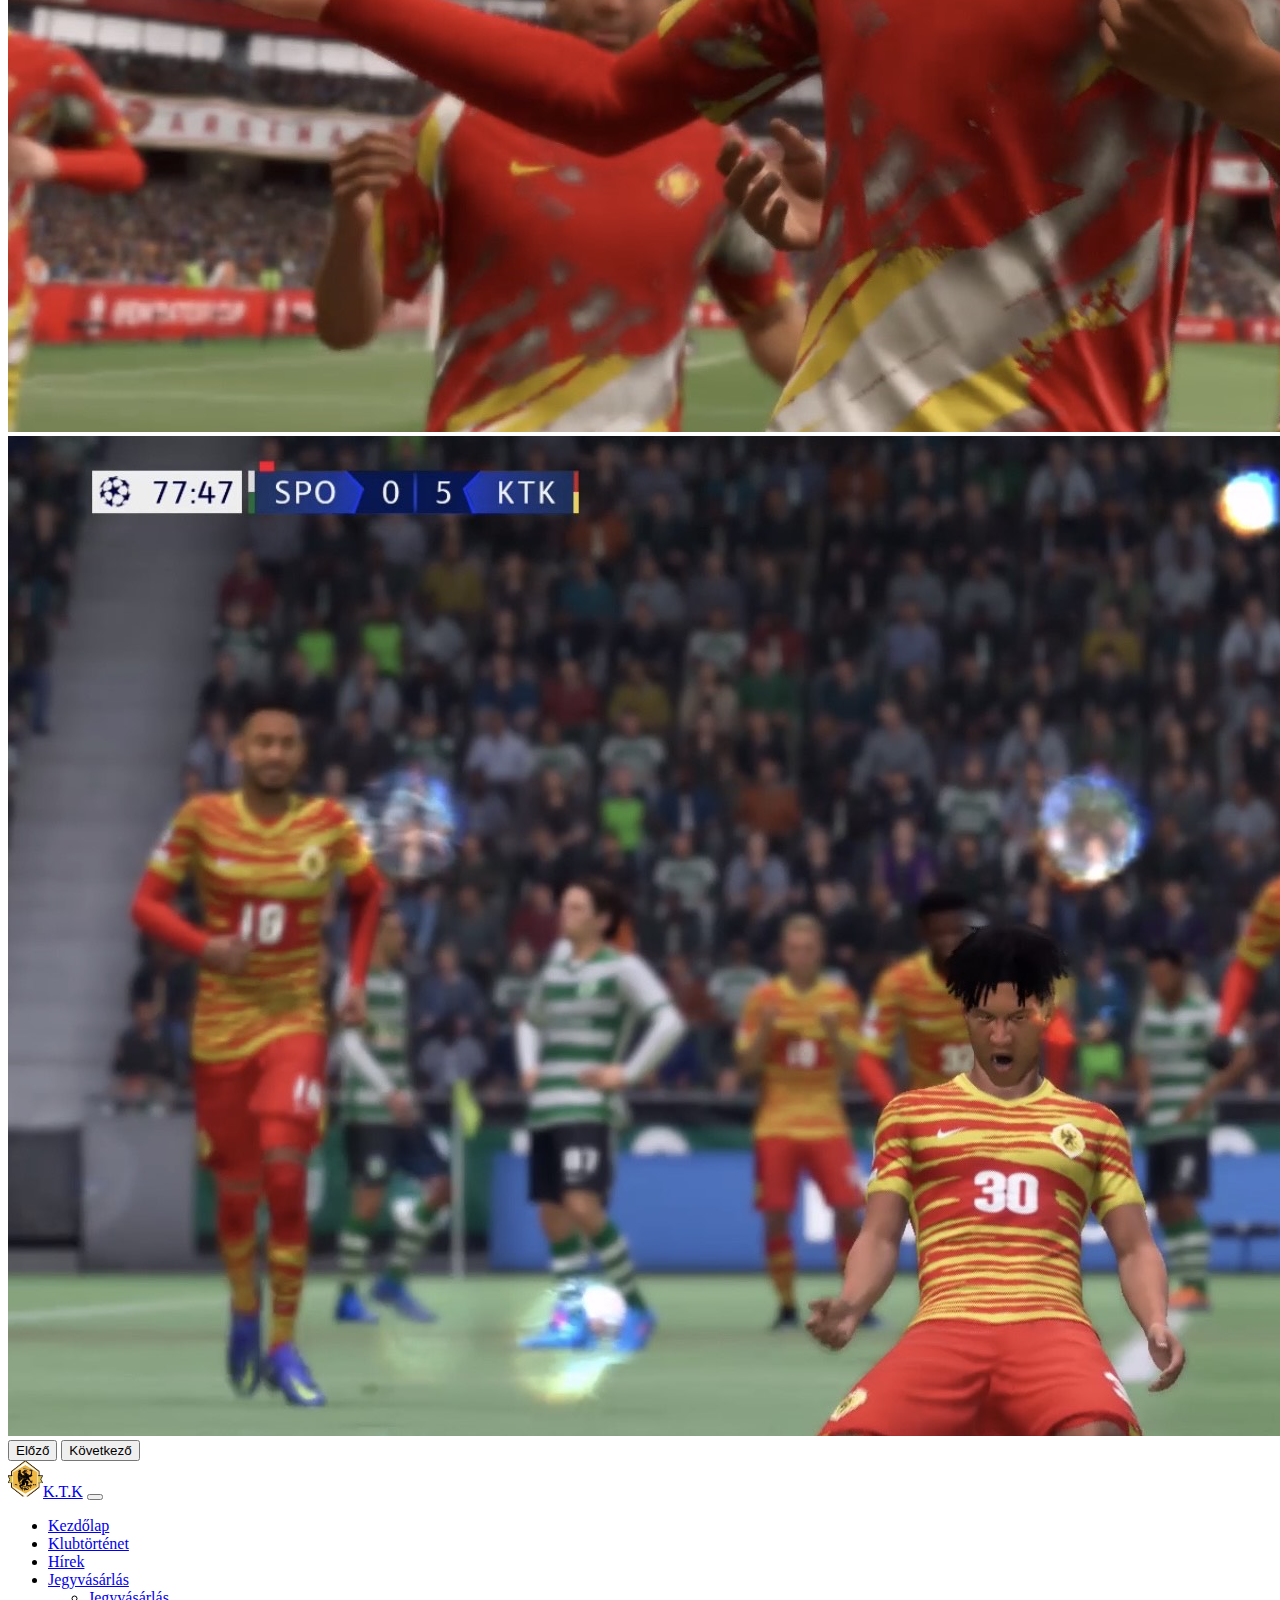
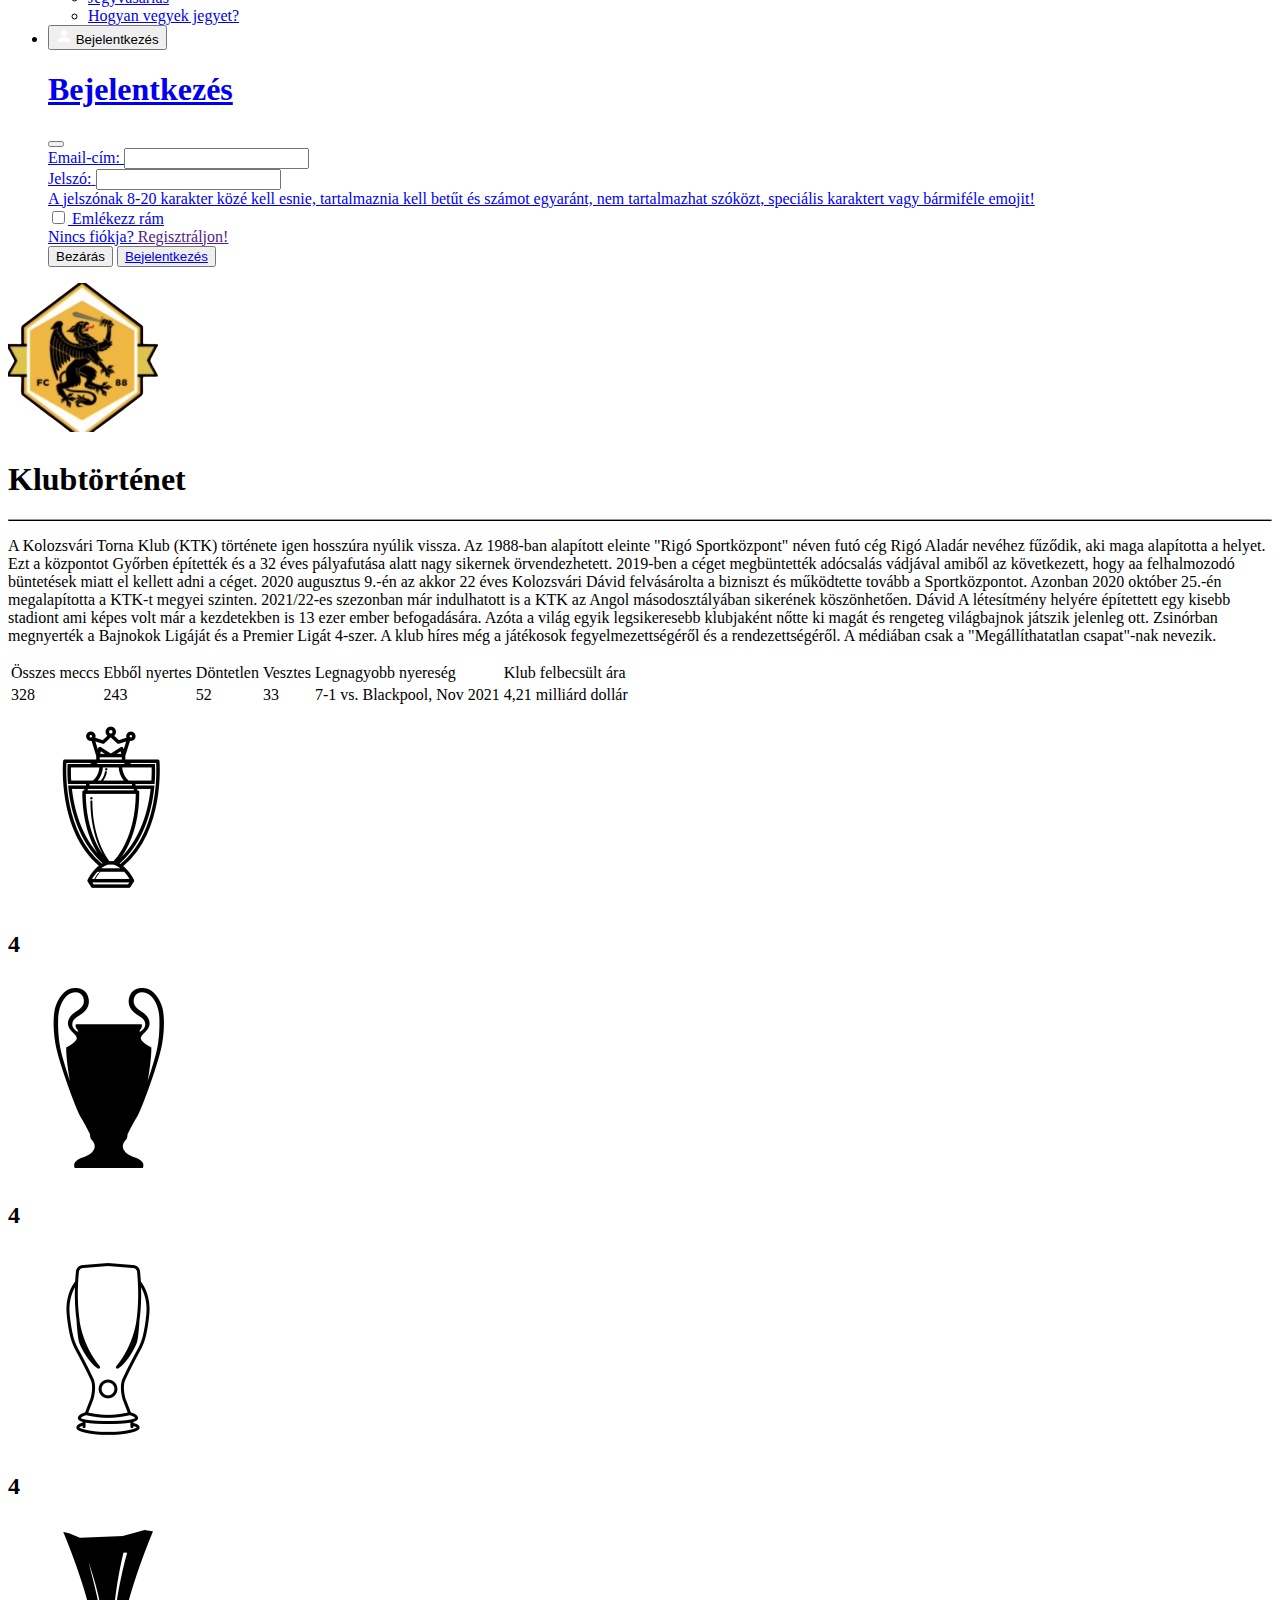
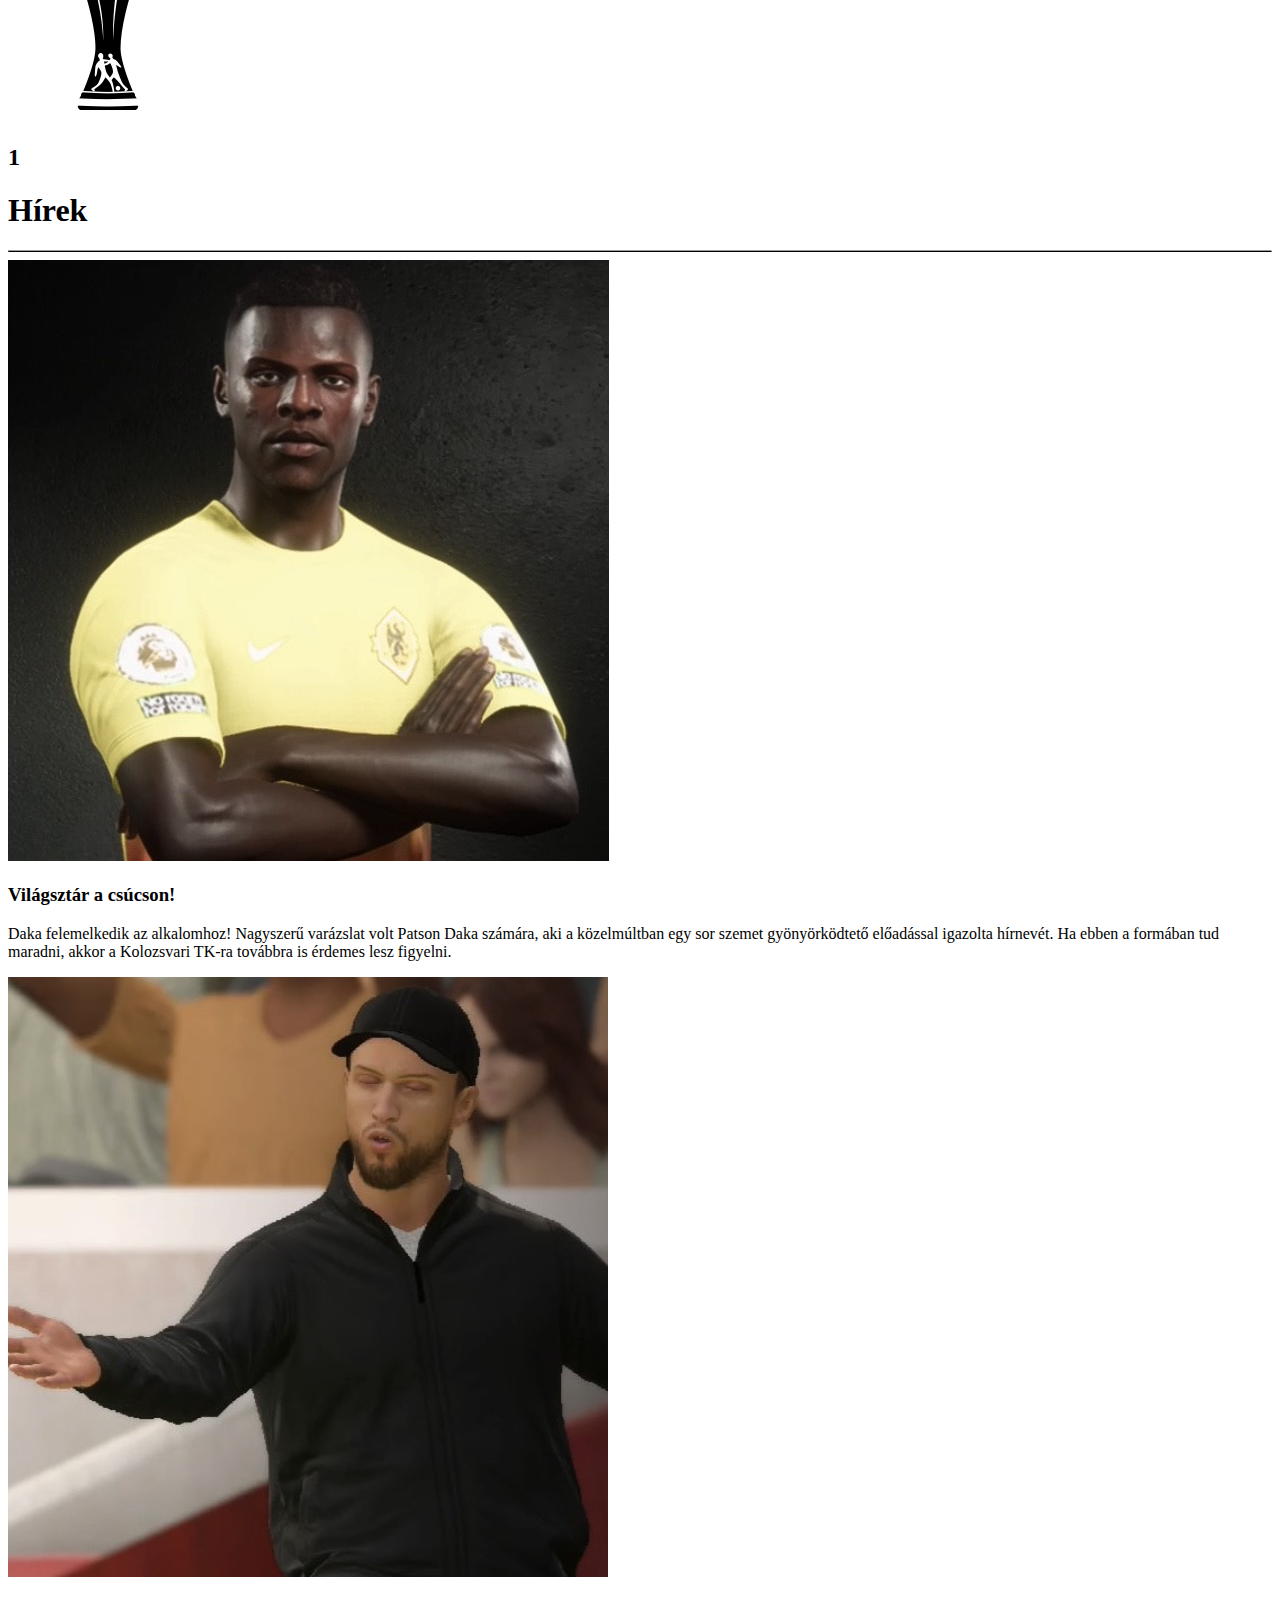
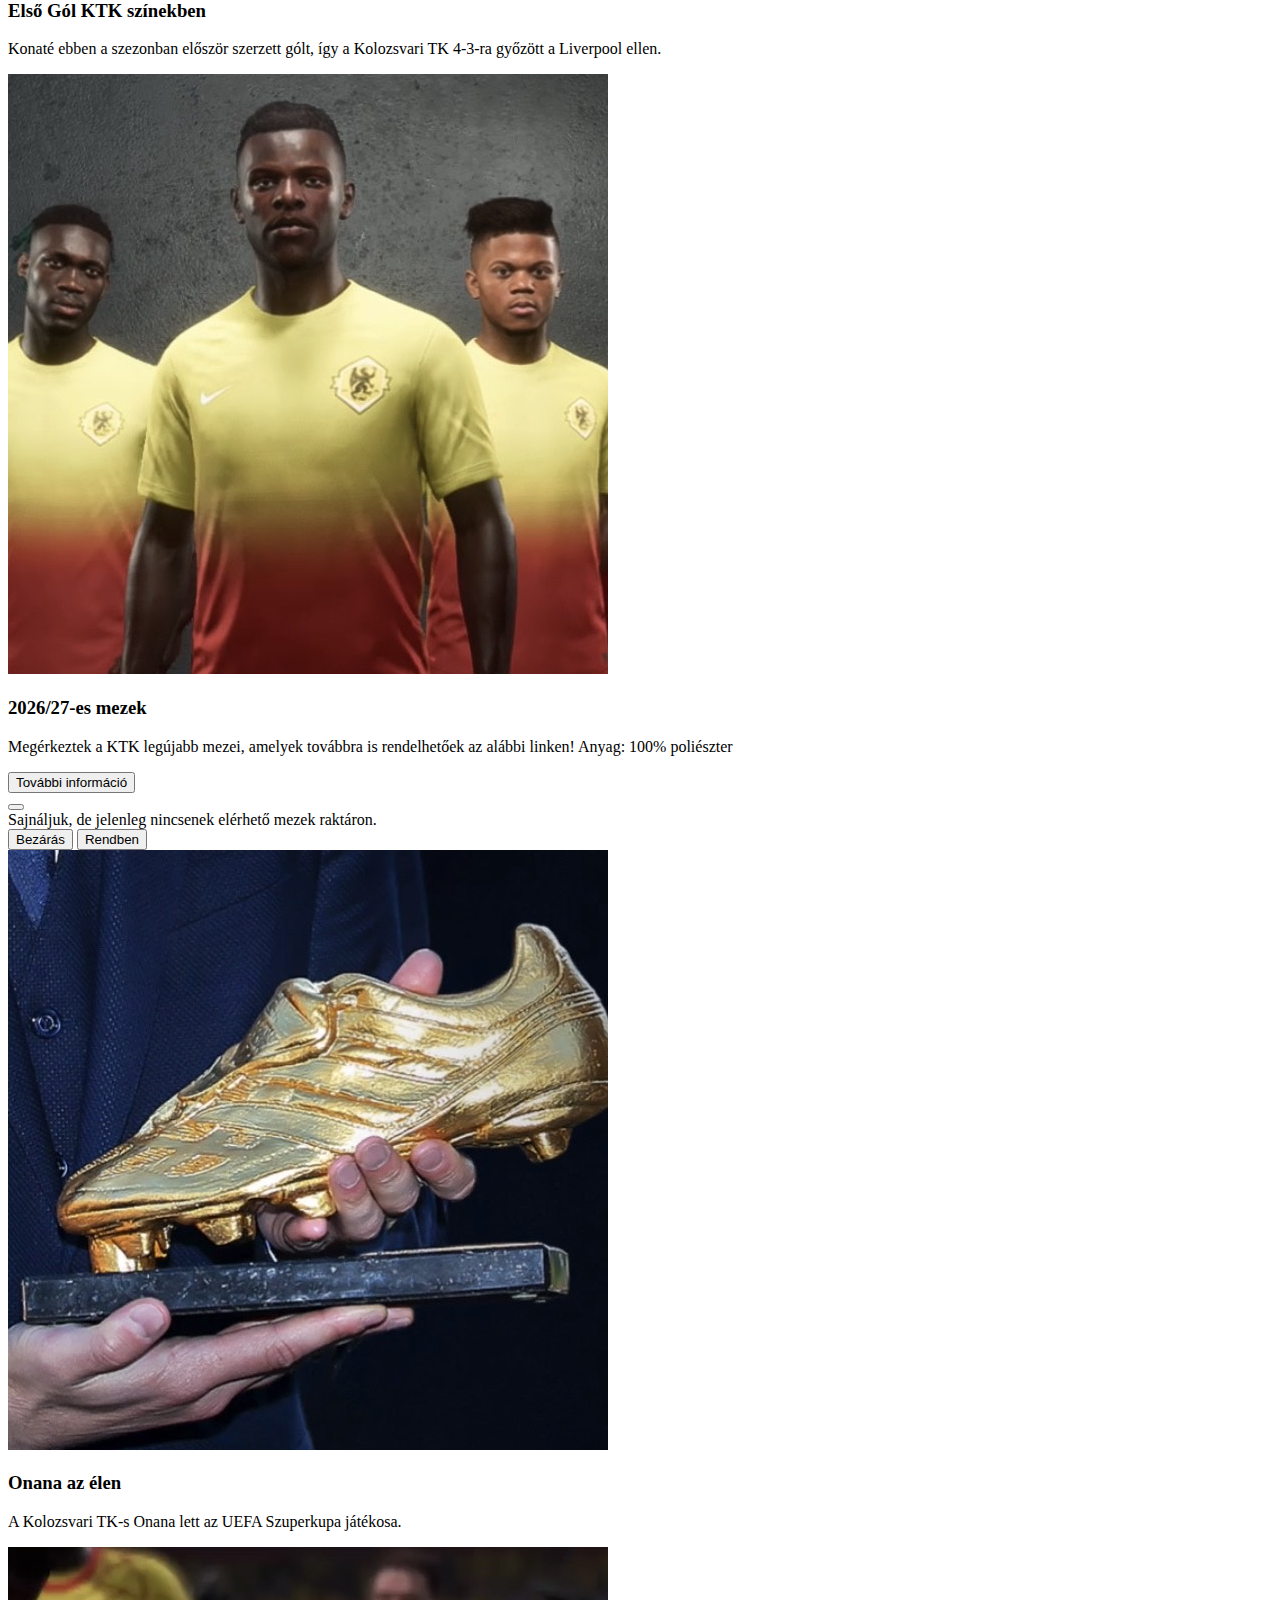
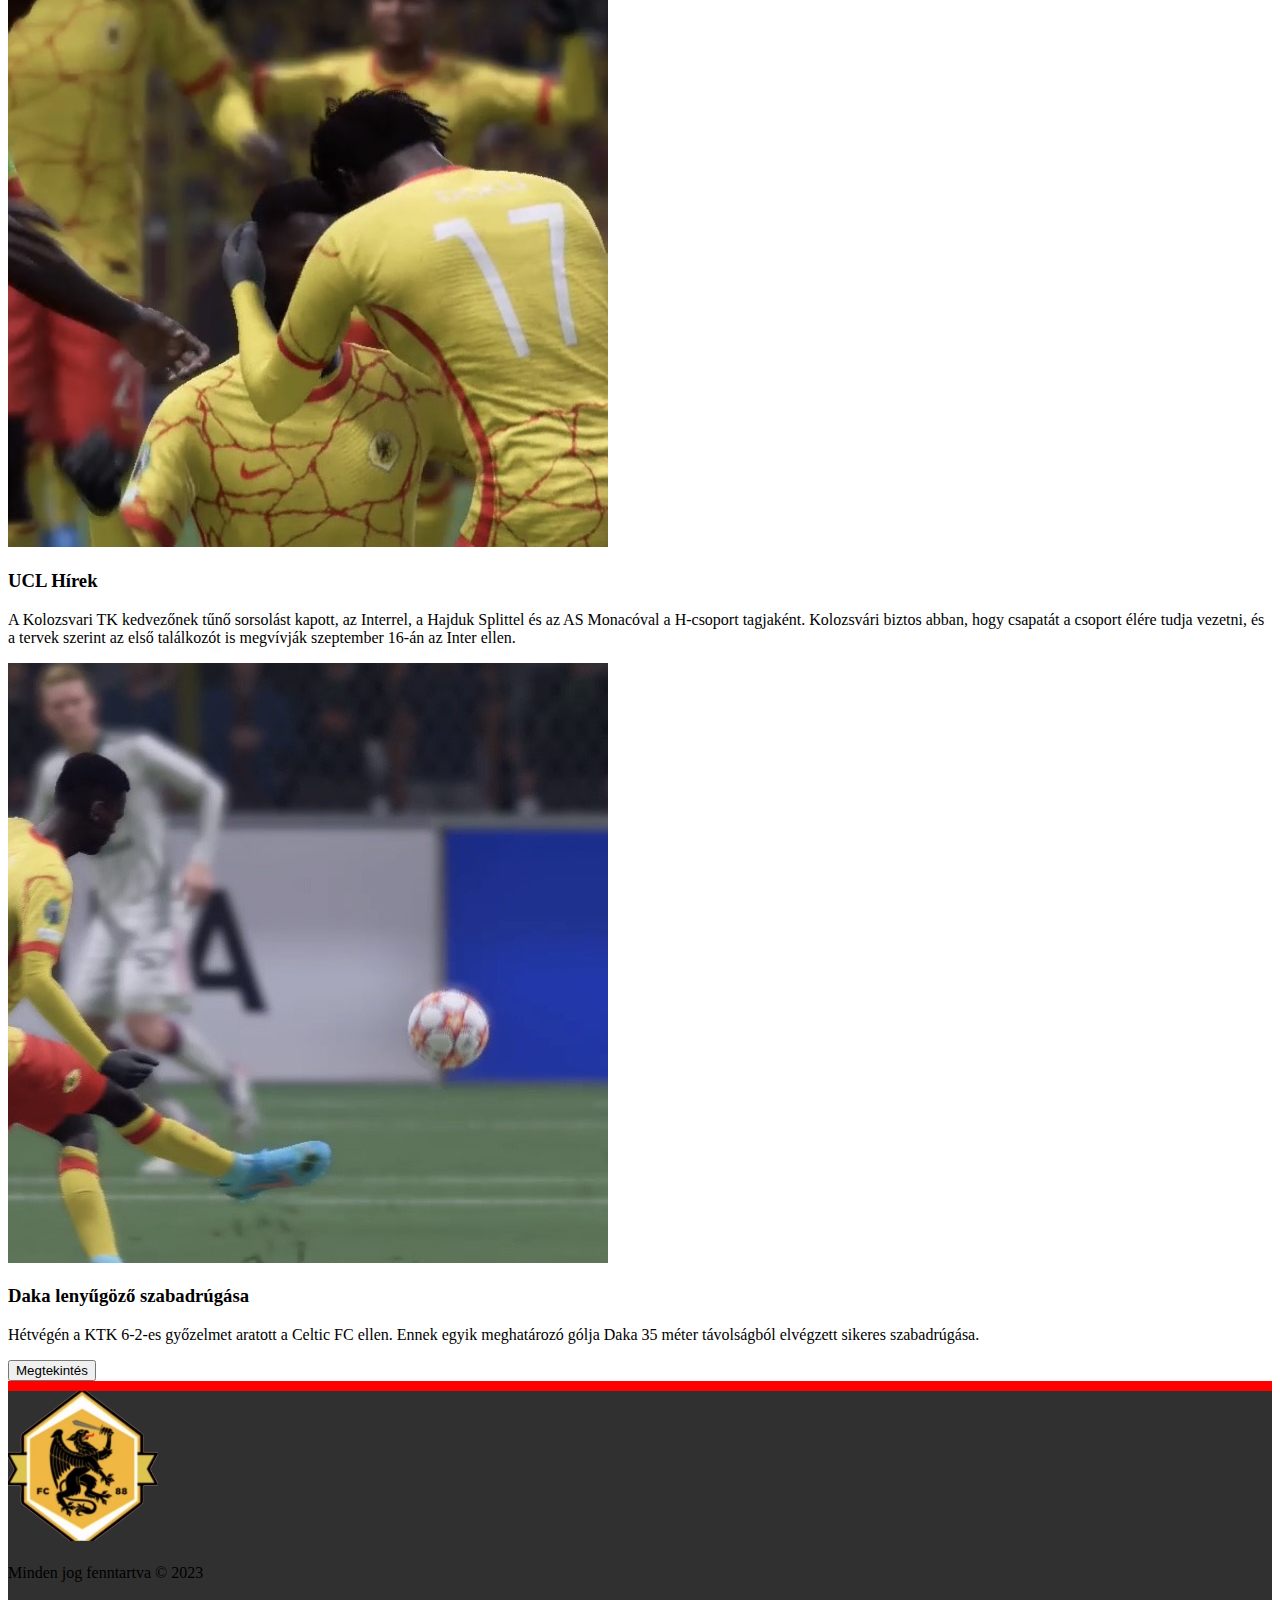
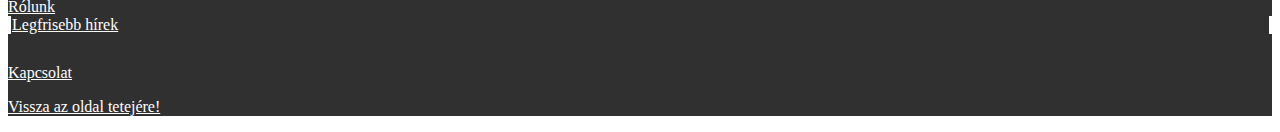
==== commit 68df0075: "jegy oldal megcsinalva" ====
--- a/index.html
+++ b/index.html
@@ -64,10 +64,15 @@
                     <li class="nav-item">
                         <a class="nav-link" href="#hirek">Hírek</a>
                     </li>
-                    <li class="nav-item">
-                        <a class="nav-link" href="#">Jegyvásárlás
+                    <li class="nav-item dropdown">
+                        <a class="nav-link dropdown-toggle" href="#" role="button" data-bs-toggle="dropdown" aria-expanded="false">
+                          Jegyvásárlás
                         </a>
-                    </li>
+                        <ul class="dropdown-menu">
+                          <li><a class="dropdown-item" href="#">Jegyvásárlás</a></li>
+                          <li><a class="dropdown-item" href="jegy.html">Hogyan vegyek jegyet?</a></li>
+                        </ul>
+                      </li>
                     <li class="nav-item">
                         <a class="nav-link" href="#"><!-- Button trigger modal -->
                             <button type="button" class="btn btn-primary" data-bs-toggle="modal"
